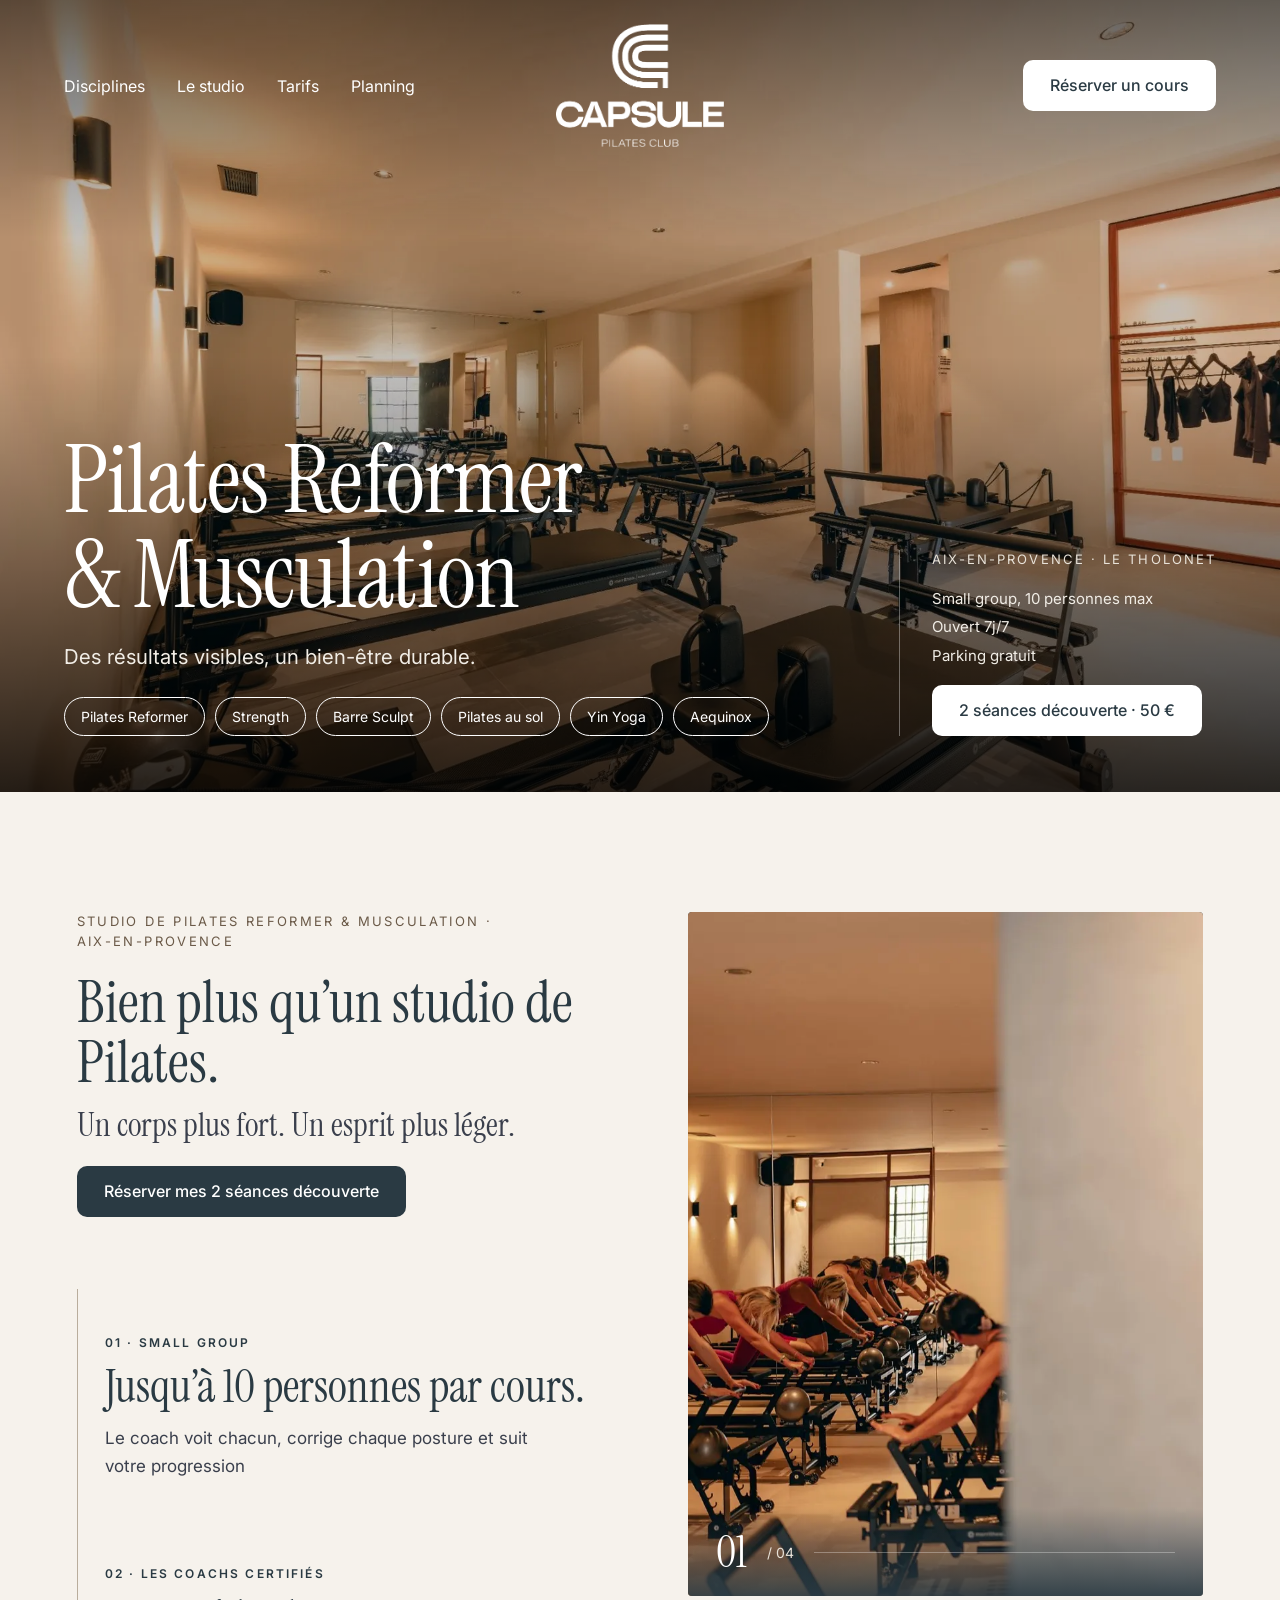
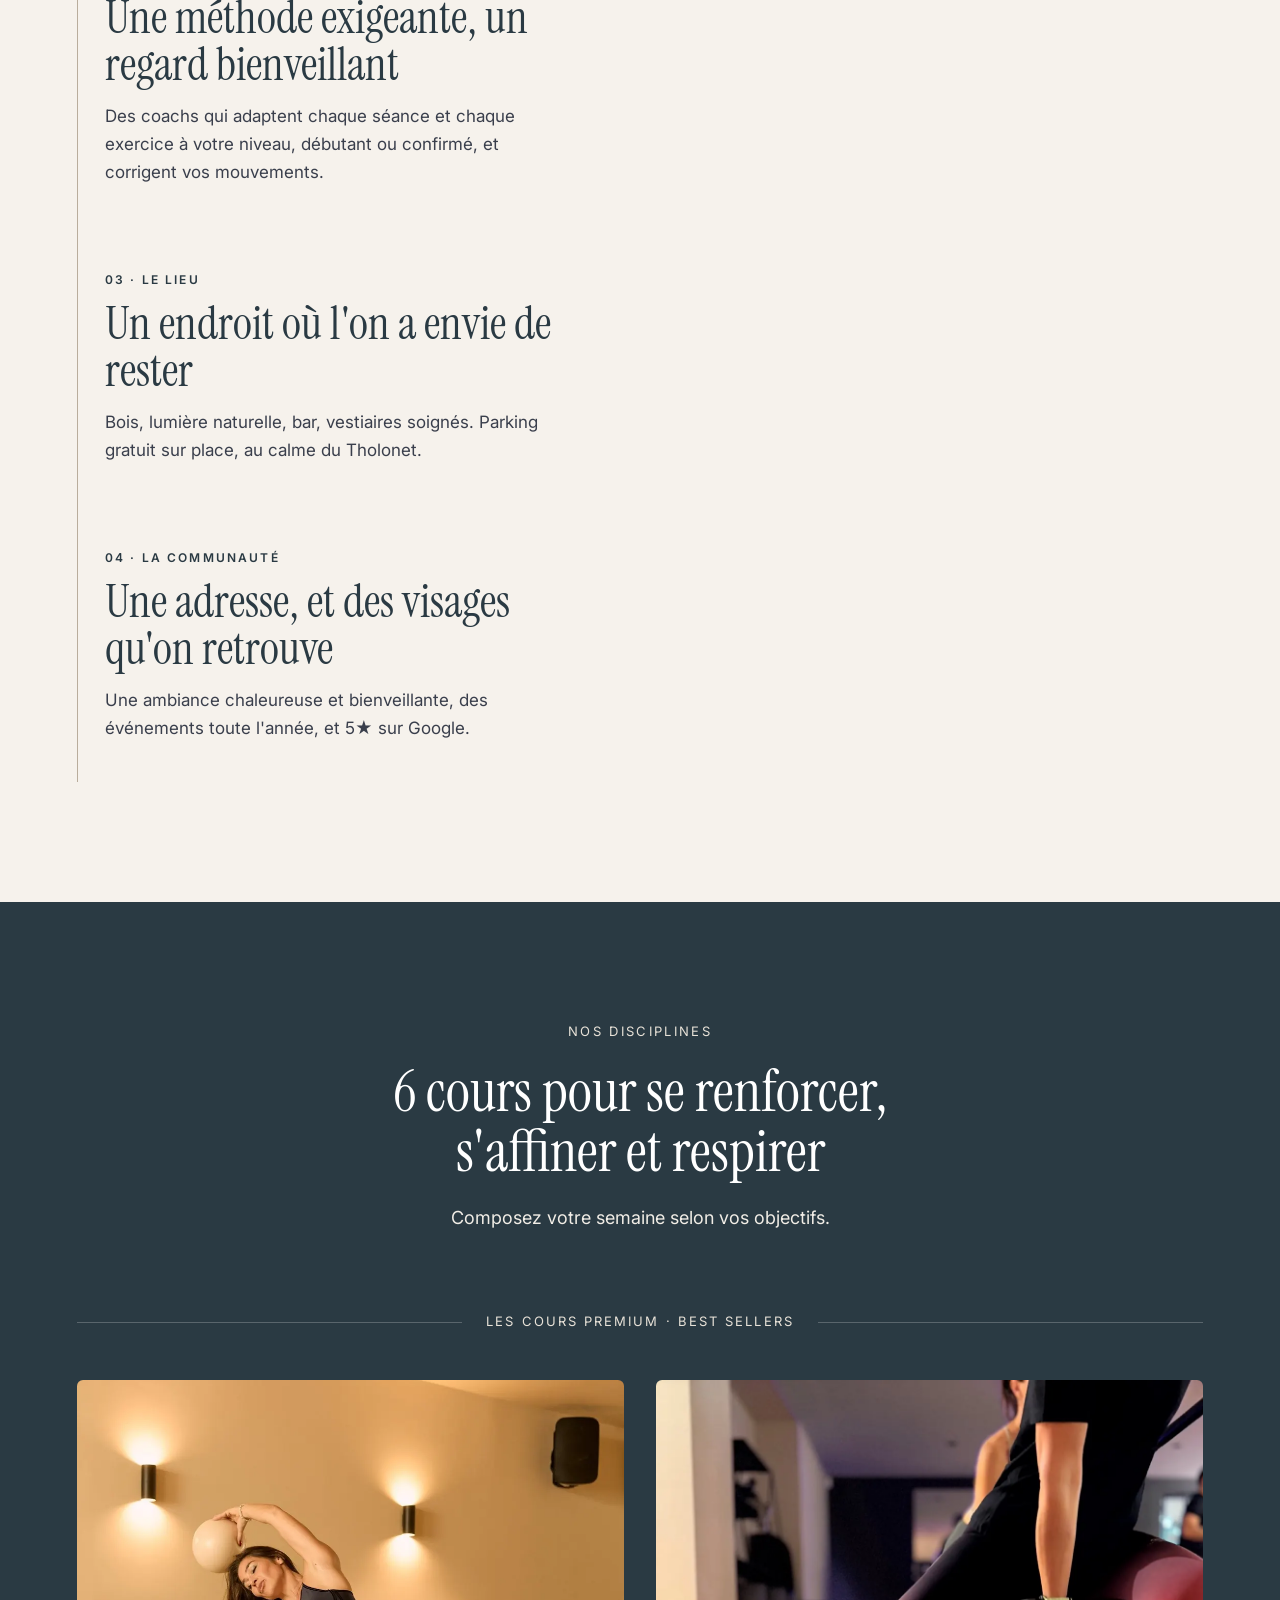
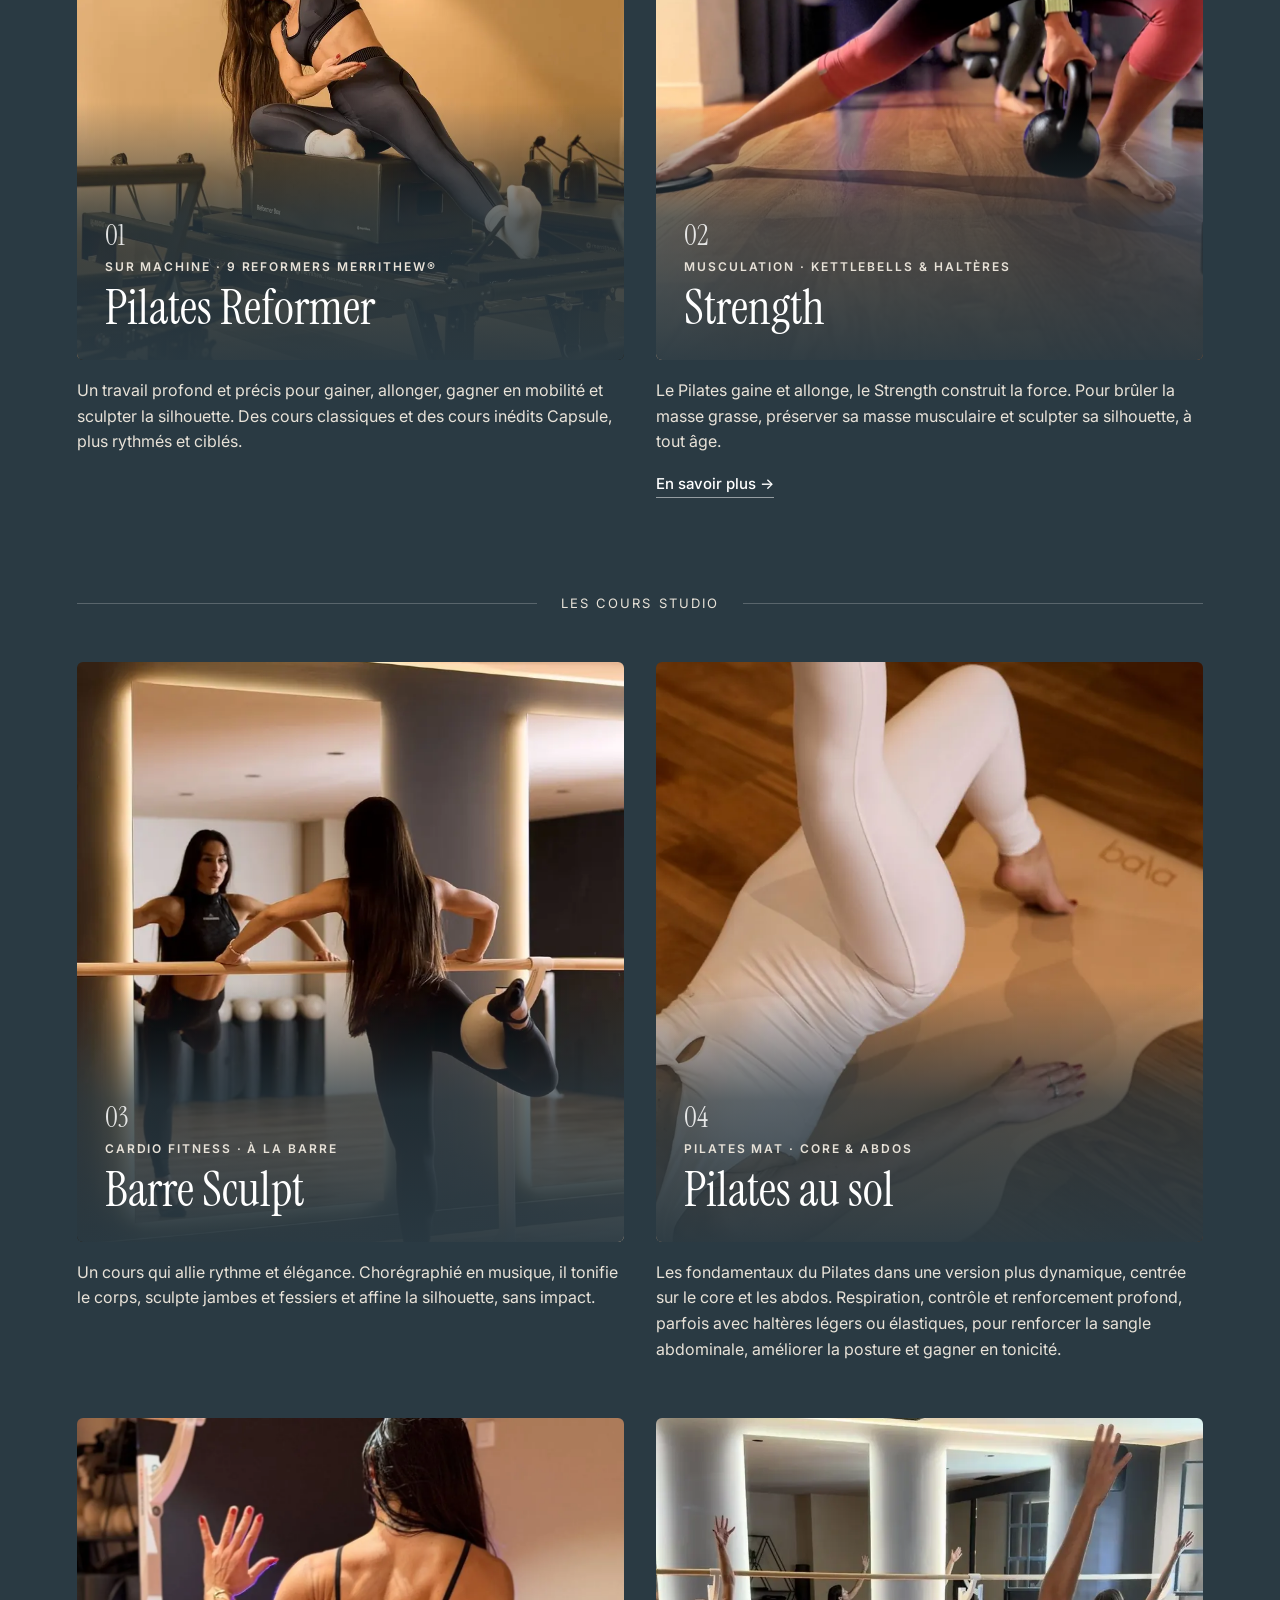
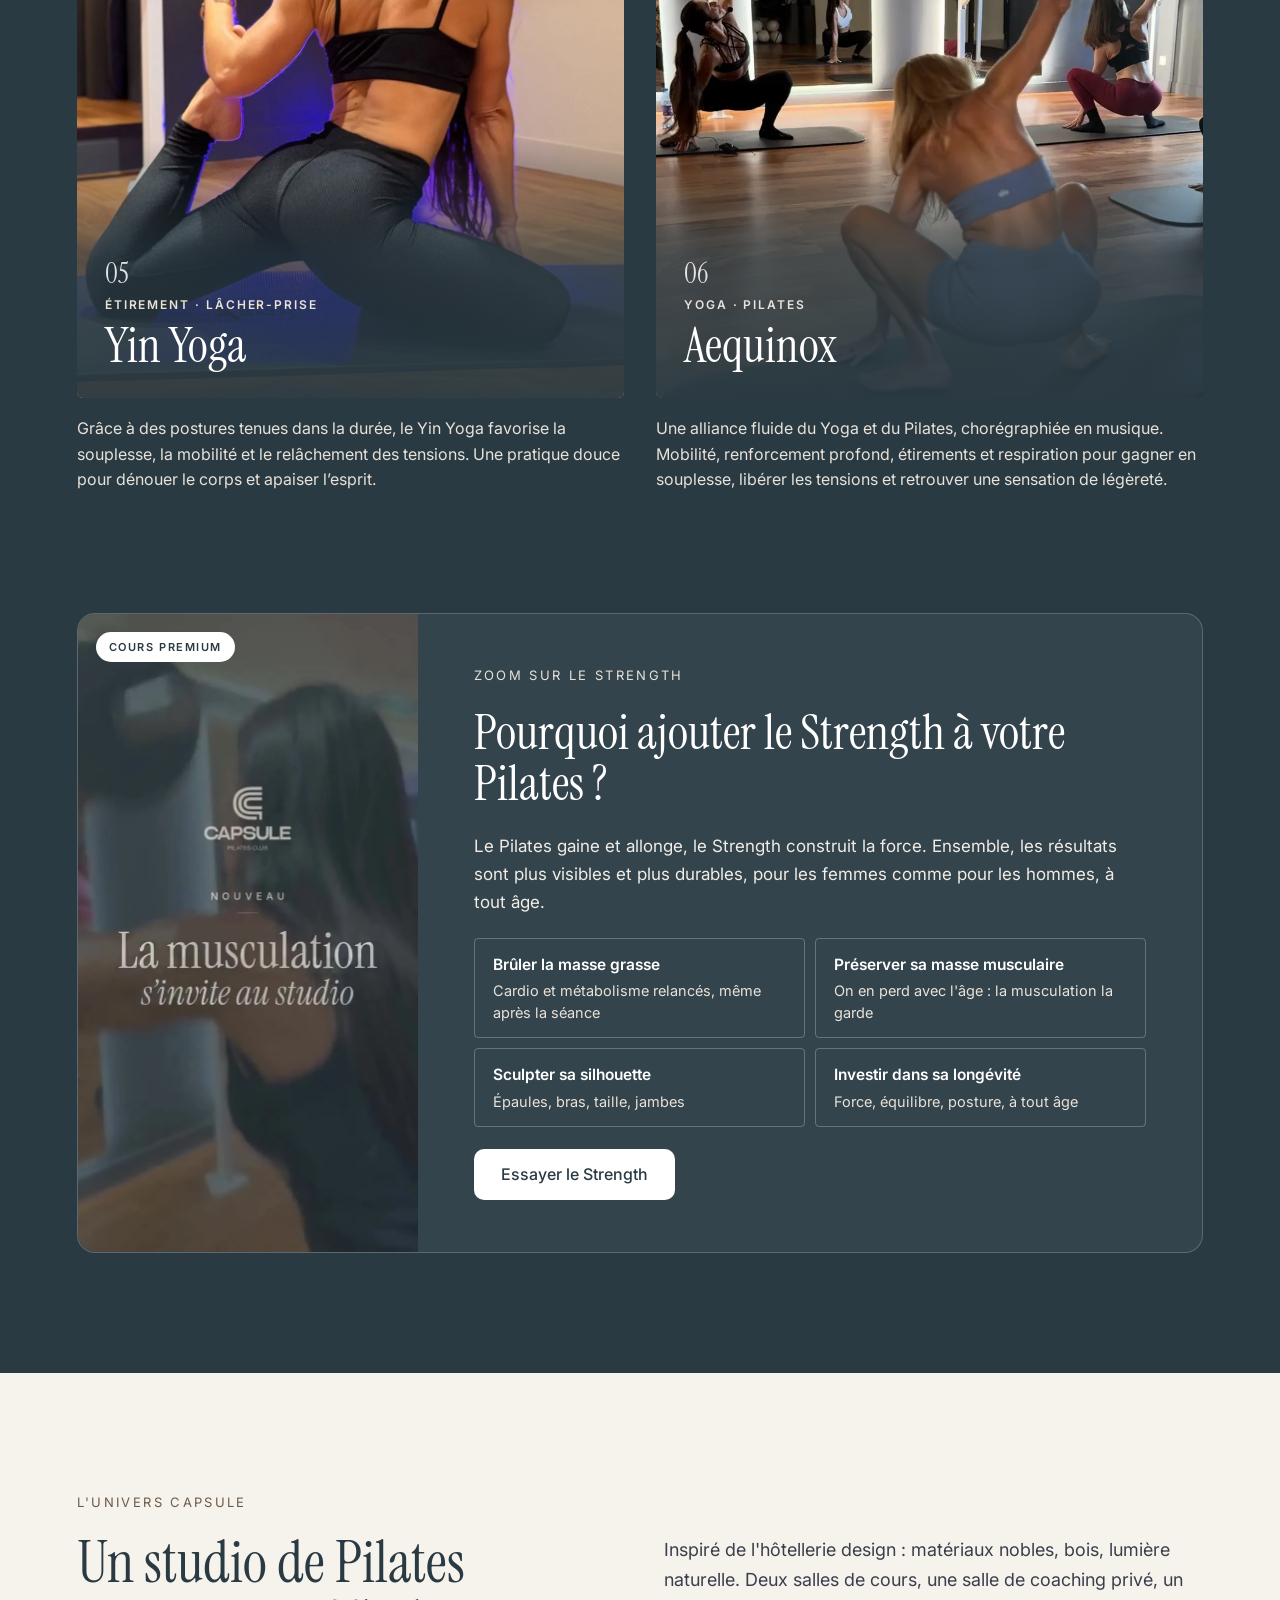
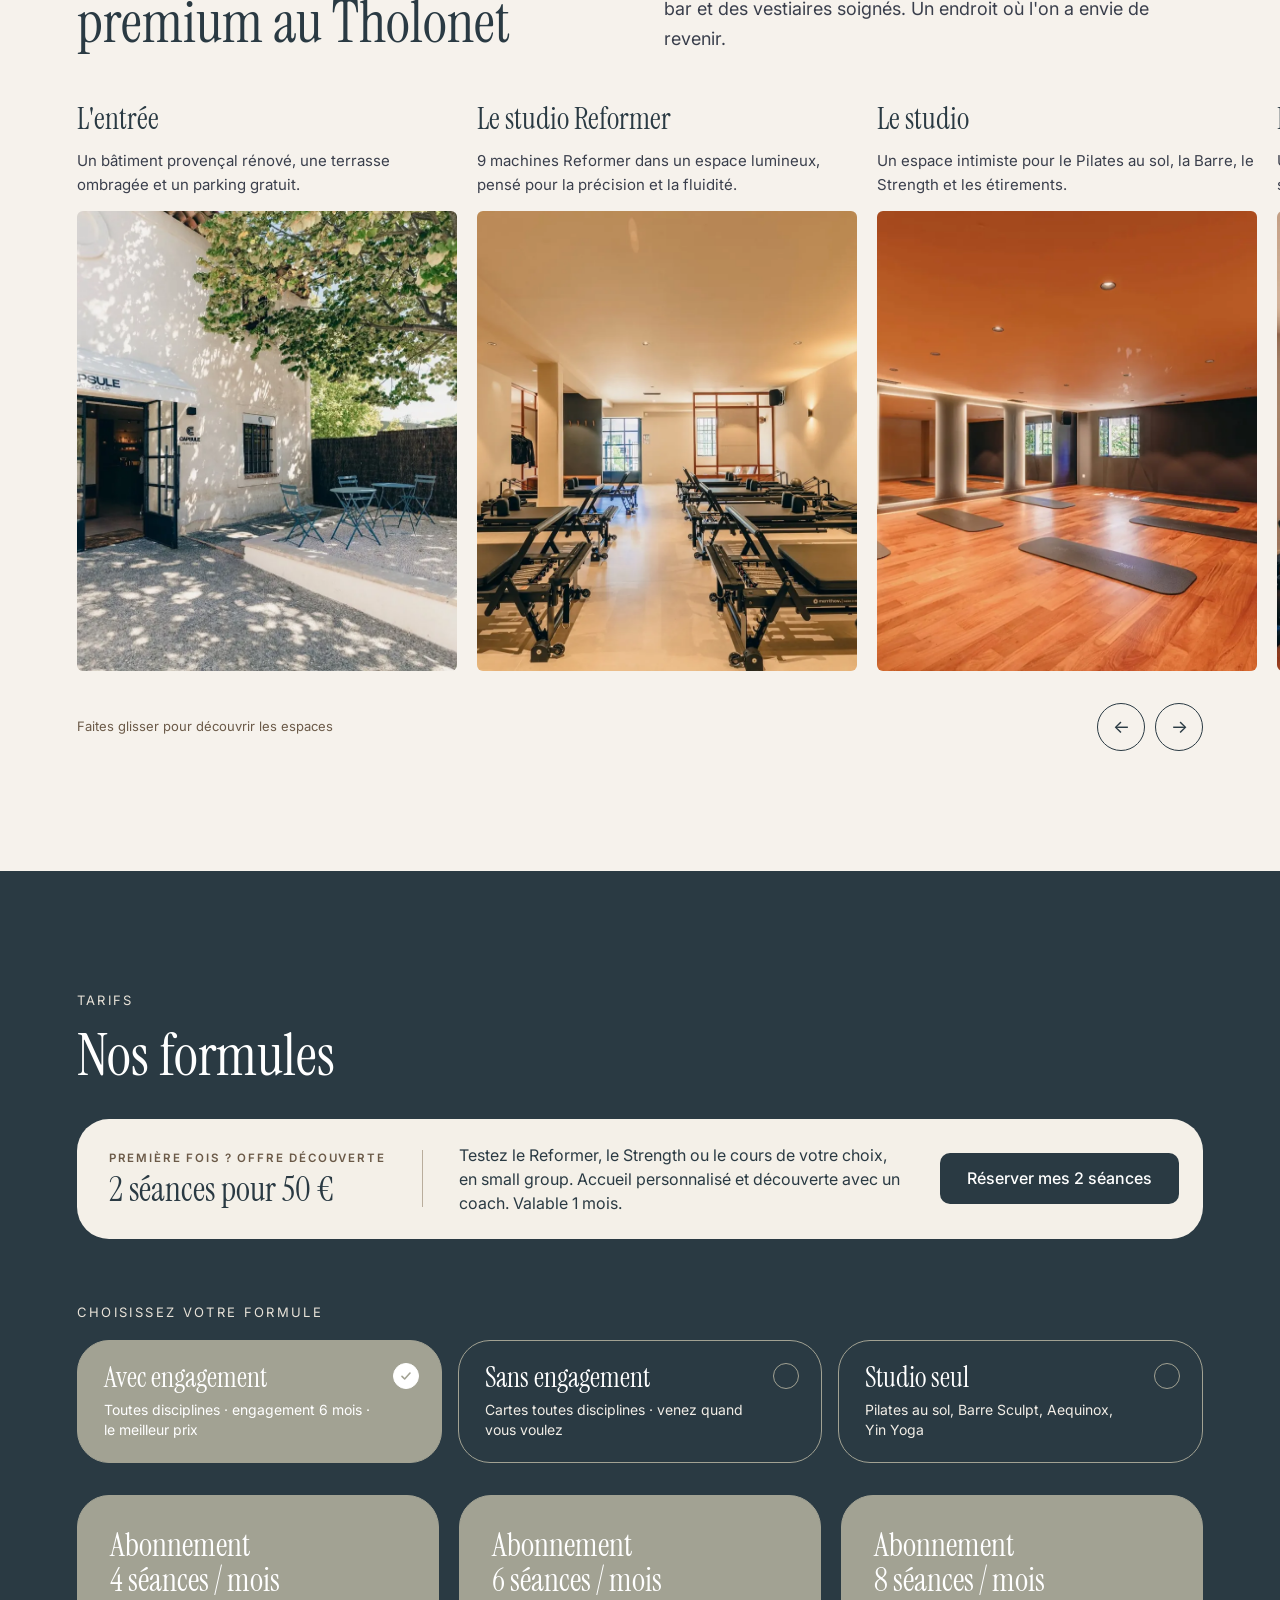
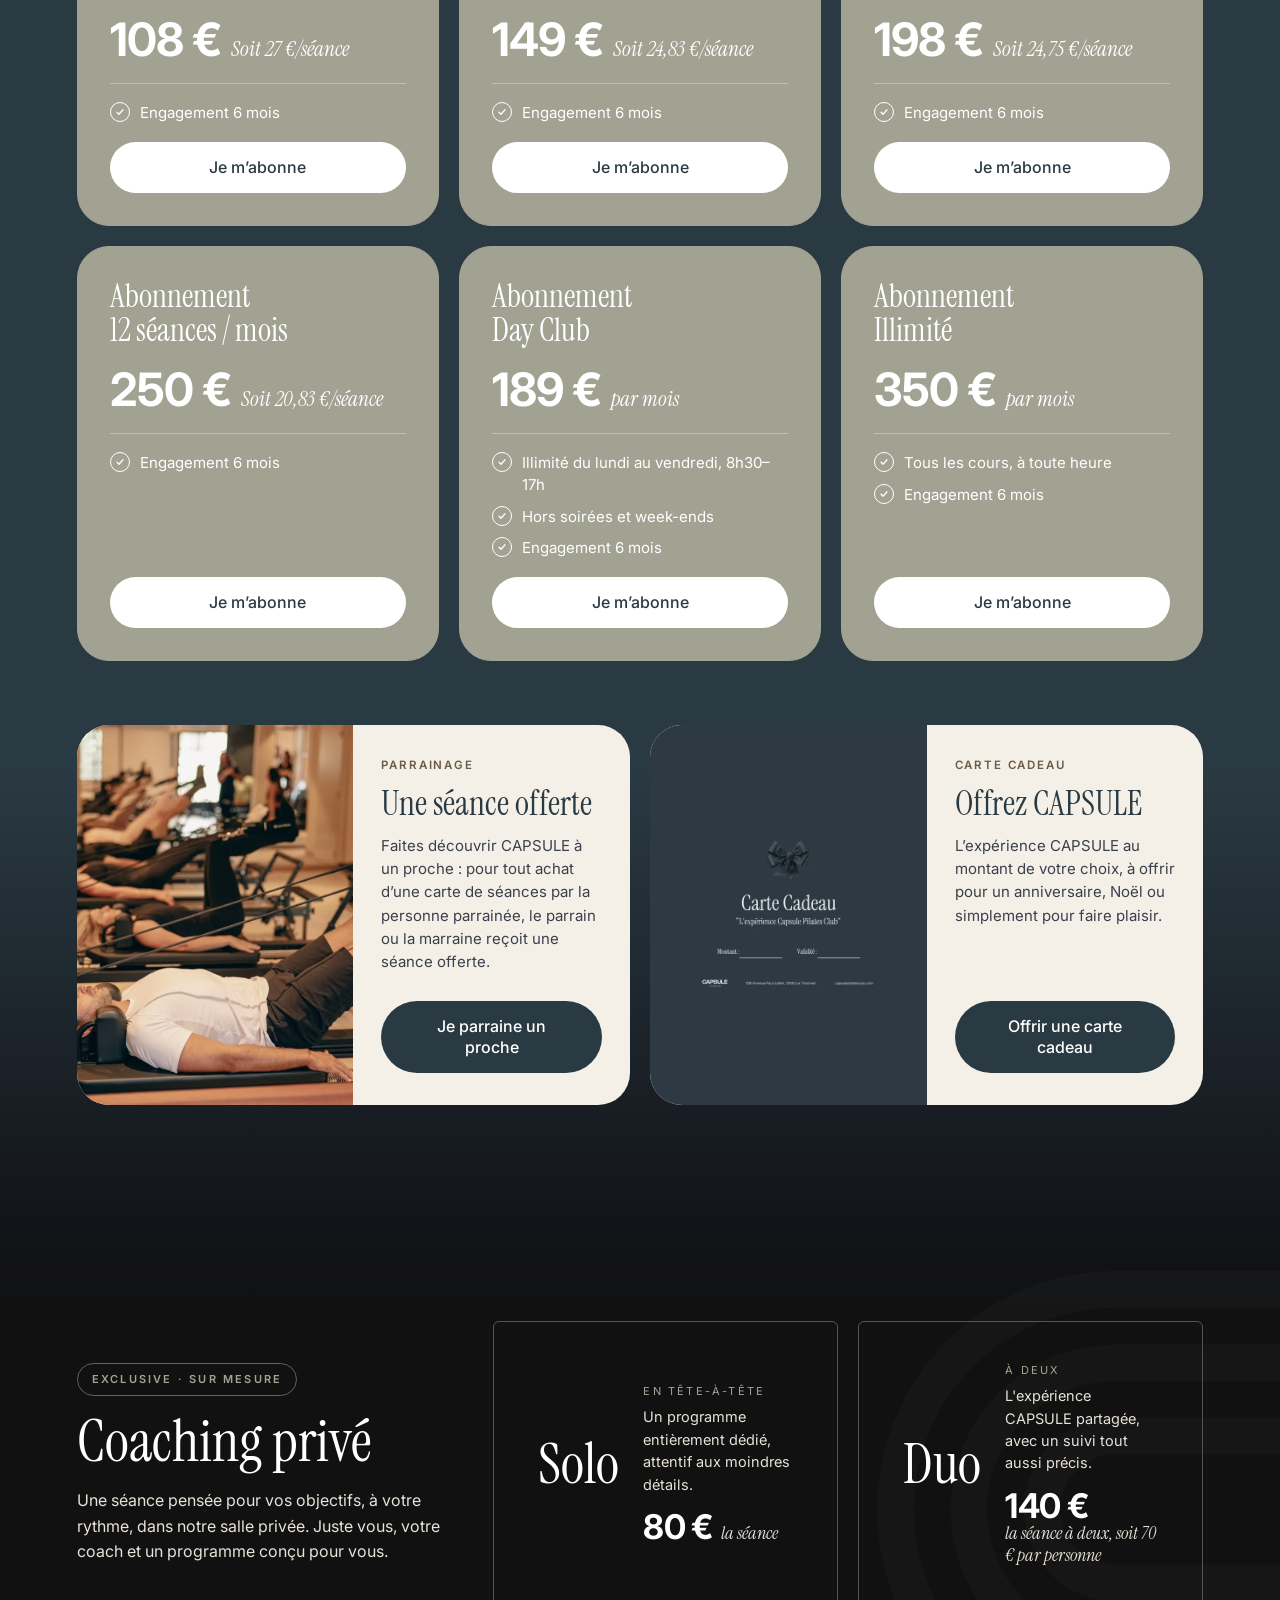
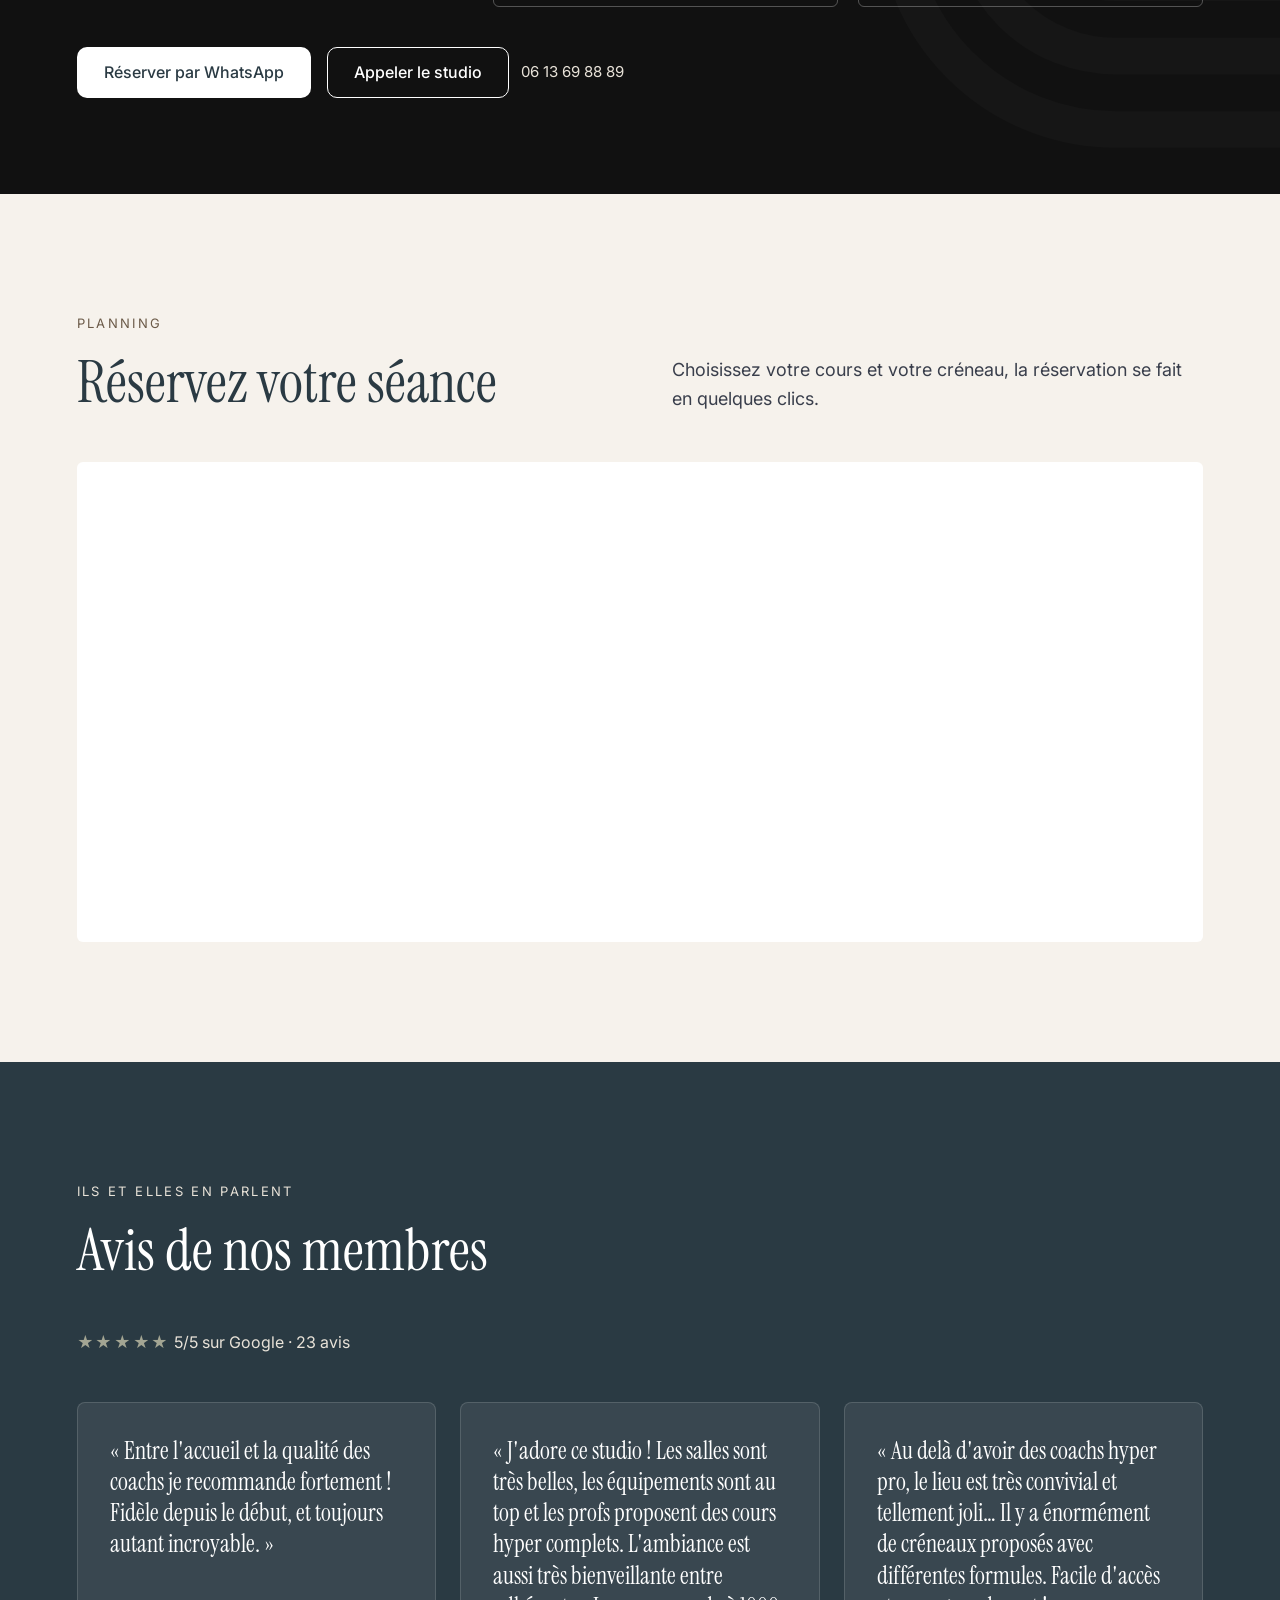
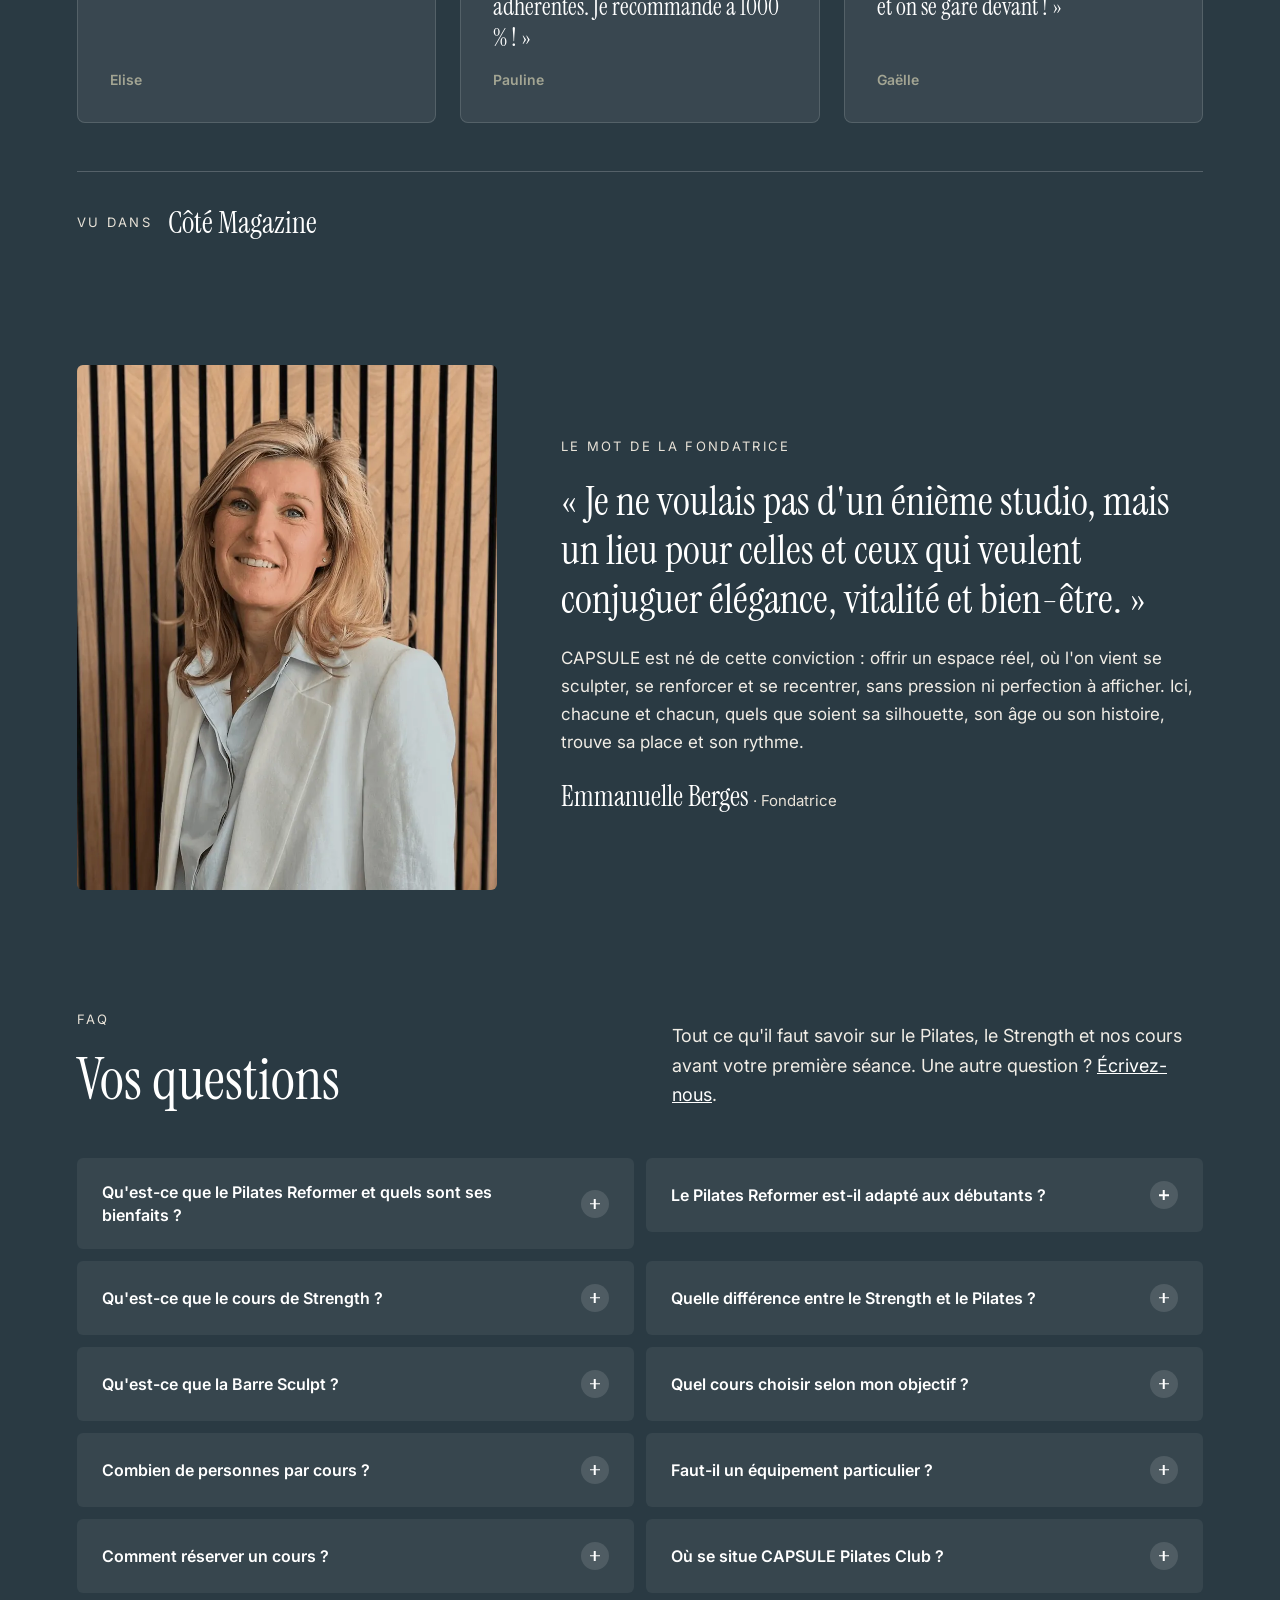
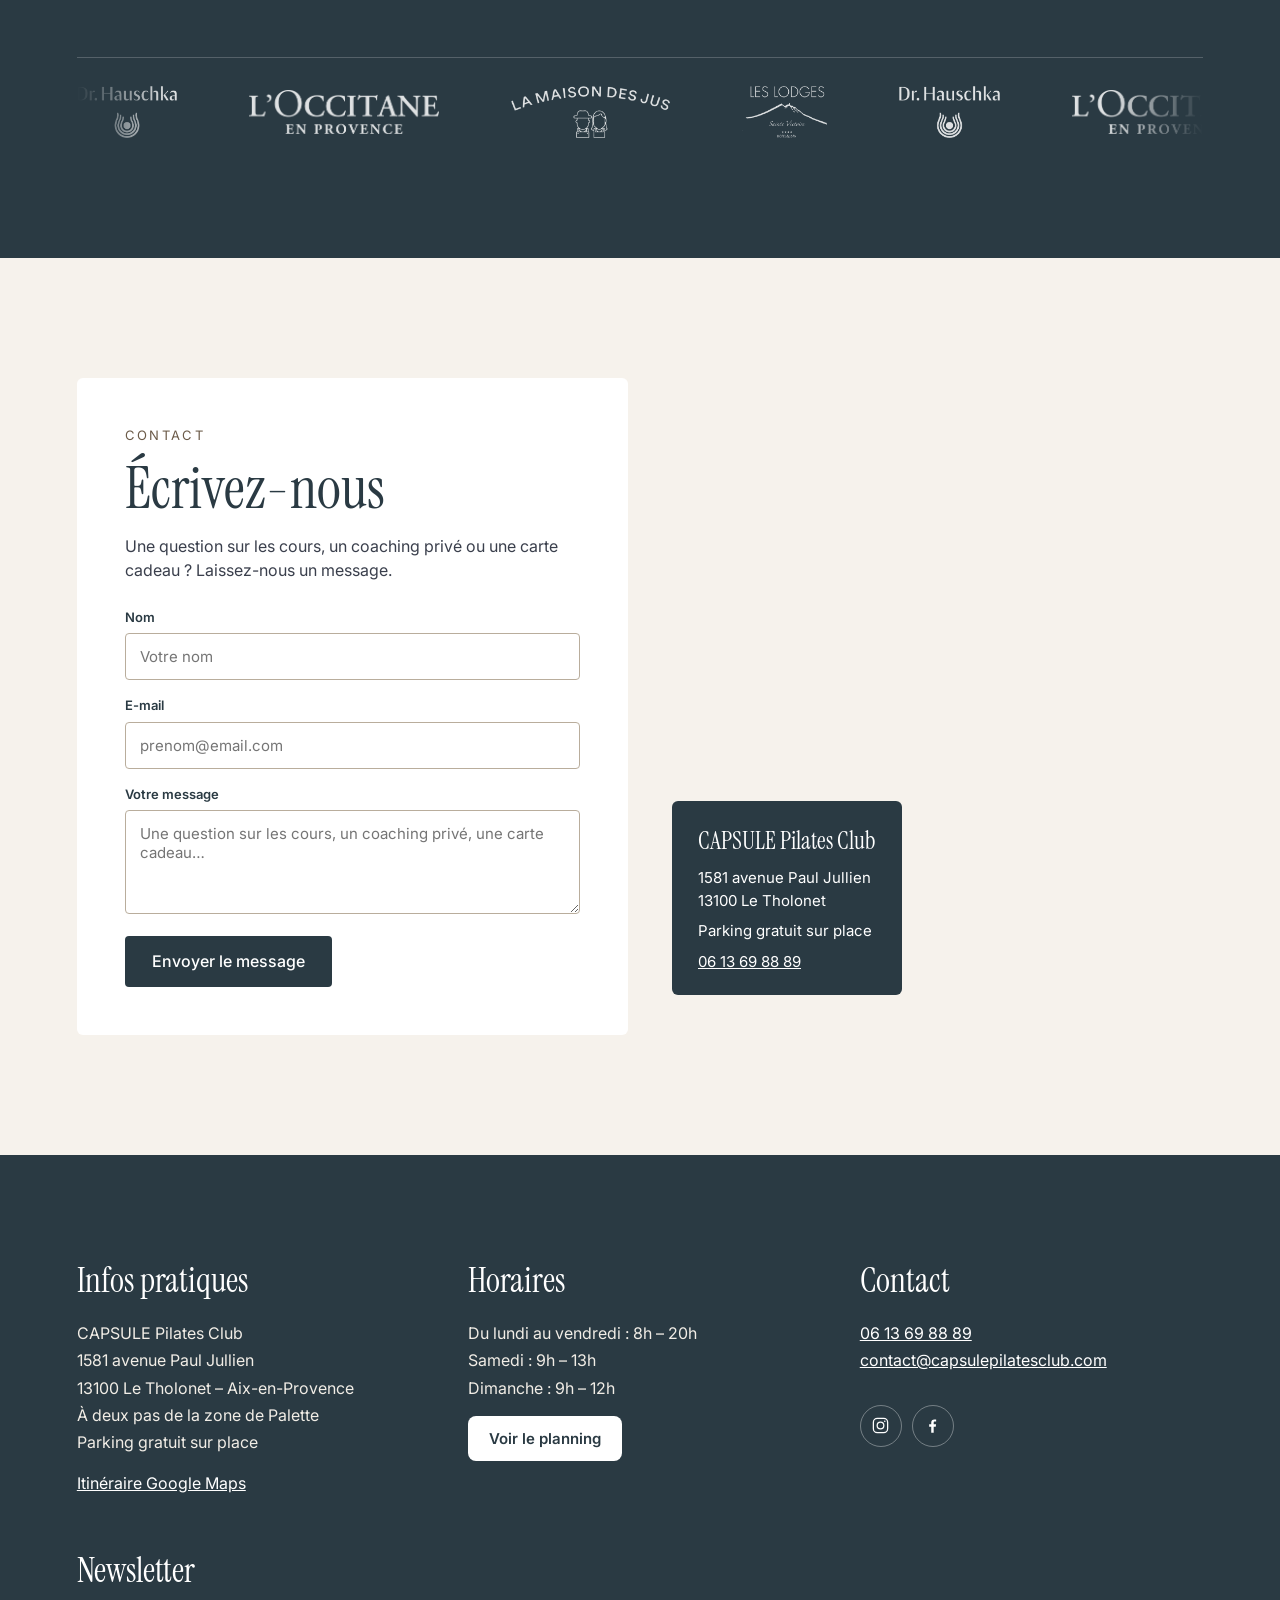
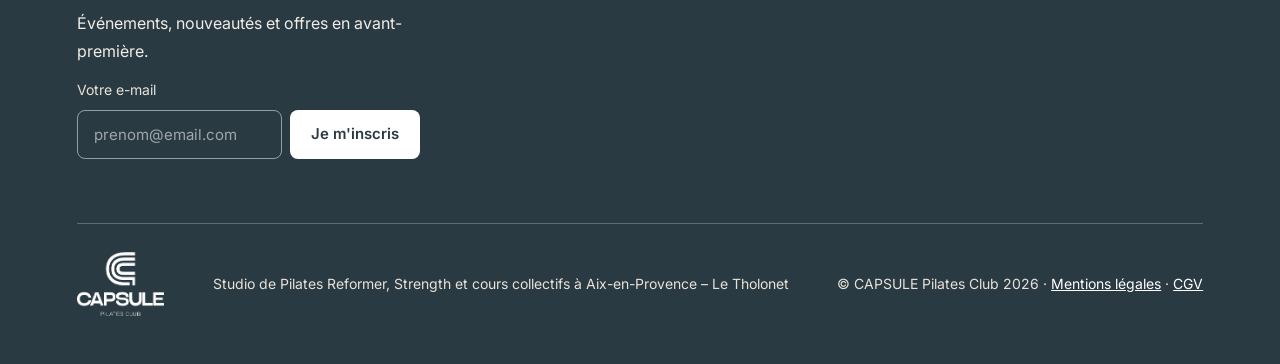
==== index.html @ d3199ffd "Photos en WebP (-65 %), image de partage, bandeau cookies CNIL et suivi des conversions (pixels prêt" ====
<!doctype html>
<html lang="fr">
<head>
<meta charset="utf-8">
<meta name="viewport" content="width=device-width, initial-scale=1">
<link rel="icon" href="/favicon.ico" sizes="32x32">
<link rel="icon" href="/favicon.svg" type="image/svg+xml">
<link rel="apple-touch-icon" href="/apple-touch-icon.png">
<title>Pilates Reformer &amp; Musculation à Aix-en-Provence – CAPSULE Pilates Club</title>
<meta name="description" content="CAPSULE Pilates Club, studio premium de Pilates Reformer, Strength, Barre Sculpt, Pilates au sol, Yin Yoga et Aequinox au Tholonet, aux portes d'Aix-en-Provence. Small group, coachs certifiés, parking gratuit.">
<link rel="canonical" href="https://www.capsulepilatesclub.com/">
<meta property="og:type" content="website">
<meta property="og:locale" content="fr_FR">
<meta property="og:title" content="CAPSULE Pilates Club – Pilates Reformer &amp; Strength à Aix-en-Provence">
<meta property="og:description" content="Une méthode exigeante et des résultats visibles, en small group avec des coachs certifiés. Ouvert 7j/7, parking gratuit.">
<meta property="og:image" content="https://www.capsulepilatesclub.com/assets/img/og-capsule.jpg">
<meta property="og:image:width" content="1200">
<meta property="og:image:height" content="630">
<meta name="twitter:card" content="summary_large_image">
<meta property="og:url" content="https://www.capsulepilatesclub.com/">
<meta name="theme-color" content="#2A3A43">
<link rel="preconnect" href="https://fonts.googleapis.com">
<link rel="preconnect" href="https://fonts.gstatic.com" crossorigin>
<link href="https://fonts.googleapis.com/css2?family=Instrument+Serif:ital@0;1&family=Inter:wght@400;500;600&display=swap" rel="stylesheet">
<link rel="preload" as="image" href="assets/img/hero-studio.webp">
<link rel="stylesheet" href="css/style.css?v=20261118a">
<script type="application/ld+json">
{
  "@context": "https://schema.org",
  "@type": "SportsActivityLocation",
  "name": "CAPSULE Pilates Club",
  "url": "https://www.capsulepilatesclub.com/",
  "image": "https://www.capsulepilatesclub.com/assets/img/studio-reformer.jpg",
  "telephone": "+33613698889",
  "email": "contact@capsulepilatesclub.com",
  "address": {
    "@type": "PostalAddress",
    "streetAddress": "1581 avenue Paul Jullien",
    "postalCode": "13100",
    "addressLocality": "Le Tholonet",
    "addressCountry": "FR"
  },
  "openingHoursSpecification": [
    { "@type": "OpeningHoursSpecification", "dayOfWeek": ["Monday","Tuesday","Wednesday","Thursday","Friday"], "opens": "08:00", "closes": "20:00" },
    { "@type": "OpeningHoursSpecification", "dayOfWeek": "Saturday", "opens": "09:00", "closes": "13:00" },
    { "@type": "OpeningHoursSpecification", "dayOfWeek": "Sunday", "opens": "09:00", "closes": "12:00" }
  ],
  "sameAs": [
    "https://www.instagram.com/capsulepilatesclub",
    "https://www.facebook.com/profile.php?id=61576207025462"
  ]
}
</script>
</head>
<body>

<header class="hero">
  <img class="hero__bg" src="assets/img/hero-studio.webp" alt="Salle de Pilates Reformer du studio CAPSULE à Aix-en-Provence" fetchpriority="high">
  <div class="hero__veil"></div>

  <div class="topbar">
    <button class="topbar__burger" type="button" aria-expanded="false" aria-controls="mobile-nav">
      <span class="sr-only">Menu</span><span></span><span></span>
    </button>
    <nav id="main-nav" class="topbar__nav" aria-label="Navigation principale">
      <a href="#disciplines">Disciplines</a>
      <a href="#univers">Le studio</a>
      <a href="#tarifs">Tarifs</a>
      <a href="#planning">Planning</a>
    </nav>
    <a class="topbar__logo" href="./" aria-label="CAPSULE Pilates Club, accueil">
      <img src="assets/img/logo-capsule-blanc.png" alt="CAPSULE Pilates Club" width="398" height="291">
    </a>
    <div class="topbar__cta">
      <a class="btn btn--light" href="#planning">Réserver<span class="topbar__cta-more"> un cours</span></a>
    </div>
  </div>

  <div class="hero__content">
    <div class="hero__main">
      <!-- Black Friday : masqué automatiquement après la date de data-hide-after (js/main.js) -->
      <a class="hero__promo" href="#black-friday" data-hide-after="2026-12-01"><b>BLACK FRIDAY</b>−50 % les 2 premiers mois</a>
      <h1 class="hero__title">Pilates Reformer<br> &amp; Musculation</h1>
      <p class="hero__subtitle">Des résultats visibles, un bien-être durable.</p>
      <ul class="hero__pills" aria-label="Nos disciplines">
        <li><a href="#disciplines">Pilates Reformer</a></li>
        <li><a href="#disciplines">Strength</a></li>
        <li><a href="#disciplines">Barre Sculpt</a></li>
        <li><a href="#disciplines">Pilates au sol</a></li>
        <li><a href="#disciplines">Yin Yoga</a></li>
        <li><a href="#disciplines">Aequinox</a></li>
      </ul>
    </div>
    <div class="hero__side">
      <p class="hero__place">Aix-en-Provence · Le Tholonet</p>
      <ul class="hero__facts">
        <li>Small group, 10 personnes max</li>
        <li>Ouvert 7j/7</li>
        <li>Parking gratuit</li>
      </ul>
      <a class="btn btn--light" href="https://backoffice.bsport.io/customer/payment/pass/681958/?membership=4121&amp;force=true" target="_blank" rel="noopener">2 séances découverte · 50 €</a>
    </div>
  </div>
</header>

<!-- Menu mobile : panneau beige qui glisse depuis la gauche -->
<div class="mnav" id="mobile-nav" role="dialog" aria-modal="true" aria-label="Menu" hidden>
  <div class="mnav__backdrop" data-mnav-close></div>
  <div class="mnav__panel">
    <button class="mnav__close" type="button" data-mnav-close aria-label="Fermer le menu"><span></span><span></span></button>
    <p class="mnav__label">Menu</p>
    <nav class="mnav__list" aria-label="Navigation mobile">
      <a href="#disciplines">Disciplines</a>
      <a href="#univers">Le studio</a>
      <a href="#tarifs">Tarifs</a>
      <a href="#planning">Planning</a>
      <a href="#faq">FAQ</a>
      <a href="#contact">Contact</a>
    </nav>
    <div class="mnav__offer">
      <p class="mnav__label">Offre découverte</p>
      <p class="mnav__offer-title">2 séances pour 50 €</p>
      <a class="btn btn--navy" href="https://backoffice.bsport.io/customer/payment/pass/681958/?membership=4121&amp;force=true" target="_blank" rel="noopener">Réserver</a>
    </div>
  </div>
</div>

<main>

<section id="black-friday" class="section section--black" data-hide-after="2026-12-01">
  <div class="container stack-40">
    <div class="stack-16">
      <p class="eyebrow eyebrow--sage">Du lundi 23 au lundi 30 novembre · places limitées</p>
      <h2 class="h2">Black Friday CAPSULE</h2>
      <p class="lead lead--light">Une semaine pour vous lancer, ou pour offrir le plus beau des cadeaux.</p>
    </div>
    <div class="bf__grid">
      <article class="offer">
        <div class="offer__media">
          <img src="assets/img/cours-reformer.webp" alt="Cours de Pilates Reformer en small group au studio CAPSULE" loading="lazy" width="1400" height="946">
          <span class="offer__badge">−50 %</span>
        </div>
        <div class="offer__body">
          <p class="offer__tag">Nouveaux membres</p>
          <h3 class="offer__title">Votre abonnement à moitié prix</h3>
          <p class="offer__price">−50 % les 2 premiers mois</p>
          <p class="offer__box">Abonnement 4 cours : 54 € par mois les 2 premiers mois, puis 108 €</p>
          <p class="offer__small">Sur tous les abonnements dès 4 cours par mois (hors Day Club illimité). Engagement 12 mois.</p>
          <div class="offer__cta">
            <a class="btn btn--light" href="https://wa.me/33623074274?text=Bonjour%2C%20je%20souhaite%20profiter%20de%20l%27offre%20Black%20Friday%20-50%20%25%20sur%20un%20abonnement%20CAPSULE." target="_blank" rel="noopener">Je profite de l’offre</a>
            <p class="offer__small">Un message sur WhatsApp, et on s’occupe de tout.</p>
          </div>
        </div>
      </article>
      <article class="offer">
        <div class="offer__media">
          <img src="assets/img/pack-de-noel.webp" alt="Le Pack de Noël CAPSULE : le studio Reformer orné d’un nœud cadeau" loading="lazy" width="600" height="400">
          <span class="offer__badge">Idée cadeau</span>
        </div>
        <div class="offer__body">
          <p class="offer__tag">À offrir</p>
          <h3 class="offer__title">Le Pack de Noël</h3>
          <p class="offer__price">143 € <s>204 €</s></p>
          <ul class="offer__list">
            <li>6 cours : 4 cours Reformer ou Strength, au choix, et 2 cours Studio</li>
            <li>Les chaussettes CAPSULE</li>
            <li>Une boisson au bar</li>
          </ul>
          <p class="offer__small">En vente jusqu’au 24 décembre.</p>
          <div class="offer__cta">
            <a class="btn btn--light" href="https://backoffice.bsport.io/customer/payment/pass/815685/?membership=4121&amp;force=true" target="_blank" rel="noopener">J’offre le Pack de Noël</a>
          </div>
        </div>
      </article>
    </div>
  </div>
</section>

<section class="section section--cream why">
  <div class="why__wrap">
    <div>
      <div class="why__head">
        <p class="eyebrow">Studio de Pilates Reformer &amp; Musculation · <span class="nowrap">Aix-en-Provence</span></p>
        <h2 class="h2">Bien plus qu’un studio de Pilates.</h2>
        <p class="why__subtitle">Un corps plus fort. Un esprit plus léger.</p>
        <div><a class="btn btn--navy" href="https://backoffice.bsport.io/customer/payment/pass/681958/?membership=4121&amp;force=true" target="_blank" rel="noopener">Réserver mes 2 séances découverte</a></div>
      </div>
      <div class="why__list">
        <div class="why__line" aria-hidden="true"><i></i></div>
      <div class="why__item" data-why="0">
        <small>01 · Small group</small>
        <h3>Jusqu’à 10 personnes par cours.</h3>
        <p>Le coach voit chacun, corrige chaque posture et suit votre progression</p>
        <img class="why__item-img" src="assets/img/reformer-small-group.webp" alt="Cours collectif de Pilates Reformer en small group à Aix-en-Provence" loading="lazy" style="object-position:15% 50%">
      </div>
      <div class="why__item" data-why="1">
        <small>02 · Les coachs certifiés</small>
        <h3>Une méthode exigeante, un regard bienveillant</h3>
        <p>Des coachs qui adaptent chaque séance et chaque exercice à votre niveau, débutant ou confirmé, et corrigent vos mouvements.</p>
        <img class="why__item-img" src="assets/img/pilates-reformer.webp" alt="Exercice de Pilates sur Reformer" loading="lazy">
      </div>
      <div class="why__item" data-why="2">
        <small>03 · Le lieu</small>
        <h3>Un endroit où l'on a envie de rester</h3>
        <p>Bois, lumière naturelle, bar, vestiaires soignés. Parking gratuit sur place, au calme du Tholonet.</p>
        <img class="why__item-img" src="assets/img/coin-salon.webp" alt="Le coin salon du studio CAPSULE, avec son applique soleil et son olivier" loading="lazy" style="object-position:50% 30%">
      </div>
      <div class="why__item" data-why="3">
        <small>04 · La communauté</small>
        <h3>Une adresse, et des visages qu'on retrouve</h3>
        <p>Une ambiance chaleureuse et bienveillante, des événements toute l'année, et 5★ sur Google.</p>
        <img class="why__item-img" src="assets/img/facade-terrasse.webp" alt="Façade du studio CAPSULE Pilates Club et sa terrasse ombragée au Tholonet" loading="lazy" style="object-position:45% 60%">
      </div>
      </div>
    </div>
    <div class="why__media" aria-hidden="true">
      <img class="is-active" src="assets/img/reformer-small-group.webp" alt="" loading="lazy" style="object-position:15% 50%">
      <img src="assets/img/pilates-reformer.webp" alt="" loading="lazy">
      <img src="assets/img/coin-salon.webp" alt="" loading="lazy">
      <img src="assets/img/facade-terrasse.webp" alt="" loading="lazy" style="object-position:37% 50%">
      <div class="why__counter"><b data-why-num>01</b><span>/ 04</span><div class="why__bar"><i></i></div></div>
    </div>
  </div>
</section>

<section id="disciplines" class="section section--navy disc">
  <div class="container">
    <div class="disc__head">
      <p class="eyebrow eyebrow--light">Nos disciplines</p>
      <h2 class="h2">6 cours pour se renforcer, s'affiner et respirer</h2>
      <p class="lead lead--light">Composez votre semaine selon vos objectifs.</p>
    </div>
    <p class="disc__sep disc__sep--first">Les cours premium · Best sellers</p>
    <div class="disc__grid">
      <article class="disc__card">
        <div class="disc__photo">
          <img src="assets/img/reformer-box.webp" alt="Exercice de Pilates sur Reformer Box au studio CAPSULE à Aix-en-Provence" loading="lazy" style="object-position:50% 35%">
          <div class="disc__overlay"><b>01</b><small>Sur machine · 9 Reformers Merrithew®</small><h3>Pilates Reformer</h3></div>
        </div>
        <p>Un travail profond et précis pour gainer, allonger, gagner en mobilité et sculpter la silhouette. Des cours classiques et des cours inédits Capsule, plus rythmés et ciblés.</p>
      </article>
      <article class="disc__card">
        <div class="disc__photo">
          <img src="assets/img/strength-kettlebell.webp" alt="Cours de Strength avec kettlebell au studio CAPSULE à Aix-en-Provence" loading="lazy" style="object-position:50% 60%">
          <div class="disc__overlay"><b>02</b><small>Musculation · Kettlebells &amp; haltères</small><h3>Strength</h3></div>
        </div>
        <p>Le Pilates gaine et allonge, le Strength construit la force. Pour brûler la masse grasse, préserver sa masse musculaire et sculpter sa silhouette, à tout âge.</p>
        <a class="disc__more" href="#strength">En savoir plus →</a>
      </article>
    </div>
    <p class="disc__sep">Les cours studio</p>
    <div class="disc__grid">
      <article class="disc__card">
        <div class="disc__photo">
          <img src="assets/img/barre-sculpt.webp" alt="Cours de Barre Sculpt à la barre au Tholonet" loading="lazy">
          <div class="disc__overlay"><b>03</b><small>Cardio fitness · À la barre</small><h3>Barre Sculpt</h3></div>
        </div>
        <p>Un cours qui allie rythme et élégance. Chorégraphié en musique, il tonifie le corps, sculpte jambes et fessiers et affine la silhouette, sans impact.</p>
      </article>
      <article class="disc__card">
        <div class="disc__photo">
          <img src="assets/img/pilates-sol.webp" alt="Cours de Pilates au sol sur tapis à Aix-en-Provence" loading="lazy">
          <div class="disc__overlay"><b>04</b><small>Pilates Mat · Core &amp; abdos</small><h3>Pilates au sol</h3></div>
        </div>
        <p>Les fondamentaux du Pilates dans une version plus dynamique, centrée sur le core et les abdos. Respiration, contrôle et renforcement profond, parfois avec haltères légers ou élastiques, pour renforcer la sangle abdominale, améliorer la posture et gagner en tonicité.</p>
      </article>
      <article class="disc__card">
        <div class="disc__photo">
          <img src="assets/img/yin-yoga.webp" alt="Posture d’étirement au sol en cours de Yin Yoga au studio CAPSULE" loading="lazy" style="object-position:45% 40%">
          <div class="disc__overlay"><b>05</b><small>Étirement · Lâcher-prise</small><h3>Yin Yoga</h3></div>
        </div>
        <p>Grâce à des postures tenues dans la durée, le Yin Yoga favorise la souplesse, la mobilité et le relâchement des tensions. Une pratique douce pour dénouer le corps et apaiser l’esprit.</p>
      </article>
      <article class="disc__card">
        <div class="disc__photo">
          <img src="assets/img/aequinox-cours.webp" alt="Cours Aequinox, entre yoga et Pilates, au studio CAPSULE" loading="lazy" style="object-position:50% 36%">
          <div class="disc__overlay"><b>06</b><small>Yoga · Pilates</small><h3>Aequinox</h3></div>
        </div>
        <p>Une alliance fluide du Yoga et du Pilates, chorégraphiée en musique. Mobilité, renforcement profond, étirements et respiration pour gagner en souplesse, libérer les tensions et retrouver une sensation de légèreté.</p>
      </article>
    </div>
  </div>
</section>

<section id="strength" class="section section--navy strength">
  <div class="container strength__card">
    <div class="strength__media">
      <span class="strength__tag">Cours premium</span>
      <video class="strength__video" src="assets/video/strength.mp4" poster="assets/img/strength-video-poster.webp" autoplay muted loop playsinline preload="metadata" aria-label="Vidéo d'un cours de Strength au studio CAPSULE"></video>
    </div>
    <div class="strength__body">
      <p class="eyebrow eyebrow--light">Zoom sur le Strength</p>
      <h2 class="h2">Pourquoi ajouter le Strength à votre Pilates ?</h2>
      <p class="lead lead--light">Le Pilates gaine et allonge, le Strength construit la force. Ensemble, les résultats sont plus visibles et plus durables, pour les femmes comme pour les hommes, à tout âge.</p>
      <ul class="strength__benefits">
        <li><b>Brûler la masse grasse</b><span>Cardio et métabolisme relancés, même après la séance</span></li>
        <li><b>Préserver sa masse musculaire</b><span>On en perd avec l'âge : la musculation la garde</span></li>
        <li><b>Sculpter sa silhouette</b><span>Épaules, bras, taille, jambes</span></li>
        <li><b>Investir dans sa longévité</b><span>Force, équilibre, posture, à tout âge</span></li>
      </ul>
      <div><a class="btn btn--light" href="https://backoffice.bsport.io/customer/payment/pass/681958/?membership=4121&amp;force=true" target="_blank" rel="noopener">Essayer le Strength</a></div>
    </div>
  </div>
</section>

<section id="univers" class="section section--cream section--flush-x">
  <div class="container split split--end">
    <div class="stack-20">
      <p class="eyebrow">L'univers CAPSULE</p>
      <h2 class="h2">Un studio de Pilates premium au Tholonet</h2>
    </div>
    <p class="lead">Inspiré de l'hôtellerie design : matériaux nobles, bois, lumière naturelle. Deux salles de cours, une salle de coaching privé, un bar et des vestiaires soignés. Un endroit où l'on a envie de revenir.</p>
  </div>
  <div class="carousel" role="region" aria-label="Bandeau défilant : les espaces du studio" tabindex="0">
    <div class="carousel__track">
      <article class="space">
        <h3 class="space__title">L'entrée</h3>
        <p class="space__text">Un bâtiment provençal rénové, une terrasse ombragée et un parking gratuit.</p>
        <img src="assets/img/entree.webp" alt="Entrée du studio CAPSULE Pilates Club au Tholonet, près d'Aix-en-Provence" loading="lazy">
      </article>
      <article class="space">
        <h3 class="space__title">Le studio Reformer</h3>
        <p class="space__text">9 machines Reformer dans un espace lumineux, pensé pour la précision et la fluidité.</p>
        <img src="assets/img/studio-reformer.webp" alt="Studio de Pilates Reformer avec 9 machines à Aix-en-Provence" loading="lazy">
      </article>
      <article class="space">
        <h3 class="space__title">Le studio</h3>
        <p class="space__text">Un espace intimiste pour le Pilates au sol, la Barre, le Strength et les étirements.</p>
        <img src="assets/img/salle-studio.webp" alt="Salle de cours collectifs : Pilates au sol, Barre et Strength au Tholonet" loading="lazy">
      </article>
      <article class="space">
        <h3 class="space__title">La salle de coaching privé</h3>
        <p class="space__text">Une salle confidentielle pour un accompagnement sur mesure.</p>
        <img src="assets/img/salle-coaching-prive.webp" alt="Salle de coaching privé de Pilates au studio CAPSULE" loading="lazy" style="object-position:58% 50%">
      </article>
      <article class="space">
        <h3 class="space__title">Les vestiaires</h3>
        <p class="space__text">Femmes et hommes, avec casiers individuels, espace beauté et douche privée.</p>
        <img src="assets/img/vestiaires.webp" alt="Vestiaires femmes et hommes du studio de Pilates à Aix-en-Provence" loading="lazy">
      </article>
      <article class="space">
        <h3 class="space__title">L'espace détente</h3>
        <p class="space__text">Un coin calme pour souffler avant ou après le cours.</p>
        <img src="assets/img/coin-salon.webp" alt="Espace détente du studio de Pilates CAPSULE, avec son applique soleil et son olivier" loading="lazy" style="object-position:50% 40%">
      </article>
      <article class="space">
        <h3 class="space__title">Le bar</h3>
        <p class="space__text">Café, cappuccino, matcha, thé et jus citron-gingembre après la séance.</p>
        <img src="assets/img/bar.webp" alt="Le bar CAPSULE : café, matcha et jus après le cours" loading="lazy">
      </article>
    </div>
  </div>
  <div class="container carousel-nav">
    <p class="small muted">Faites glisser pour découvrir les espaces</p>
    <div class="carousel-nav__buttons">
      <button type="button" class="round-btn" data-carousel="prev" aria-label="Espaces précédents">←</button>
      <button type="button" class="round-btn" data-carousel="next" aria-label="Espaces suivants">→</button>
    </div>
  </div>
</section>

<section id="tarifs" class="section section--navy tarifs" data-tabs>
  <div class="container">
    <div class="tarifs__head">
      <p class="eyebrow eyebrow--light">Tarifs</p>
      <h2 class="h2">Nos formules</h2>
    </div>

    <div class="trial">
      <div class="trial__main">
        <p class="trial__label">Première fois ? Offre découverte</p>
        <p class="trial__title">2 séances pour 50 €</p>
      </div>
      <p class="trial__text">Testez le Reformer, le Strength ou le cours de votre choix, en small group. Accueil personnalisé et découverte avec un coach. Valable 1 mois.</p>
      <a class="btn btn--navy trial__btn" href="https://backoffice.bsport.io/customer/payment/pass/681958/?membership=4121&amp;force=true" target="_blank" rel="noopener">Réserver mes 2 séances</a>
    </div>

    <!-- Liens bsport : catalogue public bsport (API buyable, company 4121), relevé le 13/11/2026. Boutique complète : /m/CAPSULE%20PILATES%20CLUB/4121/subscription/ et /pass/ -->
    <p class="eyebrow eyebrow--light tarifs__choose">Choisissez votre formule</p>
    <div class="tarifs__tabs" role="tablist" aria-label="Choisissez votre formule">
      <button type="button" role="tab" id="tarifs-tab-0" class="tarifs__tab" aria-selected="true" aria-controls="tarifs-panel-0" data-tab="0">
        <span class="tarifs__check" aria-hidden="true"></span>
        <span class="tarifs__tab-title">Avec engagement</span>
        <span class="tarifs__tab-desc">Toutes disciplines · engagement 6 mois · le meilleur prix</span>
      </button>
      <button type="button" role="tab" id="tarifs-tab-1" class="tarifs__tab" aria-selected="false" aria-controls="tarifs-panel-1" data-tab="1">
        <span class="tarifs__check" aria-hidden="true"></span>
        <span class="tarifs__tab-title">Sans engagement</span>
        <span class="tarifs__tab-desc">Cartes toutes disciplines · venez quand vous voulez</span>
      </button>
      <button type="button" role="tab" id="tarifs-tab-2" class="tarifs__tab" aria-selected="false" aria-controls="tarifs-panel-2" data-tab="2">
        <span class="tarifs__check" aria-hidden="true"></span>
        <span class="tarifs__tab-title">Studio seul</span>
        <span class="tarifs__tab-desc">Pilates au sol, Barre Sculpt, Aequinox, Yin Yoga</span>
      </button>
    </div>

    <div class="tarifs__panel tarifs__panel--sage" id="tarifs-panel-0" role="tabpanel" aria-labelledby="tarifs-tab-0">
      <div class="tarifs__grid">
        <article class="price-card">
          <h3 class="price-card__name">Abonnement<br>4 séances / mois</h3>
          <p class="price-card__price"><b>108 €</b> <span>Soit 27 €/séance</span></p>
          <ul class="price-card__list">
            <li>Engagement 6 mois</li>
          </ul>
          <a class="btn price-card__btn" href="https://backoffice.bsport.io/checkout/4121/subscription/32001?force=true" target="_blank" rel="noopener">Je m’abonne</a>
        </article>
        <article class="price-card">
          <h3 class="price-card__name">Abonnement<br>6 séances / mois</h3>
          <p class="price-card__price"><b>149 €</b> <span>Soit 24,83 €/séance</span></p>
          <ul class="price-card__list">
            <li>Engagement 6 mois</li>
          </ul>
          <a class="btn price-card__btn" href="https://backoffice.bsport.io/checkout/4121/subscription/59979?force=true" target="_blank" rel="noopener">Je m’abonne</a>
        </article>
        <article class="price-card">
          <h3 class="price-card__name">Abonnement<br>8 séances / mois</h3>
          <p class="price-card__price"><b>198 €</b> <span>Soit 24,75 €/séance</span></p>
          <ul class="price-card__list">
            <li>Engagement 6 mois</li>
          </ul>
          <a class="btn price-card__btn" href="https://backoffice.bsport.io/checkout/4121/subscription/32011?force=true" target="_blank" rel="noopener">Je m’abonne</a>
        </article>
        <article class="price-card">
          <h3 class="price-card__name">Abonnement<br>12 séances / mois</h3>
          <p class="price-card__price"><b>250 €</b> <span>Soit 20,83 €/séance</span></p>
          <ul class="price-card__list">
            <li>Engagement 6 mois</li>
          </ul>
          <a class="btn price-card__btn" href="https://backoffice.bsport.io/checkout/4121/subscription/43785?force=true" target="_blank" rel="noopener">Je m’abonne</a>
        </article>
        <article class="price-card">
          <h3 class="price-card__name">Abonnement<br>Day Club</h3>
          <p class="price-card__price"><b>189 €</b> <span>par mois</span></p>
          <ul class="price-card__list">
            <li>Illimité du lundi au vendredi, 8h30–17h</li>
            <li>Hors soirées et week-ends</li>
            <li>Engagement 6 mois</li>
          </ul>
          <a class="btn price-card__btn" href="https://backoffice.bsport.io/customer/payment/pass/815166/?membership=4121&amp;force=true" target="_blank" rel="noopener">Je m’abonne</a>
        </article>
        <article class="price-card">
          <h3 class="price-card__name">Abonnement<br>Illimité</h3>
          <p class="price-card__price"><b>350 €</b> <span>par mois</span></p>
          <ul class="price-card__list">
            <li>Tous les cours, à toute heure</li>
            <li>Engagement 6 mois</li>
          </ul>
          <a class="btn price-card__btn" href="https://backoffice.bsport.io/customer/payment/pass/682920/?membership=4121&amp;force=true" target="_blank" rel="noopener">Je m’abonne</a>
        </article>
      </div>
    </div>
    <div class="tarifs__panel tarifs__panel--cream" id="tarifs-panel-1" role="tabpanel" aria-labelledby="tarifs-tab-1" hidden>
      <div class="tarifs__grid">
        <article class="price-card">
          <h3 class="price-card__name">Séance<br>à l’unité</h3>
          <p class="price-card__price"><b>35 €</b> <span>la séance</span></p>
          <ul class="price-card__list">
            <li>Sans engagement</li>
          </ul>
          <a class="btn price-card__btn" href="https://backoffice.bsport.io/customer/payment/pass/681951/?membership=4121&amp;force=true" target="_blank" rel="noopener">Je réserve</a>
        </article>
        <article class="price-card">
          <h3 class="price-card__name">Carte<br>5 séances</h3>
          <p class="price-card__price"><b>155 €</b> <span>Soit 31 €/séance</span></p>
          <ul class="price-card__list">
            <li>Sans engagement</li>
            <li>Valable 2 mois</li>
          </ul>
          <a class="btn price-card__btn" href="https://backoffice.bsport.io/customer/payment/pass/681961/?membership=4121&amp;force=true" target="_blank" rel="noopener">Je réserve</a>
        </article>
        <article class="price-card">
          <h3 class="price-card__name">Carte<br>10 séances</h3>
          <p class="price-card__price"><b>290 €</b> <span>Soit 29 €/séance</span></p>
          <ul class="price-card__list">
            <li>Sans engagement</li>
            <li>Valable 4 mois</li>
          </ul>
          <a class="btn price-card__btn" href="https://backoffice.bsport.io/customer/payment/pass/681962/?membership=4121&amp;force=true" target="_blank" rel="noopener">Je réserve</a>
        </article>
        <article class="price-card">
          <h3 class="price-card__name">Carte<br>20 séances</h3>
          <p class="price-card__price"><b>560 €</b> <span>Soit 28 €/séance</span></p>
          <ul class="price-card__list">
            <li>Sans engagement</li>
            <li>Valable 6 mois</li>
          </ul>
          <a class="btn price-card__btn" href="https://backoffice.bsport.io/customer/payment/pass/681963/?membership=4121&amp;force=true" target="_blank" rel="noopener">Je réserve</a>
        </article>
      </div>
    </div>
    <div class="tarifs__panel tarifs__panel--outline" id="tarifs-panel-2" role="tabpanel" aria-labelledby="tarifs-tab-2" hidden>
      <div class="tarifs__grid">
        <article class="price-card">
          <h3 class="price-card__name">Abonnement Studio<br>4 séances / mois</h3>
          <p class="price-card__price"><b>78 €</b> <span>Soit 19,50 €/séance</span></p>
          <ul class="price-card__list">
            <li>Pilates au sol, Barre Sculpt, Aequinox, Yin Yoga</li>
            <li>Engagement 6 mois</li>
          </ul>
          <a class="btn price-card__btn" href="https://backoffice.bsport.io/checkout/4121/subscription/32013?force=true" target="_blank" rel="noopener">Je m’abonne</a>
        </article>
        <article class="price-card">
          <h3 class="price-card__name">Séance Studio<br>à l’unité</h3>
          <p class="price-card__price"><b>25 €</b> <span>la séance</span></p>
          <ul class="price-card__list">
            <li>Pilates au sol, Barre Sculpt, Aequinox, Yin Yoga</li>
            <li>Sans engagement</li>
          </ul>
          <a class="btn price-card__btn" href="https://backoffice.bsport.io/customer/payment/pass/681955/?membership=4121&amp;force=true" target="_blank" rel="noopener">Je réserve</a>
        </article>
      </div>
    </div>

    <div class="perks">
      <article class="perk">
        <img class="perk__img" src="assets/img/cours-reformer.webp" alt="Cours de Pilates Reformer au studio CAPSULE" loading="lazy">
        <div class="perk__body">
          <p class="perk__label">Parrainage</p>
          <h3 class="perk__title">Une séance offerte</h3>
          <p class="perk__text">Faites découvrir CAPSULE à un proche : pour tout achat d’une carte de séances par la personne parrainée, le parrain ou la marraine reçoit une séance offerte.</p>
          <a class="btn btn--navy perk__btn" href="https://wa.me/33623074274?text=Bonjour%2C%20je%20souhaite%20parrainer%20un%20proche%20%3A%20" target="_blank" rel="noopener">Je parraine un proche</a>
        </div>
      </article>
      <article class="perk">
        <img class="perk__img perk__img--card" src="assets/img/carte-cadeau-capsule.webp" alt="La carte cadeau CAPSULE Pilates Club" loading="lazy">
        <div class="perk__body">
          <p class="perk__label">Carte cadeau</p>
          <h3 class="perk__title">Offrez CAPSULE</h3>
          <p class="perk__text">L’expérience CAPSULE au montant de votre choix, à offrir pour un anniversaire, Noël ou simplement pour faire plaisir.</p>
          <a class="btn btn--navy perk__btn" href="https://backoffice.bsport.io/m/CAPSULE%20PILATES%20CLUB/4121/giftcard/?tabSelected=5&amp;index=5" target="_blank" rel="noopener">Offrir une carte cadeau</a>
        </div>
      </article>
    </div>
  </div>
</section>

<section class="section section--ink private">
  <!-- Le « C » du logo, en filigrane -->
  <svg class="private__mark" viewBox="0 0 120 120" aria-hidden="true">
    <g fill="none" stroke="currentColor" stroke-width="9">
      <path d="M116 6H60a54 54 0 0 0 0 108h56"/>
      <path d="M116 24H60a36 36 0 0 0 0 72h56"/>
      <path d="M116 42H60a18 18 0 0 0 0 36h56"/>
    </g>
  </svg>
  <div class="container private__row">
    <div class="private__head">
      <span class="private__tag">Exclusive · Sur mesure</span>
      <h2 class="h2">Coaching privé</h2>
      <p>Une séance pensée pour vos objectifs, à votre rythme, dans notre salle privée. Juste vous, votre coach et un programme conçu pour vous.</p>
    </div>
    <div class="private__cap">
      <h3>Solo</h3>
      <div class="private__info">
        <p><small>En tête-à-tête</small>Un programme entièrement dédié, attentif aux moindres détails.</p>
        <p class="private__price"><b>80 €</b> <span>la séance</span></p>
      </div>
    </div>
    <div class="private__cap">
      <h3>Duo</h3>
      <div class="private__info">
        <p><small>À deux</small>L'expérience CAPSULE partagée, avec un suivi tout aussi précis.</p>
        <p class="private__price"><b>140 €</b> <span>la séance à deux, soit 70 € par personne</span></p>
      </div>
    </div>
    <!-- Réservation hors ligne : WhatsApp ou téléphone -->
    <div class="private__ctas">
      <a class="btn btn--light" href="https://wa.me/33623074274?text=Bonjour%2C%20je%20souhaiterais%20r%C3%A9server%20une%20s%C3%A9ance%20de%20coaching%20priv%C3%A9." target="_blank" rel="noopener">Réserver par WhatsApp</a>
      <span class="private__call">
        <a class="btn btn--outline-light" href="tel:+33613698889">Appeler le studio</a>
        <a class="private__phone" href="tel:+33613698889">06&nbsp;13&nbsp;69&nbsp;88&nbsp;89</a>
      </span>
    </div>
  </div>
</section>

<section id="planning" class="section section--cream planning">
  <div class="container">
    <div class="planning__head">
      <div class="stack-20">
        <p class="eyebrow">Planning</p>
        <h2 class="h2">Réservez votre séance</h2>
      </div>
      <p class="lead">Choisissez votre cours et votre créneau, la réservation se fait en quelques clics.</p>
    </div>
    <div class="planning__widget">
      <div id="bsport-widget-151525"></div>
      <noscript><p><a href="https://backoffice.bsport.io/m/CAPSULE%20PILATES%20CLUB/4121/calendar/" target="_blank" rel="noopener">Voir le planning et réserver sur bsport</a></p></noscript>
    </div>
  </div>
</section>

<section class="section section--navy avis">
  <div class="container stack-48">
    <div class="stack-20">
      <p class="eyebrow eyebrow--light">Ils et elles en parlent</p>
      <h2 class="h2">Avis de nos membres</h2>
    </div>
    <p class="rating"><span class="rating__stars" aria-hidden="true">★★★★★</span> 5/5 sur Google · 23 avis</p>
    <div class="grid grid--300 gap-24">
      <figure class="quote">
        <blockquote>« Entre l'accueil et la qualité des coachs je recommande fortement ! Fidèle depuis le début, et toujours autant incroyable. »</blockquote>
        <figcaption>Elise</figcaption>
      </figure>
      <figure class="quote">
        <blockquote>« J'adore ce studio ! Les salles sont très belles, les équipements sont au top et les profs proposent des cours hyper complets. L'ambiance est aussi très bienveillante entre adhérentes. Je recommande à 1000 % ! »</blockquote>
        <figcaption>Pauline</figcaption>
      </figure>
      <figure class="quote">
        <blockquote>« Au delà d'avoir des coachs hyper pro, le lieu est très convivial et tellement joli… Il y a énormément de créneaux proposés avec différentes formules. Facile d'accès et on se gare devant ! »</blockquote>
        <figcaption>Gaëlle</figcaption>
      </figure>
    </div>
    <div class="press">
      <p class="eyebrow">Vu dans</p>
      <span class="press__name">Côté Magazine</span>
    </div>
  </div>
</section>

<section class="section section--navy">
  <div class="container founder">
    <img class="founder__photo" src="assets/img/fondatrice-emmanuelle-berges.webp" alt="Emmanuelle Berges, fondatrice de CAPSULE Pilates Club" width="843" height="1024" loading="lazy">
    <div class="stack-20">
      <p class="eyebrow eyebrow--light">Le mot de la fondatrice</p>
      <p class="founder__quote">« Je ne voulais pas d'un énième studio, mais un lieu pour celles et ceux qui veulent conjuguer élégance, vitalité et bien-être. »</p>
      <p class="body-lg light">CAPSULE est né de cette conviction : offrir un espace réel, où l'on vient se sculpter, se renforcer et se recentrer, sans pression ni perfection à afficher. Ici, chacune et chacun, quels que soient sa silhouette, son âge ou son histoire, trouve sa place et son rythme.</p>
      <p class="founder__name">Emmanuelle Berges<span> · Fondatrice</span></p>
    </div>
  </div>
</section>

<section id="faq" class="section section--navy faq">
  <div class="container">
    <div class="faq__head">
      <div class="stack-20">
        <p class="eyebrow eyebrow--light">FAQ</p>
        <h2 class="h2">Vos questions</h2>
      </div>
      <p class="lead lead--light">Tout ce qu'il faut savoir sur le Pilates, le Strength et nos cours avant votre première séance. Une autre question&nbsp;? <a href="#contact">Écrivez-nous</a>.</p>
    </div>
    <div class="faq__grid">
      <details class="faq__item" name="faq">
        <summary><span>Qu'est-ce que le Pilates Reformer et quels sont ses bienfaits&nbsp;?</span><i aria-hidden="true"></i></summary>
        <p>Le Pilates Reformer est une méthode complète pratiquée sur une machine à ressorts. Elle renforce les muscles profonds, améliore la posture, tonifie le corps et assouplit. Chez CAPSULE Pilates Club à Aix-en-Provence, nous mettons l'accent sur une pratique fluide, élégante et efficace, adaptée à tous les niveaux.</p>
      </details>
      <details class="faq__item" name="faq">
        <summary><span>Le Pilates Reformer est-il adapté aux débutants&nbsp;?</span><i aria-hidden="true"></i></summary>
        <p>Oui. Les cours se font en petit groupe et les coachs adaptent chaque exercice à votre niveau. Les 2 séances découverte à 50 € sont idéales pour commencer.</p>
      </details>
      <details class="faq__item" name="faq">
        <summary><span>Qu'est-ce que le cours de Strength&nbsp;?</span><i aria-hidden="true"></i></summary>
        <p>C'est un cours de musculation en petit groupe, pour femmes et hommes, avec kettlebells et haltères. En 50 minutes et à 10 personnes maximum, on gagne en force, on se tonifie et on booste son métabolisme, toujours avec un coach qui corrige la technique.</p>
      </details>
      <details class="faq__item" name="faq">
        <summary><span>Quelle différence entre le Strength et le Pilates&nbsp;?</span><i aria-hidden="true"></i></summary>
        <p>Le Strength développe la force et la tonicité avec des charges. Le Pilates travaille le gainage profond, la posture et l'allongement. Les deux se complètent très bien, et nos abonnements donnent accès à toutes les disciplines.</p>
      </details>
      <details class="faq__item" name="faq">
        <summary><span>Qu'est-ce que la Barre Sculpt&nbsp;?</span><i aria-hidden="true"></i></summary>
        <p>Un cours cardio à la barre, rythmé et en musique, qui affine la silhouette et dynamise tout le corps. Aucune expérience de danse n'est nécessaire.</p>
      </details>
      <details class="faq__item" name="faq">
        <summary><span>Quel cours choisir selon mon objectif&nbsp;?</span><i aria-hidden="true"></i></summary>
        <p>Pour vous renforcer et vous tonifier : le Strength. Pour gainer, améliorer votre posture et sculpter en profondeur : le Pilates Reformer ou le Pilates au sol. Pour affiner avec du cardio : la Barre Sculpt. Pour vous étirer et relâcher le stress : le Yin Yoga et l'Aequinox.</p>
      </details>
      <details class="faq__item" name="faq">
        <summary><span>Combien de personnes par cours&nbsp;?</span><i aria-hidden="true"></i></summary>
        <p>9 personnes maximum sur Reformer et 10 maximum en Strength et dans les cours studio, pour un vrai suivi.</p>
      </details>
      <details class="faq__item" name="faq">
        <summary><span>Faut-il un équipement particulier&nbsp;?</span><i aria-hidden="true"></i></summary>
        <p>Une tenue de sport et une bouteille d'eau. Les chaussettes antidérapantes sont obligatoires sur le Reformer, et vous en trouverez au studio. Les cours au sol et le Strength se pratiquent pieds nus ou en chaussettes antidérapantes, sans baskets.</p>
      </details>
      <details class="faq__item" name="faq">
        <summary><span>Comment réserver un cours&nbsp;?</span><i aria-hidden="true"></i></summary>
        <p>En ligne, sur le site ou l'application bsport. Le planning est mis à jour chaque semaine.</p>
      </details>
      <details class="faq__item" name="faq">
        <summary><span>Où se situe CAPSULE Pilates Club&nbsp;?</span><i aria-hidden="true"></i></summary>
        <p>Au 1581 avenue Paul Jullien au Tholonet, aux portes d'Aix-en-Provence, avec un parking gratuit sur place.</p>
      </details>
    </div>
    <div class="partners">
      <div class="marquee" role="img" aria-label="Dr. Hauschka, L'Occitane en Provence, La Maison des Jus, Les Lodges Sainte-Victoire">
        <div class="marquee__track" aria-hidden="true"><img src="assets/img/partenaires/dr-hauschka.png" alt="" width="347" height="180" loading="lazy"><img src="assets/img/partenaires/loccitane-en-provence.png" alt="" width="782" height="180" loading="lazy"><img src="assets/img/partenaires/la-maison-des-jus.png" alt="" width="549" height="180" loading="lazy"><img src="assets/img/partenaires/les-lodges-sainte-victoire.png" alt="" width="297" height="180" loading="lazy"><img src="assets/img/partenaires/dr-hauschka.png" alt="" width="347" height="180" loading="lazy"><img src="assets/img/partenaires/loccitane-en-provence.png" alt="" width="782" height="180" loading="lazy"><img src="assets/img/partenaires/la-maison-des-jus.png" alt="" width="549" height="180" loading="lazy"><img src="assets/img/partenaires/les-lodges-sainte-victoire.png" alt="" width="297" height="180" loading="lazy"></div>
      </div>
    </div>
  </div>
</section>

<section id="contact" class="section section--cream contact">
  <div class="container contact__grid">
    <div class="contact__card">
      <p class="eyebrow">Contact</p>
      <h2 class="h2">Écrivez-nous</h2>
      <p class="contact__intro">Une question sur les cours, un coaching privé ou une carte cadeau&nbsp;? Laissez-nous un message.</p>
      <form class="contact-form" name="contact" method="POST" action="/merci.html" data-netlify="true" netlify-honeypot="bot-field">
        <input type="hidden" name="form-name" value="contact">
        <p class="hidden"><label>Ne pas remplir : <input name="bot-field"></label></p>
        <div class="contact-form__field">
          <label for="cf-nom">Nom</label>
          <input id="cf-nom" name="nom" type="text" placeholder="Votre nom" autocomplete="name" required>
        </div>
        <div class="contact-form__field">
          <label for="cf-mail">E-mail</label>
          <input id="cf-mail" name="email" type="email" placeholder="prenom@email.com" autocomplete="email" required>
        </div>
        <div class="contact-form__field">
          <label for="cf-msg">Votre message</label>
          <textarea id="cf-msg" name="message" rows="4" placeholder="Une question sur les cours, un coaching privé, une carte cadeau…" required></textarea>
        </div>
        <button class="btn btn--navy contact-form__btn" type="submit">Envoyer le message</button>
      </form>
    </div>
    <div class="contact__map">
      <iframe title="Plan d'accès à CAPSULE Pilates Club, 1581 avenue Paul Jullien, Le Tholonet" src="https://www.google.com/maps?q=CAPSULE+Pilates+Club,+1581+avenue+Paul+Jullien,+13100+Le+Tholonet&amp;output=embed" loading="lazy" referrerpolicy="no-referrer-when-downgrade"></iframe>
      <div class="contact__info">
        <p class="contact__info-name">CAPSULE Pilates Club</p>
        <p>1581 avenue Paul Jullien<br>13100 Le Tholonet</p>
        <p>Parking gratuit sur place</p>
        <p><a href="tel:+33613698889">06 13 69 88 89</a></p>
      </div>
    </div>
  </div>
</section>

</main>

<footer class="footer">
  <div class="container stack-64">
    <div class="grid grid--260 gap-48">
      <div class="stack-14">
        <h2 class="footer__title">Infos pratiques</h2>
        <p>CAPSULE Pilates Club<br>1581 avenue Paul Jullien<br>13100 Le Tholonet – Aix-en-Provence<br>À deux pas de la zone de Palette<br>Parking gratuit sur place</p>
        <p><a href="https://www.google.com/maps/dir/?api=1&amp;destination=CAPSULE+Pilates+Club%2C+1581+avenue+Paul+Jullien%2C+13100+Le+Tholonet" target="_blank" rel="noopener">Itinéraire Google Maps</a></p>
      </div>
      <div class="stack-14">
        <h2 class="footer__title">Horaires</h2>
        <p>Du lundi au vendredi : 8h – 20h<br>Samedi : 9h – 13h<br>Dimanche : 9h – 12h</p>
        <p><a class="btn btn--light btn--sm" href="#planning">Voir le planning</a></p>
      </div>
      <div class="stack-14">
        <h2 class="footer__title">Contact</h2>
        <p><a href="tel:+33613698889">06 13 69 88 89</a><br><a href="mailto:contact@capsulepilatesclub.com">contact@capsulepilatesclub.com</a></p>
        <div class="footer__social">
          <a href="https://www.instagram.com/capsulepilatesclub" target="_blank" rel="noopener" aria-label="Instagram @capsulepilatesclub">
            <svg viewBox="0 0 24 24" fill="none" stroke="currentColor" stroke-width="1.6" aria-hidden="true"><rect x="3" y="3" width="18" height="18" rx="5"/><circle cx="12" cy="12" r="4.2"/><circle cx="17.4" cy="6.6" r="1" fill="currentColor" stroke="none"/></svg>
          </a>
          <a href="https://www.facebook.com/profile.php?id=61576207025462" target="_blank" rel="noopener" aria-label="Facebook">
            <svg viewBox="0 0 24 24" fill="currentColor" aria-hidden="true"><path d="M13.5 21v-7.5h2.6l.4-3h-3V8.6c0-.9.3-1.5 1.5-1.5h1.6V4.4c-.3 0-1.2-.1-2.3-.1-2.3 0-3.9 1.4-3.9 4v2.2H7.8v3h2.6V21z"/></svg>
          </a>
        </div>
      </div>
      <div class="stack-14">
        <h2 class="footer__title">Newsletter</h2>
        <p>Événements, nouveautés et offres en avant-première.</p>
        <!-- TODO : brancher l'outil newsletter (Brevo, Mailchimp…) ; en attendant, Netlify Forms -->
        <form class="newsletter" name="newsletter" method="POST" action="/merci.html" data-netlify="true" netlify-honeypot="bot-field">
          <input type="hidden" name="form-name" value="newsletter">
          <p class="hidden"><label>Ne pas remplir : <input name="bot-field"></label></p>
          <label for="nl">Votre e-mail</label>
          <div class="newsletter__row">
            <input id="nl" name="email" type="email" placeholder="prenom@email.com" autocomplete="email" required>
            <button class="btn btn--light btn--sm" type="submit">Je m'inscris</button>
          </div>
        </form>
      </div>
    </div>
    <div class="footer__bottom">
      <img src="assets/img/logo-capsule-blanc.png" alt="CAPSULE Pilates Club" width="398" height="291" loading="lazy">
      <p>Studio de Pilates Reformer, Strength et cours collectifs à Aix-en-Provence – Le Tholonet</p>
      <p class="small">© CAPSULE Pilates Club <span data-year>2026</span> · <a href="mentions-legales.html">Mentions légales</a> · <a href="cgv.html">CGV</a><span data-consent-open hidden> · <a href="#">Gestion des cookies</a></span></p>
    </div>
  </div>
</footer>

<script src="js/main.js?v=20261118a" defer></script>
<script src="js/consent.js?v=20261118a" defer></script>
</body>
</html>
---- css/style.css ----
/* CAPSULE Pilates Club — feuille de style unique */

:root {
  --cream: #f6f2ec;
  --sage: #a3a593;
  --navy: #2A3A43;
  --ink: #111111;
  --black: #000000;
  --white: #ffffff;

  --text: #2A3A43;
  --text-muted: #3a3f4c;
  --text-brown: #6b5a48;
  --light: #e8e2d8;
  --light-2: #f1ede6;
  --line: #b9ad9c;

  --serif: "Instrument Serif", Georgia, serif;
  --sans: Inter, system-ui, -apple-system, "Segoe UI", sans-serif;

  --pad-x: 6%;
  --maxw: 1240px;
}

*, *::before, *::after { box-sizing: border-box; }
html { scroll-behavior: smooth; -webkit-text-size-adjust: 100%; }
body {
  margin: 0;
  font-family: var(--sans);
  color: var(--text);
  background: var(--cream);
  line-height: 1.5;
  -webkit-font-smoothing: antialiased;
}
img, video, iframe { display: block; max-width: 100%; }
h1, h2, h3, h4, p, figure, blockquote { margin: 0; }
a { color: inherit; }
button { font: inherit; cursor: pointer; }
.sr-only, .hidden {
  position: absolute; width: 1px; height: 1px; padding: 0; margin: -1px;
  overflow: hidden; clip: rect(0 0 0 0); white-space: nowrap; border: 0;
}
[data-hidden] { display: none !important; }

/* ---------- Mise en page ---------- */
.container { max-width: var(--maxw); margin: 0 auto; }
.section { padding: 120px var(--pad-x); }
.section--cream { background: var(--cream); }
.section--sage { background: var(--sage); color: var(--navy); }
.section--navy { background: var(--navy); color: var(--white); }
.section--ink { background: var(--ink); color: var(--white); }
.section--black { background: var(--black); color: var(--white); padding-top: 100px; padding-bottom: 100px; }
.section--flush-x { padding-left: 0; padding-right: 0; }
.section--flush-x > .container { padding: 0 var(--pad-x); max-width: calc(var(--maxw) + 2 * var(--pad-x)); }

[class*="stack-"] { display: flex; flex-direction: column; }
.stack-14 { gap: 14px; } .stack-16 { gap: 16px; } .stack-18 { gap: 18px; } .stack-20 { gap: 20px; }
.stack-22 { gap: 22px; } .stack-24 { gap: 24px; } .stack-32 { gap: 32px; } .stack-40 { gap: 40px; }
.stack-48 { gap: 48px; } .stack-56 { gap: 56px; } .stack-64 { gap: 64px; }

.grid { display: grid; gap: 32px; }
.grid--200 { grid-template-columns: repeat(auto-fit, minmax(min(200px, 100%), 1fr)); gap: 24px; }
.grid--240 { grid-template-columns: repeat(auto-fit, minmax(min(240px, 100%), 1fr)); gap: 28px; }
.grid--260 { grid-template-columns: repeat(auto-fit, minmax(min(260px, 100%), 1fr)); gap: 24px; }
.grid--300 { grid-template-columns: repeat(auto-fit, minmax(min(300px, 100%), 1fr)); }
.grid--380 { grid-template-columns: repeat(auto-fit, minmax(min(380px, 100%), 1fr)); }
.gap-16 { gap: 16px; } .gap-20 { gap: 20px; } .gap-24 { gap: 24px; } .gap-48 { gap: 48px; }
.grid-2 { display: grid; grid-template-columns: 1fr 1fr; gap: 16px; }

.split { display: grid; grid-template-columns: repeat(auto-fit, minmax(min(340px, 100%), 1fr)); gap: 56px; }
.split--end { align-items: end; gap: 48px; }
.row-wrap { display: flex; flex-wrap: wrap; align-items: center; gap: 16px; }

/* ---------- Typo ---------- */
.eyebrow {
  font-size: 13px; letter-spacing: .18em; text-transform: uppercase; color: var(--text-brown);
}
.eyebrow--light { color: var(--light); }
.eyebrow--sage { color: var(--sage); }
.h2 {
  font-family: var(--serif); font-weight: 400;
  font-size: clamp(38px, 4.5vw, 60px); line-height: 1.05;
}
.h3 { font-family: var(--serif); font-weight: 400; font-size: 40px; line-height: 1.1; }
.lead { font-size: 18px; line-height: 1.65; color: var(--text-muted); }
.lead--light { color: var(--light-2); }
.body-lg { font-size: 17px; line-height: 1.65; }
.light { color: var(--light-2); }
.small { font-size: 13px; }
.muted { color: var(--text-brown); }
.muted-light { font-size: 15px; color: var(--light); }
.muted-light a { color: var(--white); }

/* ---------- Boutons ---------- */
.btn {
  display: inline-block; text-decoration: none; text-align: center;
  padding: 14px 26px; border-radius: 10px; border: 1px solid transparent;
  font-size: 16px; font-weight: 500; line-height: 1.3;
  transition: background-color .2s, color .2s, border-color .2s, transform .2s;
}
.btn:hover { transform: translateY(-1px); }
.btn--lg { padding: 18px 34px; font-size: 17px; }
.btn--sm { padding: 12px 20px; font-size: 15px; font-weight: 600; border-radius: 8px; }
.btn--block { display: block; width: 100%; padding: 16px; }
.btn--light { background: var(--white); color: var(--navy); }
.btn--light:hover { background: var(--light); }
.btn--white { background: var(--white); color: var(--navy); }
.btn--outline-light { border-color: var(--white); color: var(--white); }
.btn--outline-light:hover { background: rgba(255,255,255,.12); }
.btn--navy { background: var(--navy); color: var(--white); }
.btn--navy:hover { background: #222a40; }

/* ---------- Hero ---------- */
.hero {
  position: relative; overflow: hidden; color: var(--white); background: var(--navy);
  /* Un peu moins que l'écran : on aperçoit le haut de la section suivante */
  min-height: min(820px, max(600px, 88svh));
  display: flex; flex-direction: column;
}
.hero__bg { position: absolute; inset: 0; width: 100%; height: 100%; object-fit: cover; object-position: center 60%; }
/* Léger voile noir sur toute la photo, plus marqué en haut (menu) et en bas (texte) */
.hero__veil {
  position: absolute; inset: 0;
  background:
    linear-gradient(180deg, rgba(0, 0, 0, .5) 0%, rgba(0, 0, 0, 0) 30%, rgba(0, 0, 0, 0) 45%, rgba(0, 0, 0, .8) 100%),
    rgba(0, 0, 0, .2);
}

/* En-tête fixe : transparent sur la photo du hero, puis fond bleu nuit translucide et flou dès qu'on défile */
.topbar {
  position: fixed; top: 0; left: 0; right: 0; z-index: 50;
  display: grid; grid-template-columns: 1fr auto 1fr; align-items: center; gap: 24px;
  padding: 24px 5%;
  border-bottom: 1px solid transparent;
  transition: padding .35s, background-color .35s, border-color .35s, backdrop-filter .35s;
}
.topbar.is-scrolled {
  padding-top: 10px; padding-bottom: 10px;
  background-color: rgba(42, 58, 67, .72); border-bottom-color: rgba(255, 255, 255, .08);
  -webkit-backdrop-filter: blur(14px) saturate(140%); backdrop-filter: blur(14px) saturate(140%);
}
.topbar__logo img { transition: height .35s; }
.topbar.is-scrolled .topbar__logo img { height: 52px; }
/* Les ancres ne passent pas sous l'en-tête fixe */
html { scroll-padding-top: 76px; }
.topbar__nav { display: flex; gap: 32px; flex-wrap: wrap; font-size: 16px; }
.topbar__nav a { color: var(--white); text-decoration: none; }
.topbar__nav a:hover { color: var(--light); }
.topbar__logo img { height: 123px; width: auto; }
.topbar__cta { display: flex; justify-content: flex-end; }
.topbar__cta .btn { white-space: nowrap; }
.topbar__burger { display: none; }
/* Menu mobile : panneau beige depuis la gauche, fond assombri derrière */
.mnav { display: none; position: fixed; inset: 0; z-index: 100; }
.mnav[hidden] { display: none !important; }
.mnav__backdrop { position: absolute; inset: 0; background: rgba(10, 13, 22, .55); opacity: 0; transition: opacity .35s; }
.mnav__panel {
  position: absolute; top: 0; bottom: 0; left: 0; width: min(86%, 380px); overflow-y: auto;
  display: flex; flex-direction: column; padding: 96px 28px 28px; background: var(--cream); color: var(--ink);
  transform: translateX(-100%); transition: transform .4s cubic-bezier(.2, .8, .2, 1);
}
.mnav.is-open .mnav__backdrop { opacity: 1; }
.mnav.is-open .mnav__panel { transform: none; }
.mnav__close { position: absolute; top: 18px; left: 14px; width: 44px; height: 44px; padding: 0; border: 0; background: none; cursor: pointer; }
.mnav__close span { position: absolute; left: 11px; top: 21px; width: 22px; height: 2px; background: var(--navy); transform: rotate(45deg); }
.mnav__close span + span { transform: rotate(-45deg); }
.mnav__label { font-size: 12px; letter-spacing: .14em; text-transform: uppercase; color: var(--text-brown); }
.mnav__list { display: flex; flex-direction: column; margin: 14px 0 32px; }
.mnav__list a { padding: 12px 0; color: var(--navy); font-family: var(--serif); font-size: 34px; line-height: 1.1; text-decoration: none; }
.mnav__offer { margin-top: auto; padding: 20px; border-radius: 6px; background: var(--white); }
.mnav__offer-title { font-family: var(--serif); font-size: 26px; line-height: 1.1; color: var(--navy); margin: 6px 0 14px; }
.mnav__offer .btn { width: 100%; justify-content: center; }
html.mnav-open { overflow: hidden; }
@media (prefers-reduced-motion: reduce) { .mnav__panel, .mnav__backdrop { transition: none; } }

.hero { padding-top: 171px; }
.hero__content {
  position: relative; margin-top: auto;
  display: grid; grid-template-columns: 1fr auto; gap: 48px; align-items: end;
  padding: 0 5% 56px;
}
.hero__main { display: flex; flex-direction: column; align-items: flex-start; gap: 20px; }
.hero__promo {
  display: inline-flex; align-items: center; gap: 10px; padding: 8px 14px 8px 8px; border-radius: 99px;
  background: rgba(0, 0, 0, .45); backdrop-filter: blur(8px); -webkit-backdrop-filter: blur(8px);
  color: var(--white); text-decoration: none; font-size: 13px; white-space: nowrap;
}
.hero__promo b { background: var(--white); color: var(--black); border-radius: 99px; padding: 4px 10px; font-size: 11px; letter-spacing: .14em; }
.hero__title {
  font-family: var(--serif); font-weight: 400;
  font-size: clamp(48px, 7.4vw, 112px); line-height: 1; letter-spacing: -.01em;
}
.hero__subtitle { font-size: clamp(17px, 1.6vw, 21px); color: var(--light-2); }
/* Pastilles des disciplines : contour blanc, mènent à la section Disciplines */
.hero__pills { list-style: none; margin: 4px 0 0; padding: 0; display: flex; flex-wrap: wrap; gap: 10px; }
.hero__pills a {
  display: inline-block; padding: 8px 16px; border: 1px solid var(--white); border-radius: 99px;
  color: var(--white); text-decoration: none; font-size: 14px; white-space: nowrap;
  transition: background-color .2s, color .2s;
}
.hero__pills a:hover { background: var(--white); color: var(--navy); }
.hero__side {
  display: flex; flex-direction: column; align-items: flex-start; gap: 18px;
  min-width: 300px; padding-left: 32px; border-left: 1px solid rgba(255, 255, 255, .35);
}
.hero__place { font-size: 13px; letter-spacing: .16em; text-transform: uppercase; color: var(--light); }
.hero__facts { list-style: none; margin: 0; padding: 0; display: flex; flex-direction: column; gap: 6px; font-size: 15px; color: var(--light-2); }

/* ---------- Black Friday ---------- */
.bf__grid { display: grid; grid-template-columns: repeat(2, 1fr); gap: 24px; align-items: stretch; }
.offer {
  border: 1px solid rgba(255,255,255,.35); border-radius: 12px; overflow: hidden;
  display: flex; flex-direction: column;
}
.offer__media { position: relative; }
.offer__media img { width: 100%; height: auto; aspect-ratio: 3 / 2; object-fit: cover; }
.offer__badge {
  position: absolute; top: 16px; left: 16px; padding: 6px 14px; border-radius: 99px;
  background: var(--white); color: var(--black); font-size: 13px; font-weight: 600; letter-spacing: .08em; text-transform: uppercase;
}
.offer__body { flex: 1; display: flex; flex-direction: column; gap: 12px; padding: 28px; }
.offer__tag { font-size: 12px; letter-spacing: .16em; text-transform: uppercase; color: var(--sage); }
.offer__title { font-family: var(--serif); font-weight: 400; font-size: 36px; line-height: 1.1; }
.offer__price { font-size: 30px; font-weight: 600; line-height: 1.2; }
.offer__price s { font-size: 20px; font-weight: 400; color: var(--sage); margin-left: 6px; }
.offer__box { padding: 14px 16px; border: 1px solid rgba(255,255,255,.35); border-radius: 8px; font-size: 15px; color: var(--light-2); }
.offer__list { margin: 0; padding-left: 18px; display: flex; flex-direction: column; gap: 4px; font-size: 15px; color: var(--light-2); }
.offer__small { font-size: 13px; line-height: 1.5; color: var(--light); }
.offer__cta { margin-top: auto; padding-top: 8px; display: flex; flex-direction: column; align-items: flex-start; gap: 10px; }

/* ---------- Photos ---------- */
.photo { width: 100%; object-fit: cover; border-radius: 6px; }

/* ---------- Pourquoi CAPSULE ---------- */
/* Pourquoi CAPSULE : l'argument au centre de l'écran s'allume, la photo fixe change */
.why__wrap { max-width: var(--maxw); margin: 0 auto; display: grid; grid-template-columns: 1fr 1fr; gap: 96px; }
.why__head { display: flex; flex-direction: column; gap: 22px; margin-bottom: 72px; }
/* Ligne continue le long des arguments, remplie au fil du défilement */
.nowrap { white-space: nowrap; }
.why__subtitle { font-family: var(--serif); font-size: clamp(26px, 2.6vw, 36px); line-height: 1.15; color: var(--text-muted); margin-top: -10px; }
.why__list { position: relative; }
.why__line { position: absolute; left: 0; top: 0; bottom: 0; width: 1px; background: var(--line); }
.why__line i { position: absolute; left: -.5px; top: 0; width: 2px; height: 0; background: var(--navy); }
.why__item { padding: 40px 0 40px 28px; opacity: .32; transition: opacity .5s; }
.why__item.is-active { opacity: 1; }
.why__item small { font-size: 12px; letter-spacing: .18em; text-transform: uppercase; color: var(--navy); font-weight: 600; }
.why__item h3 { font-family: var(--serif); font-weight: 400; font-size: clamp(34px, 3.6vw, 52px); line-height: 1.02; margin: 10px 0 14px; }
.why__item p { font-size: 17px; line-height: 1.65; color: var(--text-muted); max-width: 440px; }
.why__item-img { display: none; }
.why__media { position: sticky; top: 12vh; height: 76vh; max-height: 720px; align-self: start; border-radius: 4px; overflow: hidden; background: var(--navy); }
.why__media img { position: absolute; inset: 0; width: 100%; height: 100%; object-fit: cover; opacity: 0; transform: scale(1.06); transition: opacity .8s, transform 1.4s; }
.why__media img.is-active { opacity: 1; transform: scale(1); }
.why__counter {
  position: absolute; left: 0; right: 0; bottom: 0; padding: 22px 28px; color: var(--white);
  display: flex; align-items: center; gap: 20px;
  background: linear-gradient(transparent, rgba(42, 58, 67, .9));
}
.why__counter b { font-family: var(--serif); font-weight: 400; font-size: 44px; line-height: 1; }
.why__counter span { font-size: 14px; color: var(--light); }
.why__bar { flex: 1; height: 1px; background: rgba(255, 255, 255, .3); position: relative; }
.why__bar i { position: absolute; left: 0; top: 0; height: 100%; width: 0; background: var(--white); }

/* ---------- Disciplines ---------- */
/* Nos disciplines : grandes photos rectangulaires, dégradé bleu en bas avec numéro, étiquette et titre */
.disc__head { text-align: center; max-width: 760px; margin: 0 auto 80px; display: flex; flex-direction: column; gap: 20px; align-items: center; }
.disc__grid { display: grid; grid-template-columns: repeat(2, 1fr); gap: 56px 32px; }
.disc__sep { display: flex; align-items: center; gap: 24px; margin: 96px 0 48px; font-size: 13px; letter-spacing: .16em; text-transform: uppercase; color: var(--text-brown); white-space: nowrap; }
.disc__sep::before, .disc__sep::after { content: ""; flex: 1; height: 1px; background: var(--line); }
.disc__head + .disc__sep--first { margin-top: 0; }
.disc__head .h2 { text-wrap: balance; }
.disc__card { display: flex; flex-direction: column; gap: 18px; }
.disc__photo { position: relative; height: 580px; border-radius: 6px; overflow: hidden; background: var(--navy); }
.disc__photo img { width: 100%; height: 100%; object-fit: cover; transition: transform 1s; }
.disc__card:hover .disc__photo img { transform: scale(1.04); }
.disc__overlay {
  position: absolute; left: 0; right: 0; bottom: 0; padding: 120px 28px 28px;
  display: flex; flex-direction: column; gap: 8px;
  background: linear-gradient(180deg, rgba(42, 58, 67, 0) 0%, rgba(42, 58, 67, .75) 45%, rgba(42, 58, 67, .96) 100%);
  color: var(--white);
}
.disc__overlay b { font-family: var(--serif); font-weight: 400; font-size: 28px; line-height: 1; opacity: .85; }
.disc__card small { font-size: 12px; letter-spacing: .16em; text-transform: uppercase; color: var(--light); font-weight: 600; }
.disc__card h3 { font-family: var(--serif); font-weight: 400; font-size: 48px; line-height: 1; }
.disc__card p { font-size: 16px; line-height: 1.6; color: var(--text-muted); }
.disc__more { align-self: flex-start; color: var(--white); font-size: 15px; font-weight: 500; text-decoration: none; border-bottom: 1px solid rgba(255, 255, 255, .5); padding-bottom: 2px; }
.disc__more:hover { border-bottom-color: var(--white); }
.section--navy .disc__card p { color: var(--light); }
.section--navy .disc__sep { color: var(--light); }
.section--navy .disc__sep::before, .section--navy .disc__sep::after { background: rgba(255, 255, 255, .22); }

/* Planning bsport : états désactivés */
.planning__head { display: grid; grid-template-columns: 1fr 1fr; gap: 64px; align-items: end; margin-bottom: 48px; }
.planning__widget { min-height: 480px; background: var(--white); border-radius: 6px; padding: 40px 48px; }
/* Habillage du widget bsport (classes bs-* stables) ; !important nécessaire face à ses styles injectés.
   Un jour à la fois (mode liste forcé dans main.js), sans recherche, filtres ni « Powered by » */
.planning__widget, .planning__widget * { font-family: var(--sans) !important; }
.planning__widget #bsport-widget-151525 .bs-marketplace-filters__list,
.planning__widget #bsport-widget-151525 .bs-week__header__date__dots,
.planning__widget #bsport-widget-151525 .bs-offer-list-item__content__offer__left__establishment,
.planning__widget #bsport-widget-151525 a[href*="pro.bsport.io"],
.planning__widget #bsport-widget-151525 div:has(> a[href*="pro.bsport.io"]) { display: none !important; }
.planning__widget #bsport-widget-151525 #bs-setup-derived-variable .bs-calendar { padding: 0 !important; margin: 0 !important; min-height: 0 !important; gap: 0 !important; }
/* Semaine : « Semaine du 9 au 15 novembre » (libellé rempli en JS : data-week) + Précédente / Suivante en texte ;
   jours en onglets soulignés « Vendredi 13 » */
.planning__widget #bsport-widget-151525 #bs-setup-derived-variable .bs-calendar__datePicker { margin: 0 !important; padding: 0 !important; }
.planning__widget #bsport-widget-151525 #bs-setup-derived-variable .bs-marketplace-date-picker { border: 0 !important; border-radius: 0 !important; padding: 0 !important; height: auto !important; background: none !important; }
.planning__widget #bsport-widget-151525 #bs-setup-derived-variable .bs-marketplace-date-picker__placeholder { font-size: 0 !important; padding: 0 !important; color: var(--text) !important; background: none !important; }
.planning__widget #bsport-widget-151525 #bs-setup-derived-variable .bs-marketplace-date-picker__placeholder::before { content: attr(data-week) !important; position: static !important; display: inline !important; opacity: 1 !important; width: auto !important; height: auto !important; background: none !important; transform: none !important; }
.planning__widget #bsport-widget-151525 #bs-setup-derived-variable .bs-marketplace-date-picker__placeholder, .planning__widget #bsport-widget-151525 #bs-setup-derived-variable .bs-marketplace-date-picker__left-button, .planning__widget #bsport-widget-151525 #bs-setup-derived-variable .bs-marketplace-date-picker__right-button { margin: 0 !important; border: 0 !important; box-shadow: none !important; outline: 0 !important; cursor: pointer; }
.planning__widget #bsport-widget-151525 #bs-setup-derived-variable .bs-marketplace-date-picker__left-button:focus-visible, .planning__widget #bsport-widget-151525 #bs-setup-derived-variable .bs-marketplace-date-picker__right-button:focus-visible, .planning__widget #bsport-widget-151525 #bs-setup-derived-variable .bs-week-list > button:focus-visible { outline: 2px solid var(--navy) !important; outline-offset: 2px !important; }
.planning__widget #bsport-widget-151525 #bs-setup-derived-variable .bs-week-list { display: grid !important; grid-template-columns: repeat(7, 1fr) !important; margin: 0 !important; padding: 0 !important; }
.planning__widget #bsport-widget-151525 .bs-week-list > button { display: flex !important; flex-direction: column !important; align-items: center !important; height: auto !important; min-width: 0 !important; padding: 0 !important; margin: 0 !important; border: 0 !important; background: transparent !important; cursor: pointer; }
.planning__widget #bsport-widget-151525 .bs-week__header__date__monthDay { width: auto !important; height: auto !important; background: none !important; border: 0 !important; color: var(--text) !important; }
.planning__widget #bsport-widget-151525 .bs-week__header__date__weekDay { color: var(--text-muted) !important; }

.planning__widget #bsport-widget-151525 #bs-setup-derived-variable .bs-calendar__datePicker { display: block !important; margin-bottom: 8px !important; height: auto !important; min-height: 0 !important; }
.planning__widget #bsport-widget-151525 #bs-setup-derived-variable .bs-marketplace-date-picker { display: flex !important; align-items: center !important; gap: 20px !important; width: 100% !important; }
.planning__widget #bsport-widget-151525 #bs-setup-derived-variable .bs-marketplace-date-picker__placeholder { order: -1; width: auto !important; white-space: nowrap !important; margin-right: auto !important; text-align: left !important; }
.planning__widget #bsport-widget-151525 #bs-setup-derived-variable .bs-marketplace-date-picker__placeholder::before { content: "Semaine du " attr(data-week-long) !important; font-size: 13px !important; font-weight: 600 !important; letter-spacing: .14em !important; text-transform: uppercase !important; color: var(--text-brown) !important; position: static !important; display: inline !important; opacity: 1 !important; width: auto !important; height: auto !important; background: none !important; transform: none !important; }
.planning__widget #bsport-widget-151525 #bs-setup-derived-variable .bs-marketplace-date-picker__left-button, .planning__widget #bsport-widget-151525 #bs-setup-derived-variable .bs-marketplace-date-picker__right-button { display: flex !important; align-items: center !important; gap: 4px !important; width: auto !important; height: 36px !important; background: none !important; font-size: 14px !important; font-weight: 600 !important; color: var(--navy) !important; }
.planning__widget #bsport-widget-151525 #bs-setup-derived-variable .bs-marketplace-date-picker__left-button::after { content: "Précédente" !important; font-size: 14px !important; position: static !important; display: inline !important; opacity: 1 !important; width: auto !important; height: auto !important; background: none !important; transform: none !important; }
.planning__widget #bsport-widget-151525 #bs-setup-derived-variable .bs-marketplace-date-picker__right-button::before { content: "Suivante" !important; font-size: 14px !important; position: static !important; display: inline !important; opacity: 1 !important; width: auto !important; height: auto !important; background: none !important; transform: none !important; }
.planning__widget #bsport-widget-151525 #bs-setup-derived-variable .bs-marketplace-date-picker__left-button:hover, .planning__widget #bsport-widget-151525 #bs-setup-derived-variable .bs-marketplace-date-picker__right-button:hover { text-decoration: underline; }
.planning__widget #bsport-widget-151525 #bs-setup-derived-variable .bs-week-list { gap: 0 !important; }
.planning__widget #bsport-widget-151525 .bs-week-list > button { flex-direction: row !important; justify-content: center !important; align-items: baseline !important; gap: 8px !important; padding: 18px 4px !important; border-bottom: 1px solid var(--line) !important; transition: border-color .2s; }
.planning__widget #bsport-widget-151525 .bs-week-list > button:hover { border-bottom-color: var(--text-muted) !important; }
.planning__widget #bsport-widget-151525 .bs-week-list > button:has(.bs-week__header__date__monthDay--is-selected) { border-bottom: 2px solid var(--navy) !important; padding-bottom: 17px !important; }
.planning__widget #bsport-widget-151525 .bs-week__header__date__weekDay { font-size: 15px !important; text-transform: capitalize !important; }
.planning__widget #bsport-widget-151525 .bs-week__header__date__monthDay { font-size: 16px !important; font-weight: 600 !important; line-height: 1 !important; }
.planning__widget #bsport-widget-151525 .bs-week__header__date__weekDay--is-selected { color: var(--navy) !important; font-weight: 600 !important; }
.planning__widget #bsport-widget-151525 .bs-week__header__date__monthDay--is-selected { color: var(--navy) !important; }
.planning__widget #bsport-widget-151525 .bs-week__header__date__monthDay--is-today::after { content: "aujourd'hui" !important; margin-left: 6px !important; font-family: var(--sans) !important; font-size: 10px !important; letter-spacing: .1em !important; text-transform: uppercase !important; color: var(--sage) !important; }
/* La liste du jour est imbriquée dans la rangée des jours : elle prend toute la largeur dessous */
.planning__widget #bsport-widget-151525 .bs-week__listMode__content { grid-column: 1 / -1 !important; margin-top: 24px !important; padding: 12px 0 0 !important; }
.planning__widget #bsport-widget-151525 .bs-offer-list-item__content__offer__right__top__group { display: flex !important; align-items: center !important; gap: 6px !important; }
/* Jour affiché */
.planning__widget #bsport-widget-151525 .bs-week__listMode__content__day__date { font-family: var(--serif) !important; font-size: 30px !important; color: var(--text) !important; margin: 0 0 12px !important; padding: 0 !important; text-transform: none !important; }
.planning__widget #bsport-widget-151525 .bs-week__listMode__content__day__date::first-letter { text-transform: uppercase; }
.planning__widget #bsport-widget-151525 .bs-week__listMode__content__day__offers { border: 0 !important; border-radius: 0 !important; }
/* Un cours = une ligne : heure | cours et coach | places | bouton */
.planning__widget #bsport-widget-151525 .bs-offer-list-item { display: block !important; box-shadow: none !important; width: 100% !important; height: auto !important; margin: 0 !important; padding: 18px 0 !important; border: 0 !important; border-bottom: 1px solid var(--line) !important; border-radius: 0 !important; background: transparent !important; text-align: left !important; }
.planning__widget #bsport-widget-151525 .bs-offer-list-item__content, .planning__widget #bsport-widget-151525 .bs-offer-list-item__content__offer { padding: 0 !important; margin: 0 !important; }
.planning__widget #bsport-widget-151525 .bs-offer-list-item__content { display: block !important; }
.planning__widget #bsport-widget-151525 #bs-setup-derived-variable .bs-offer-list-item { border-radius: 0 !important; }
/* Filet uniquement entre deux cours : pas sous le dernier */
.planning__widget #bsport-widget-151525 #bs-setup-derived-variable .bs-offer-list-item { border-top: 0 !important; border-bottom: 1px solid var(--line) !important; }
.planning__widget #bsport-widget-151525 #bs-setup-derived-variable .bs-offer-list-item:last-child { border-bottom: 0 !important; }
.planning__widget #bsport-widget-151525 .bs-offer-list-item__content__offer { display: flex !important; flex-direction: row !important; justify-content: space-between !important; align-items: center !important; gap: 24px !important; }
.planning__widget #bsport-widget-151525 .bs-offer-list-item__content__offer__left {
  flex: 1 !important; min-width: 0 !important; justify-items: start !important; text-align: left !important; display: grid !important; grid-template-columns: 150px 1fr auto !important; align-items: center !important; column-gap: 24px !important; row-gap: 2px !important;
  grid-template-areas: "time title places" "time coach places" !important; padding: 0 !important;
}
.planning__widget #bsport-widget-151525 .bs-offer-list-item__content__offer__left > * { margin: 0 !important; padding: 0 !important; }
.planning__widget #bsport-widget-151525 .bs-offer-list-item__content__offer__left__time--without-date { grid-area: time !important; }
.planning__widget #bsport-widget-151525 .bs-offer-list-item__content__time__offer-hours { display: flex !important; align-items: baseline !important; gap: 6px !important; }
/* Horaires : début et fin dans la même police et la même taille */
.planning__widget #bsport-widget-151525 .bs-offer-list-item__content__time__offer-hours__start-time,
.planning__widget #bsport-widget-151525 .bs-offer-list-item__content__time__offer-hours__time-separator,
.planning__widget #bsport-widget-151525 .bs-offer-list-item__content__time__offer-hours__end-time-duration { font-size: 17px !important; font-weight: 600 !important; line-height: 1.2 !important; color: var(--text) !important; }
.planning__widget #bsport-widget-151525 .bs-offer-list-item__content__offer__left__title { grid-area: title !important; font-size: 17px !important; font-weight: 600 !important; color: var(--text) !important; }
/* Pastille de la couleur du cours (couleur bsport, copiée en JS dans --c) */
.planning__widget #bsport-widget-151525 #bs-setup-derived-variable .bs-offer-list-item__content__offer__left__title { display: flex !important; align-items: center !important; gap: 10px !important; }
.planning__widget #bsport-widget-151525 #bs-setup-derived-variable .bs-offer-list-item__content__offer__left__title::before { content: "" !important; flex: none !important; width: 10px !important; height: 10px !important; border-radius: 50% !important; background: var(--c, transparent) !important; position: static !important; opacity: 1 !important; }
.planning__widget #bsport-widget-151525 .bs-offer-list-item__content__offer__left > .bs-offer-list-item__content__offer__left__coach { grid-area: coach !important; font-size: 14px !important; color: var(--text-muted) !important; text-transform: capitalize; }
.planning__widget #bsport-widget-151525 .bs-offer-list-item__content__offer__left__coach { display: flex !important; align-items: center !important; gap: 8px !important; }
.planning__widget #bsport-widget-151525 .bs-card-offer__content__coach__avatar { flex: none !important; width: 22px !important; height: 22px !important; border-radius: 50% !important; object-fit: cover !important; margin: 0 !important; }
.planning__widget #bsport-widget-151525 .bs-offer-list-item__content__offer__left__extra { grid-area: places !important; font-size: 13px !important; color: var(--text-muted) !important; }
.planning__widget #bsport-widget-151525 .bs-offer-list-item__content__offer__right { flex: none !important; padding: 0 !important; margin: 0 !important; }
.planning__widget #bsport-widget-151525 .bs-offer-list-item__content__offer__right__top { display: none !important; }
.planning__widget #bsport-widget-151525 .bs-book-button-card { margin: 0 !important; padding: 0 !important; border: 0 !important; }
.planning__widget #bsport-widget-151525 .bs-book-button-card__inner { display: flex !important; align-items: center !important; justify-content: center !important; min-width: 128px !important; height: 44px !important; padding: 0 20px !important; border-radius: 4px !important; background: var(--navy) !important; transition: opacity .2s; }
.planning__widget #bsport-widget-151525 .bs-book-button-card__inner__text { font-size: 14px !important; font-weight: 600 !important; letter-spacing: 0 !important; text-transform: none !important; color: var(--white) !important; }
.planning__widget #bsport-widget-151525 .bs-offer-list-item:hover .bs-book-button-card__inner { opacity: .85; }
.planning__widget #bsport-widget-151525 .bs-book-button-card--disabled .bs-book-button-card__inner { background: transparent !important; border: 1px solid var(--line) !important; }
.planning__widget #bsport-widget-151525 .bs-book-button-card--disabled .bs-book-button-card__inner__text { color: var(--text-muted) !important; }
.planning__widget #bsport-widget-151525 .bs-offer-list-item--disabled { opacity: .55 !important; }

/* ---------- Zoom sur le Strength ---------- */
.strength__card { display: grid; grid-template-columns: 340px 1fr; background: rgba(255, 255, 255, .05); border: 1px solid rgba(255, 255, 255, .2); border-radius: 18px; overflow: hidden; }
.strength__media { position: relative; min-height: 520px; background: var(--navy); }
.strength__video { position: absolute; inset: 0; width: 100%; height: 100%; object-fit: cover; }
.strength__tag {
  position: absolute; z-index: 1; left: 18px; top: 18px; padding: 7px 13px; border-radius: 99px;
  background: var(--white); color: var(--navy); font-size: 11px; font-weight: 600; letter-spacing: .14em; text-transform: uppercase;
}
.strength__body { padding: 52px 56px; display: flex; flex-direction: column; gap: 22px; }
.strength__body .h2 { font-size: clamp(34px, 3.8vw, 52px); }
.strength__body .lead { font-size: 17px; }
.disc + .strength { padding-top: 0; }
/* Bénéfices : quatre rectangles à contour fin */
.strength__benefits { list-style: none; margin: 0; padding: 0; display: grid; grid-template-columns: 1fr 1fr; gap: 10px; }
.strength__benefits li { padding: 14px 18px; border: 1px solid rgba(255, 255, 255, .25); border-radius: 4px; }
.strength__benefits b { display: block; font-size: 15.5px; font-weight: 600; color: var(--white); margin-bottom: 4px; }
.strength__benefits span { display: block; font-size: 14.5px; line-height: 1.5; color: var(--light); }

/* ---------- Carrousel univers ---------- */
.carousel {
  margin-top: 48px; overflow-x: auto; padding: 0 var(--pad-x) 16px;
  scroll-snap-type: x mandatory; scroll-padding: 0 var(--pad-x);
  scrollbar-width: thin; scrollbar-color: var(--line) transparent;
}
.carousel:focus-visible { outline: 2px solid var(--navy); outline-offset: 4px; }
.carousel__track { display: flex; gap: 20px; width: max-content; }
.space { width: 380px; flex-shrink: 0; scroll-snap-align: start; display: flex; flex-direction: column; gap: 14px; }
.space__title { font-family: var(--serif); font-weight: 400; font-size: 30px; line-height: 1.1; }
.space__text { font-size: 15px; line-height: 1.6; color: var(--text-muted); min-height: 3.2em; }
.space img { width: 100%; height: 460px; object-fit: cover; border-radius: 6px; }
.carousel-nav { display: flex; justify-content: space-between; align-items: center; gap: 16px; margin-top: 16px; }
.carousel-nav__buttons { display: flex; gap: 10px; }
.round-btn {
  width: 48px; height: 48px; border-radius: 50%; border: 1px solid var(--navy);
  background: transparent; color: var(--navy); font-size: 18px;
  transition: background-color .2s, color .2s;
}
.round-btn:hover { background: var(--navy); color: var(--white); }

/* ---------- Coaching privé : une seule bande horizontale ---------- */
.private { position: relative; overflow: hidden; padding-top: 96px; padding-bottom: 96px; }
/* Fondu du bleu des tarifs vers le noir du coaching privé */
.tarifs { background: linear-gradient(180deg, var(--navy) 0%, var(--navy) calc(100% - 460px), #121419 100%); }
.tarifs + .private { background: linear-gradient(180deg, #121419 0%, var(--ink) 15%); }
/* Le « C » tient dans la hauteur de la section (marge de 40px en haut et en bas), seul le bord droit déborde */
.private__mark { position: absolute; top: 40px; bottom: 40px; right: -80px; height: calc(100% - 80px); width: auto; aspect-ratio: 1; color: rgba(255, 255, 255, .018); pointer-events: none; }
.private__row { position: relative; display: grid; grid-template-columns: 1.15fr 1fr 1fr; gap: 20px; align-items: center; }
.private__head { display: flex; flex-direction: column; align-items: flex-start; gap: 16px; padding-right: 28px; }
.private__head p { font-size: 16px; line-height: 1.6; color: var(--light); }
.private__tag {
  font-size: 11px; font-weight: 600; letter-spacing: .2em; text-transform: uppercase; color: var(--sage);
  padding: 7px 14px; border: 1px solid rgba(163, 165, 147, .55); border-radius: 99px;
}
/* Les deux boutons de réservation, côte à côte sur toute la largeur, sous le texte et les cartes */
.private__ctas { grid-column: 1 / -1; display: flex; flex-wrap: wrap; align-items: center; gap: 12px 16px; margin-top: 20px; }
.private__call { display: inline-flex; align-items: center; gap: 12px; }
.private__phone { font-size: 15px; color: var(--light); text-decoration: none; white-space: nowrap; }
.private__phone:hover { color: var(--white); }
.private__cap {
  display: flex; align-items: center; gap: 24px; padding: 40px 44px; min-height: 200px;
  border: 1px solid rgba(255, 255, 255, .28); border-radius: 6px; transition: border-color .4s, background .4s;
}
.private__cap:hover { border-color: var(--sage); background: rgba(255, 255, 255, .03); }
.private__cap h3 { font-family: var(--serif); font-weight: 400; font-size: 56px; line-height: 1; }
.private__cap p { font-size: 14.5px; line-height: 1.55; color: var(--light); }
/* Prix des formules, comme sur les cartes de tarifs : gros prix en gras, précision en serif à côté */
.private__info { display: flex; flex-direction: column; gap: 14px; }
/* Solo et Duo à la même hauteur malgré des précisions de longueur différente */
.private__cap { align-self: stretch; }
.private__price { display: flex; flex-wrap: wrap; align-items: baseline; column-gap: 8px; color: var(--white); }
.private__cap .private__price { color: var(--white); }
.private__price b { font-family: var(--sans); font-weight: 700; font-size: 34px; line-height: 1; letter-spacing: -.02em; }
.private__price span { font-family: var(--serif); font-style: italic; font-size: 18px; line-height: 1.2; color: var(--light); }
.private__cap small { display: block; margin-bottom: 6px; font-size: 11px; letter-spacing: .2em; text-transform: uppercase; color: var(--sage); }

/* ---------- Tarifs ---------- */
.tarifs__head { display: flex; flex-direction: column; gap: 16px; margin-bottom: 32px; }

/* Offre découverte : bandeau crème, large et bas */
.trial {
  display: grid; grid-template-columns: auto 1fr auto; align-items: center; gap: 36px;
  padding: 24px 24px 24px 32px; margin-bottom: 64px; border-radius: 32px; background: #F4F0E8; color: #2A3A43;
}
.trial__main { padding-right: 36px; border-right: 1px solid var(--line); }
.trial__label { font-size: 11.5px; font-weight: 600; letter-spacing: .16em; text-transform: uppercase; color: var(--text-brown); margin-bottom: 6px; }
.trial__title { font-family: var(--serif); font-size: 34px; line-height: 1; white-space: nowrap; }
.trial__text { font-size: 16px; line-height: 1.5; max-width: 520px; }
.trial__btn { white-space: nowrap; }

/* Choix de la formule : 3 grands boutons à contour sauge, l'actif rempli avec une pastille cochée */
.tarifs__choose { margin-bottom: 18px; }
.tarifs__tabs { display: grid; grid-template-columns: repeat(3, 1fr); gap: 16px; margin-bottom: 32px; }
.tarifs__tab {
  position: relative; display: flex; flex-direction: column; align-items: flex-start; gap: 6px; text-align: left;
  padding: 22px 64px 22px 26px; border: 1.5px solid #A2A293; border-radius: 32px; background: transparent; color: var(--white);
  font: inherit; cursor: pointer; transition: background-color .25s, border-color .25s;
}
.tarifs__tab:hover { background: rgba(162, 162, 147, .15); }
.tarifs__tab-title { font-family: var(--serif); font-size: 28px; line-height: 1.1; }
.tarifs__tab-desc { font-size: 14px; line-height: 1.45; color: var(--light-2); }
.tarifs__check { position: absolute; top: 22px; right: 22px; width: 26px; height: 26px; border-radius: 50%; border: 1.5px solid #A2A293; }
.tarifs__tab[aria-selected="true"] { background: #A2A293; }
.tarifs__tab[aria-selected="true"] .tarifs__tab-desc { color: var(--white); }
.tarifs__tab[aria-selected="true"] .tarifs__check { background: var(--white); border-color: var(--white); }
.tarifs__tab[aria-selected="true"] .tarifs__check::after {
  content: ""; position: absolute; inset: 4px; background: #A2A293;
  -webkit-mask: url("data:image/svg+xml,%3Csvg xmlns='http://www.w3.org/2000/svg' viewBox='0 0 24 24'%3E%3Cpath d='M6 12.5l4 4 8-9' fill='none' stroke='%23000' stroke-width='2.4' stroke-linecap='round' stroke-linejoin='round'/%3E%3C/svg%3E") center / contain no-repeat; mask: url("data:image/svg+xml,%3Csvg xmlns='http://www.w3.org/2000/svg' viewBox='0 0 24 24'%3E%3Cpath d='M6 12.5l4 4 8-9' fill='none' stroke='%23000' stroke-width='2.4' stroke-linecap='round' stroke-linejoin='round'/%3E%3C/svg%3E") center / contain no-repeat;
}

.tarifs__panel[hidden] { display: none; }
/* Grille de 3 colonnes ; une rangée incomplète est centrée */
.tarifs__grid { display: flex; flex-wrap: wrap; justify-content: center; gap: 20px; }
.tarifs__grid > * { flex: 0 1 calc((100% - 40px) / 3); }

/* Cartes de prix (inspirées de l'ancien site) : coins très arrondis, titre serif sur deux lignes, gros prix */
.price-card {
  --pc-bg: #A2A293; --pc-text: var(--white); --pc-border: #A2A293; --pc-btn-bg: var(--white); --pc-btn-text: #2A3A43;
  display: flex; flex-direction: column; gap: 18px; padding: 32px; border-radius: 32px;
  background: var(--pc-bg); color: var(--pc-text); border: 1.5px solid var(--pc-border);
}
.tarifs__panel--cream .price-card { --pc-bg: #F4F0E8; --pc-text: #2A3A43; --pc-border: #F4F0E8; --pc-btn-bg: #2A3A43; --pc-btn-text: var(--white); }
.tarifs__panel--outline .price-card { --pc-bg: transparent; --pc-border: #A2A293; }
.price-card__name { font-family: var(--serif); font-weight: 400; font-size: 32px; line-height: 1.08; }
.price-card__price { display: flex; flex-wrap: wrap; align-items: baseline; column-gap: 10px; }
.price-card__price b { font-family: var(--sans); font-weight: 700; font-size: 46px; line-height: 1; letter-spacing: -.02em; }
.price-card__price span { font-family: var(--serif); font-size: 21px; font-style: italic; }
.price-card__list { list-style: none; margin: 0; padding: 18px 0 0; border-top: 1px solid color-mix(in srgb, currentColor 30%, transparent); display: flex; flex-direction: column; gap: 10px; font-size: 15px; line-height: 1.45; }
.price-card__list li { position: relative; padding-left: 30px; }
.price-card__list li::before { content: ""; position: absolute; left: 0; top: 0; width: 20px; height: 20px; border-radius: 50%; border: 1.5px solid currentColor; }
.price-card__list li::after {
  content: ""; position: absolute; left: 4px; top: 4px; width: 12px; height: 12px; background: currentColor;
  -webkit-mask: url("data:image/svg+xml,%3Csvg xmlns='http://www.w3.org/2000/svg' viewBox='0 0 24 24'%3E%3Cpath d='M6 12.5l4 4 8-9' fill='none' stroke='%23000' stroke-width='2.4' stroke-linecap='round' stroke-linejoin='round'/%3E%3C/svg%3E") center / contain no-repeat; mask: url("data:image/svg+xml,%3Csvg xmlns='http://www.w3.org/2000/svg' viewBox='0 0 24 24'%3E%3Cpath d='M6 12.5l4 4 8-9' fill='none' stroke='%23000' stroke-width='2.4' stroke-linecap='round' stroke-linejoin='round'/%3E%3C/svg%3E") center / contain no-repeat;
}
.price-card__btn { margin-top: auto; justify-content: center; border-radius: 99px; background: var(--pc-btn-bg); color: var(--pc-btn-text); }
.price-card__btn:hover { opacity: .9; }

/* Parrainage et carte cadeau : deux grandes cartes crème, photo à gauche, texte à droite */
.perks { display: grid; grid-template-columns: 1fr 1fr; gap: 20px; margin-top: 64px; }
.perk { display: grid; grid-template-columns: 1fr 1fr; min-height: 380px; border-radius: 32px; overflow: hidden; background: #F4F0E8; color: #2A3A43; }
.perk__img { width: 100%; height: 100%; object-fit: cover; }
/* La carte cadeau est une image entière (texte compris) : affichée en entier sur son propre fond */
.perk__img--card { object-fit: contain; padding: 16px; background: #2D3A43; }
.perk__body { display: flex; flex-direction: column; align-items: flex-start; gap: 12px; padding: 32px 28px; }
.perk__label { font-size: 11.5px; font-weight: 600; letter-spacing: .16em; text-transform: uppercase; color: var(--text-brown); }
.perk__title { font-family: var(--serif); font-weight: 400; font-size: 34px; line-height: 1.05; }
.perk__text { font-size: 15px; line-height: 1.55; color: var(--text-muted); }
.perk__btn { margin-top: auto; border-radius: 99px; }


/* ---------- Avis ---------- */
.rating { font-size: 16px; color: var(--text-muted); }
.rating__stars { color: var(--text-brown); letter-spacing: .1em; }
.quote { background: var(--white); border-radius: 8px; padding: 32px; display: flex; flex-direction: column; gap: 16px; }
.quote blockquote { font-family: var(--serif); font-size: 24px; line-height: 1.3; }
.quote figcaption { font-size: 14px; font-weight: 600; margin-top: auto; }
.press { display: flex; align-items: center; flex-wrap: wrap; gap: 16px; border-top: 1px solid #c9bfb1; padding-top: 28px; }
.press__name { font-family: var(--serif); font-size: 30px; color: var(--navy); }
/* Avis sur fond bleu nuit (comme le mot de la fondatrice qui suit) : cartes translucides */
.avis .rating { color: var(--light); }
.avis .rating__stars { color: var(--sage); }
.avis .quote { background: rgba(255, 255, 255, .07); border: 1px solid rgba(255, 255, 255, .14); }
.avis .quote figcaption { color: var(--sage); }
.avis .press { border-top-color: rgba(255, 255, 255, .2); }
.avis .press .eyebrow { color: var(--light); }
.avis .press__name { color: var(--white); }
.avis + .section--navy { padding-top: 0; }

/* ---------- Fondatrice ---------- */
.founder { display: grid; grid-template-columns: minmax(280px, 420px) 1fr; gap: 64px; align-items: center; }
.founder__photo { width: 100%; height: auto; aspect-ratio: 4 / 5; object-fit: cover; object-position: 50% 20%; border-radius: 6px; }
.founder__quote { font-family: var(--serif); font-size: clamp(30px, 3.2vw, 42px); line-height: 1.2; }
.founder__name { font-family: var(--serif); font-size: 28px; }
.founder__name span { font-family: var(--sans); font-size: 15px; color: var(--light); }

/* ---------- FAQ ---------- */
.faq__head { display: grid; grid-template-columns: 1fr 1fr; gap: 64px; align-items: end; margin-bottom: 48px; }
.faq__head a { color: var(--white); }
/* Le mot de la fondatrice (bleu nuit) enchaîne sur la FAQ : un seul bloc, sans double marge */
.section--navy + .faq { padding-top: 0; }
/* Une carte blanche par question, sur 2 colonnes ; la carte s'ouvre sur place */
.faq__grid { display: grid; grid-template-columns: 1fr 1fr; gap: 12px; align-items: start; }
.faq__item { background: rgba(255, 255, 255, .06); color: var(--white); border-radius: 6px; border: 1px solid transparent; transition: border-color .25s, background .25s; }
.faq__item:hover { background: rgba(255, 255, 255, .09); }
.faq__item[open] { border-color: rgba(255, 255, 255, .3); }
.faq__item summary { list-style: none; cursor: pointer; display: flex; align-items: center; gap: 16px; padding: 22px 24px; }
.faq__item summary::-webkit-details-marker { display: none; }
.faq__item summary span { flex: 1; font-size: 16px; font-weight: 600; line-height: 1.4; }
.faq__item summary i { position: relative; flex: none; width: 28px; height: 28px; border-radius: 50%; background: rgba(255, 255, 255, .12); }
.faq__item summary i::before, .faq__item summary i::after {
  content: ""; position: absolute; left: 50%; top: 50%; width: 10px; height: 1.5px; background: var(--white); transform: translate(-50%, -50%);
}
.faq__item summary i::after { transform: translate(-50%, -50%) rotate(90deg); transition: transform .3s; }
.faq__item[open] summary i::after { transform: translate(-50%, -50%) rotate(0deg); }
.faq__item p { padding: 0 24px 24px; font-size: 15px; line-height: 1.65; color: var(--light); }

/* ---------- Partenaires ---------- */
.partners { display: flex; align-items: center; gap: 24px 56px; margin-top: 64px; padding-top: 28px; border-top: 1px solid rgba(255, 255, 255, .2); }
.marquee {
  flex: 1; min-width: 0; overflow: hidden;
  mask-image: linear-gradient(90deg, transparent, #000 8%, #000 92%, transparent);
}
.marquee__track { display: flex; align-items: center; gap: 72px; width: max-content; animation: marquee 32s linear infinite; }
.marquee__track img { height: 52px; width: auto; max-width: 190px; object-fit: contain; opacity: .85; }
.marquee:hover .marquee__track { animation-play-state: paused; }
@keyframes marquee { to { transform: translateX(calc(-50% - 36px)); } }

/* ---------- Contact ---------- */
/* Écrivez-nous : formulaire en carte blanche, plan avec fiche d'infos */
.contact__grid { display: grid; grid-template-columns: 1fr 1fr; gap: 24px; align-items: stretch; }
.contact__card { background: var(--white); border-radius: 6px; padding: 48px; display: flex; flex-direction: column; gap: 14px; }
.contact__intro { font-size: 16px; color: var(--text-muted); margin-bottom: 12px; }
.contact-form { display: flex; flex-direction: column; gap: 16px; }
.contact-form__field { display: flex; flex-direction: column; gap: 6px; }
.contact-form label { font-size: 13px; font-weight: 600; }
.contact-form input, .contact-form textarea {
  padding: 13px 14px; border-radius: 4px; border: 1px solid var(--line);
  background: var(--white); font: 15px var(--sans); color: var(--text);
}
.contact-form input:focus, .contact-form textarea:focus, .newsletter input:focus {
  outline: 2px solid var(--navy); outline-offset: 1px;
}
.contact-form__btn { align-self: flex-start; margin-top: 6px; border-radius: 4px; }
.contact__map { position: relative; min-height: 560px; border-radius: 6px; overflow: hidden; }
.contact__map iframe { display: block; width: 100%; height: 100%; min-height: 560px; border: 0; }
.contact__info {
  position: absolute; left: 20px; bottom: 40px; display: flex; flex-direction: column; gap: 8px;
  padding: 22px 26px; border-radius: 6px; background: var(--navy); color: var(--white); font-size: 15px; line-height: 1.5;
}
.contact__info-name { font-family: var(--serif); font-size: 24px; }
.contact__info a { color: var(--white); }

/* ---------- Footer ---------- */
.footer { background: var(--navy); color: var(--white); padding: 100px var(--pad-x) 48px; }
.footer p { font-size: 16px; line-height: 1.7; color: var(--light-2); }
.footer a { color: var(--white); }
.footer a:hover { color: var(--light); }
.footer .btn--light { color: var(--navy); }
.footer__title { font-family: var(--serif); font-weight: 400; font-size: 34px; }
.newsletter { display: flex; flex-direction: column; gap: 10px; }
.newsletter label { font-size: 14px; color: var(--light); }
.newsletter__row { display: flex; flex-wrap: wrap; gap: 8px; }
.newsletter input {
  flex: 1; min-width: 160px; padding: 14px 16px; border-radius: 8px;
  border: 1px solid rgba(255,255,255,.5); background: transparent; color: var(--white); font: 15px var(--sans);
}
.newsletter input::placeholder { color: rgba(255,255,255,.55); }
.footer__social { display: flex; gap: 10px; margin-top: 16px; }
.footer__social a {
  display: grid; place-items: center; width: 42px; height: 42px; border-radius: 50%;
  border: 1px solid rgba(255, 255, 255, .35); color: var(--white); transition: background .2s, color .2s, border-color .2s;
}
.footer__social a:hover { background: var(--white); color: var(--navy); border-color: var(--white); }
.footer__social svg { width: 19px; height: 19px; }
.footer__bottom {
  border-top: 1px solid rgba(255,255,255,.25); padding-top: 28px;
  display: flex; justify-content: space-between; align-items: center; flex-wrap: wrap; gap: 16px 24px;
}
.footer__bottom img { height: 64px; width: auto; }
.footer__bottom p { font-size: 14px; color: var(--light); }

/* ---------- Responsive ---------- */
@media (max-width: 900px) {
  .planning__head { grid-template-columns: 1fr; gap: 20px; }
  .planning__widget { padding: 24px 16px; }
  .planning__widget :is(#bw1, #bw2, #bw3, #bw4) .bs-week__header__date__weekDay { font-size: 10px !important; letter-spacing: .04em !important; }
  .planning__widget :is(#bw1, #bw2, #bw3, #bw4) .bs-week__header__date__monthDay { font-size: 22px !important; }
  .planning__widget #bsport-widget-151525 #bs-setup-derived-variable .bs-marketplace-date-picker__placeholder::before { content: attr(data-week) !important; font-size: 12px !important; position: static !important; display: inline !important; opacity: 1 !important; width: auto !important; height: auto !important; background: none !important; transform: none !important; }
  .planning__widget #bsport-widget-151525 #bs-setup-derived-variable .bs-marketplace-date-picker__left-button::after, .planning__widget #bsport-widget-151525 #bs-setup-derived-variable .bs-marketplace-date-picker__right-button::before { content: none !important; }
  .planning__widget #bsport-widget-151525 .bs-week-list > button { flex-direction: column !important; align-items: center !important; gap: 4px !important; padding: 10px 0 !important; }
  .planning__widget #bsport-widget-151525 .bs-week-list > button:has(.bs-week__header__date__monthDay--is-selected) { padding-bottom: 9px !important; }
  .planning__widget #bsport-widget-151525 .bs-week__header__date__weekDay { font-size: 11px !important; }
  .planning__widget #bsport-widget-151525 .bs-week__header__date__monthDay--is-today::after { content: none !important; }
  .planning__widget #bsport-widget-151525 .bs-week__header__date__monthDay--is-today { text-decoration: underline; text-underline-offset: 4px; text-decoration-thickness: 1px; }
  .planning__widget #bsport-widget-151525 .bs-week__header__date__monthDay { font-size: 15px !important; }
  .planning__widget #bsport-widget-151525 .bs-week__listMode__content__day__date { font-size: 24px !important; }
  .planning__widget #bsport-widget-151525 .bs-offer-list-item__content__offer { gap: 12px !important; }
  .planning__widget #bsport-widget-151525 .bs-offer-list-item__content__offer__left {
    grid-template-columns: 1fr !important; grid-template-areas: "time" "title" "coach" "places" !important; row-gap: 4px !important;
  }
  .planning__widget #bsport-widget-151525 .bs-offer-list-item__content__time__offer-hours__start-time, .planning__widget #bsport-widget-151525 .bs-offer-list-item__content__time__offer-hours__time-separator, .planning__widget #bsport-widget-151525 .bs-offer-list-item__content__time__offer-hours__end-time-duration { font-size: 16px !important; }
  .planning__widget #bsport-widget-151525 .bs-book-button-card__inner { min-width: 0 !important; height: 40px !important; padding: 0 16px !important; }
  .contact__grid { grid-template-columns: 1fr; }
  .contact__card { padding: 32px 24px; }
  .contact__map, .contact__map iframe { min-height: 440px; }
  .faq__head { grid-template-columns: 1fr; gap: 20px; }
  .faq__grid { grid-template-columns: 1fr; }
  .perks { grid-template-columns: 1fr; }
  .trial { grid-template-columns: 1fr; gap: 14px; padding: 22px; }
  .trial__main { padding-right: 0; border-right: 0; }
  .trial__btn { justify-self: start; }
  .tarifs__grid > * { flex-basis: calc((100% - 20px) / 2); }
  .tarifs__tab { padding: 18px 52px 18px 20px; }
  .tarifs__tab-title { font-size: 24px; }
  .tarifs__check { top: 18px; right: 16px; }
  .disc__grid { gap: 48px 20px; }
  .private__row { grid-template-columns: 1fr 1fr; }
  .private__head { grid-column: 1 / -1; padding-right: 0; margin-bottom: 12px; }
  .private__cap { padding: 32px; }
  /* Tablette et téléphone : les boutons restent juste sous le texte, avant Solo et Duo */
  .private__cap { order: 2; }
  .private__ctas { margin: -8px 0 16px; }
  .disc__photo { height: 480px; }
  .disc__card h3 { font-size: 40px; }
  .disc__sep { margin: 72px 0 40px; }
  .section { padding-top: 88px; padding-bottom: 88px; }
  .bf__grid { grid-template-columns: 1fr; }
  /* Colonnes latérales égales : le logo est pile au centre, quelle que soit la largeur du bouton */
  .topbar { grid-template-columns: 1fr auto 1fr; padding: 18px 5%; gap: 12px; }
  .hero__content { grid-template-columns: 1fr; gap: 28px; }
  .hero__side { min-width: 0; padding-left: 20px; }
  .topbar__logo { grid-column: 2; justify-self: center; }
  .topbar__logo img { height: 90px; }
  .topbar.is-scrolled .topbar__logo img { height: 42px; }
  .hero { padding-top: 126px; }
  html { scroll-padding-top: 64px; }
  .topbar__cta { grid-column: 3; }
  .topbar__burger {
    grid-column: 1; grid-row: 1;
    display: inline-flex; flex-direction: column; justify-content: center; gap: 6px;
    width: 44px; height: 44px; padding: 10px; background: transparent; border: 0;
  }
  .topbar__burger span:not(.sr-only) { display: block; height: 2px; background: var(--white); transition: transform .2s; }
  .topbar__burger[aria-expanded="true"] span:nth-child(2) { transform: translateY(4px) rotate(45deg); }
  .topbar__burger[aria-expanded="true"] span:nth-child(3) { transform: translateY(-4px) rotate(-45deg); }
  /* Sur tablette et téléphone, la navigation passe dans le panneau .mnav */
  .topbar__nav { display: none; }
  .mnav { display: block; }
  .founder { grid-template-columns: 1fr; gap: 40px; }
  .founder__photo { max-width: 420px; }
  .why__wrap { grid-template-columns: 1fr; gap: 0; }
  .why__media { display: none; }
  .why__head { margin-bottom: 40px; }
  /* Téléphone : la ligne de progression reste, à gauche des arguments ; un argument atteint s'allume et le reste */
  .why__item { padding: 26px 0 26px 22px; }
  .why__item h3 { font-size: 32px; }
  .why__item-img { display: block; width: 100%; height: 260px; object-fit: cover; border-radius: 4px; margin-top: 20px; }
}

@media (max-width: 600px) {
  .contact__info { right: 20px; }
  .partners { margin-top: 48px; }
  .marquee__track { gap: 48px; }
  .marquee__track img { height: 40px; max-width: 150px; }
  .perk { grid-template-columns: 1fr; border-radius: 28px; }
  .perk__img { height: 240px; }
  .perk__body { padding: 26px; }
  .perk__btn { margin-top: 8px; }
  .tarifs__grid > * { flex-basis: 100%; }
  .tarifs__tabs { grid-template-columns: 1fr; gap: 10px; }
  .trial { border-radius: 24px; }
  .price-card { padding: 26px; border-radius: 28px; }
  .strength__benefits { grid-template-columns: 1fr; }
  .disc__grid { grid-template-columns: 1fr; }
  .private__row { grid-template-columns: 1fr; }
  .private__cap { min-height: 0; padding: 26px 30px; }
  .private__cap h3 { font-size: 44px; }
  .private__mark { top: auto; bottom: 24px; height: 360px; right: -140px; }
  .disc__photo { height: 460px; }
  .disc__overlay { padding: 100px 22px 22px; }
  .disc__sep { white-space: normal; text-align: center; gap: 14px; }
  .disc__card h3 { font-size: 40px; }
  /* Marges latérales sur téléphone (16px auparavant, trop serré) */
  :root { --pad-x: 24px; }
  .topbar { padding-left: var(--pad-x); padding-right: var(--pad-x); }
  .section { padding-top: 72px; padding-bottom: 72px; }
  .topbar .btn { padding: 8px 12px; font-size: 13px; }
  .topbar__cta-more { display: none; }
  .topbar__logo img { height: 76px; }
  .topbar.is-scrolled .topbar__logo img { height: 40px; }
  .hero { padding-top: 112px; }
  .hero__content { padding: 0 var(--pad-x) 40px; }
  .hero__side { align-items: stretch; }
  .hero__promo { font-size: 12px; }
  .hero__pills { gap: 8px; }
  .offer__body { padding: 22px; }
  .offer__title { font-size: 30px; }
  .hero__pills a { padding: 6px 12px; font-size: 13px; }
  .hero__veil {
    background:
      linear-gradient(180deg, rgba(0, 0, 0, .5) 0%, rgba(0, 0, 0, 0) 22%, rgba(0, 0, 0, .3) 40%, rgba(0, 0, 0, .85) 100%),
      rgba(0, 0, 0, .2);
  }
  .grid-2 { grid-template-columns: 1fr; }
  .space { width: 78vw; }
  .space img { height: 380px; }
  .strength__card { grid-template-columns: 1fr; }
  .strength__media { min-height: 380px; }
  .strength__body { padding: 32px 24px; }
  .h3 { font-size: 34px; }
  .footer { padding-top: 72px; }
}

@media (prefers-reduced-motion: reduce) {
  html { scroll-behavior: auto; }
  .marquee__track { animation: none; }
  .btn:hover { transform: none; }
}

/* ---------- Pages légales (mentions légales, CGV) ---------- */
.legal { max-width: 760px; }
.legal__back { margin-bottom: 32px; font-size: 15px; }
.legal__back a { color: var(--text-muted); }
.legal .h2 { margin-bottom: 8px; }
.legal__updated { margin-bottom: 40px; font-size: 14px; color: var(--text-muted); }
.legal h2 { margin: 40px 0 12px; font-family: var(--serif); font-weight: 400; font-size: 28px; line-height: 1.2; }
.legal h3 { margin: 22px 0 8px; font-size: 16px; font-weight: 600; }
.legal p, .legal li { font-size: 16px; line-height: 1.7; }
.legal p + p { margin-top: 12px; }
.legal ul { margin: 12px 0 0; padding-left: 20px; }
.legal li + li { margin-top: 6px; }
.legal a { text-decoration: underline; text-underline-offset: 3px; }
.legal__footer { margin-top: 48px; padding-top: 24px; border-top: 1px solid var(--line); font-size: 14px !important; color: var(--text-muted); }
@media (max-width: 600px) {
  .legal h2 { font-size: 24px; margin-top: 32px; }
  .legal p, .legal li { font-size: 15px; }
}

/* ---------- Bandeau de consentement aux cookies (js/consent.js) ---------- */
.consent {
  position: fixed; z-index: 200; left: 16px; right: 16px; bottom: 16px; margin: 0 auto; max-width: 720px;
  display: flex; align-items: center; gap: 20px; padding: 18px 20px;
  background: var(--cream, #f5f2ec); color: var(--text); border: 1px solid var(--line); border-radius: 10px;
  box-shadow: 0 12px 40px rgba(0, 0, 0, .18);
}
.consent__text { flex: 1; font-size: 14px; line-height: 1.55; }
.consent__text a { text-decoration: underline; text-underline-offset: 2px; }
.consent__actions { display: flex; gap: 10px; flex-shrink: 0; }
.consent__btn {
  padding: 10px 16px; border-radius: 6px; font: 500 14px/1 var(--sans); cursor: pointer;
  background: var(--navy); color: #fff; border: 1px solid var(--navy);
}
@media (max-width: 600px) {
  .consent { flex-direction: column; align-items: stretch; gap: 14px; left: 12px; right: 12px; bottom: 12px; }
  .consent__actions .consent__btn { flex: 1; }
}
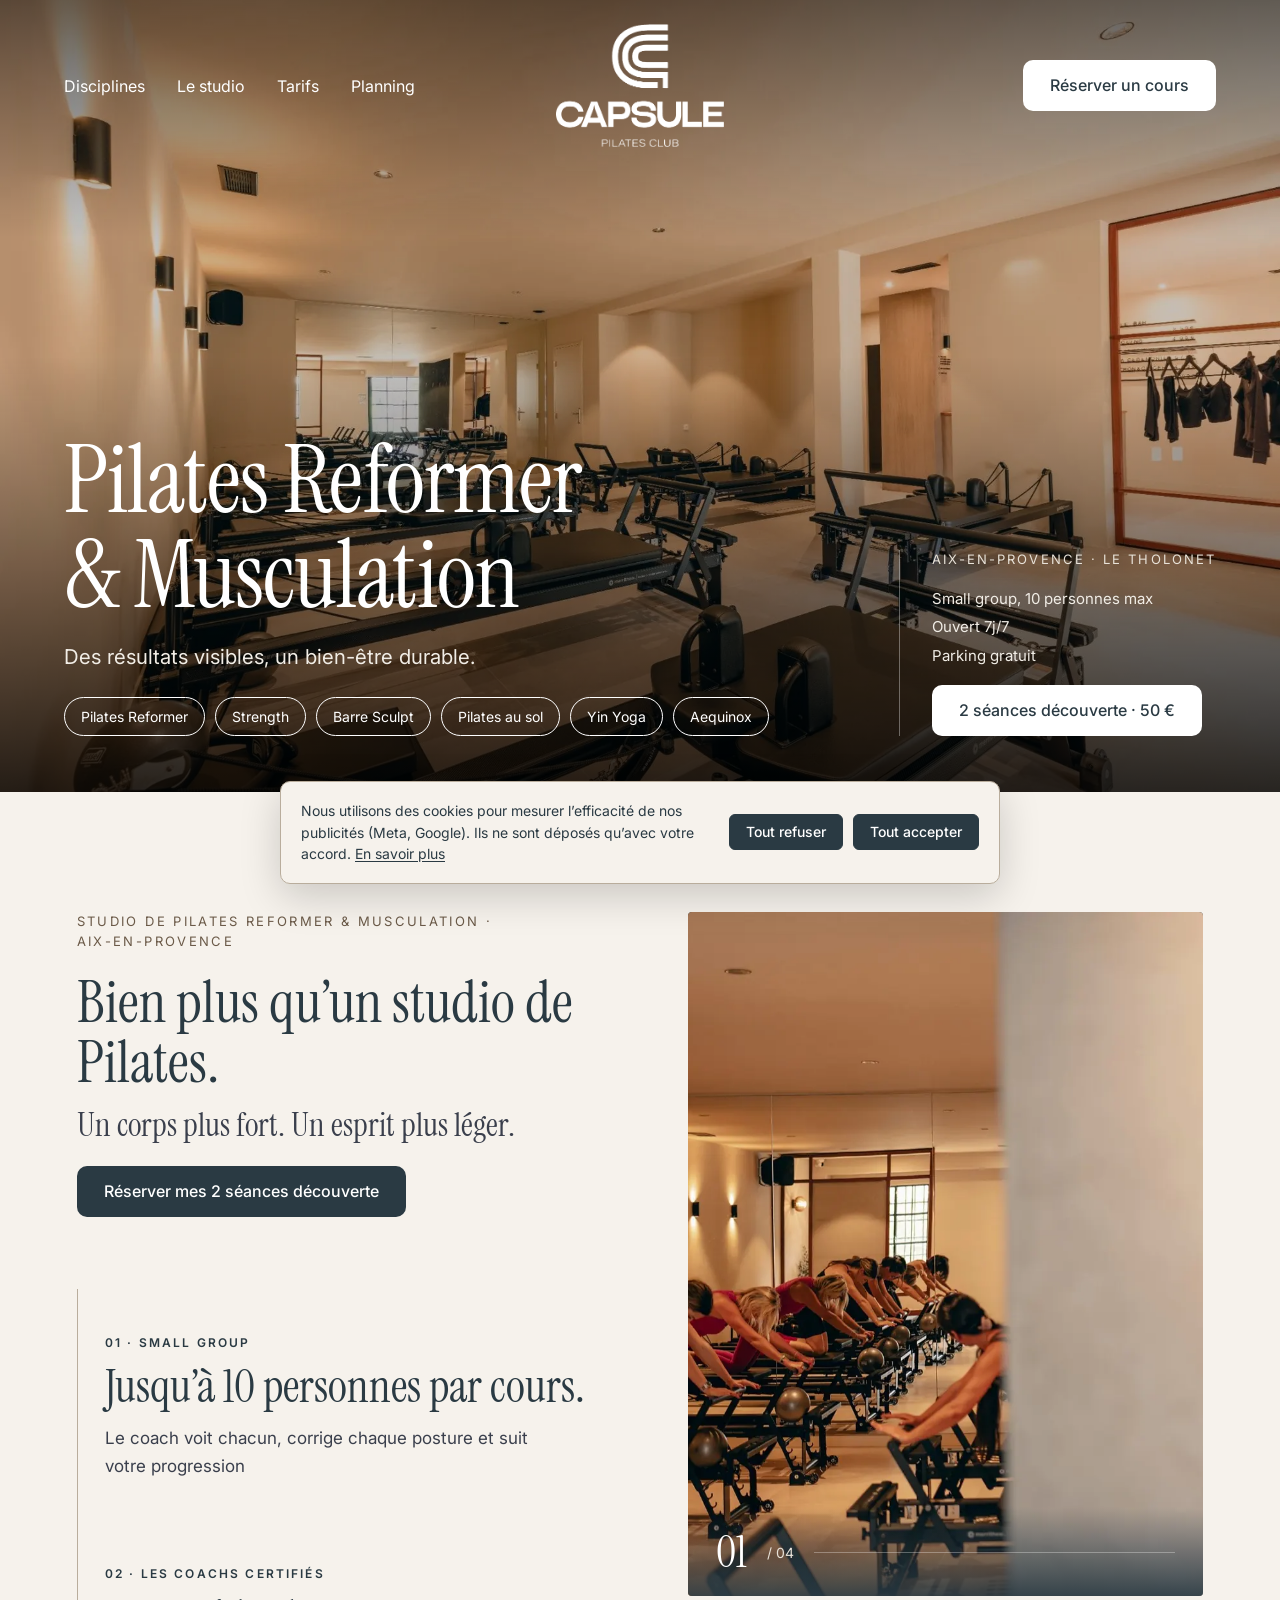
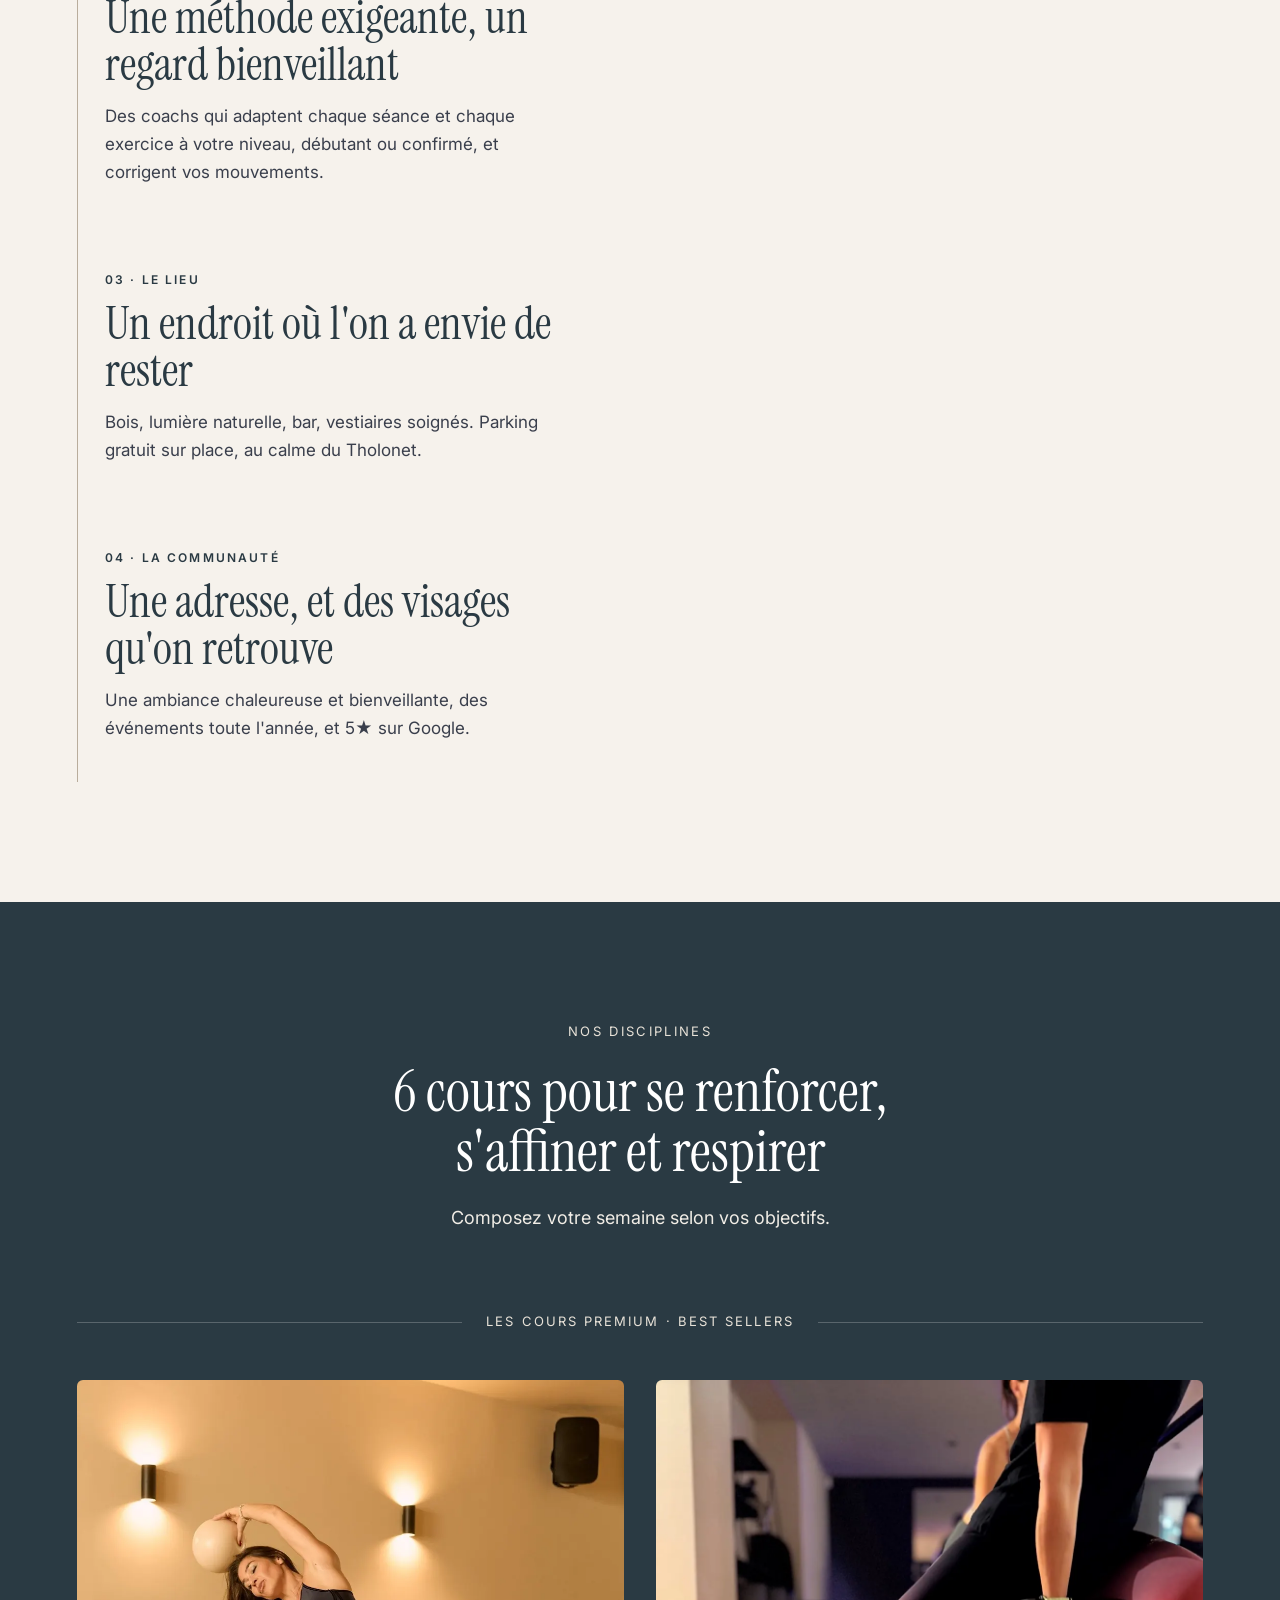
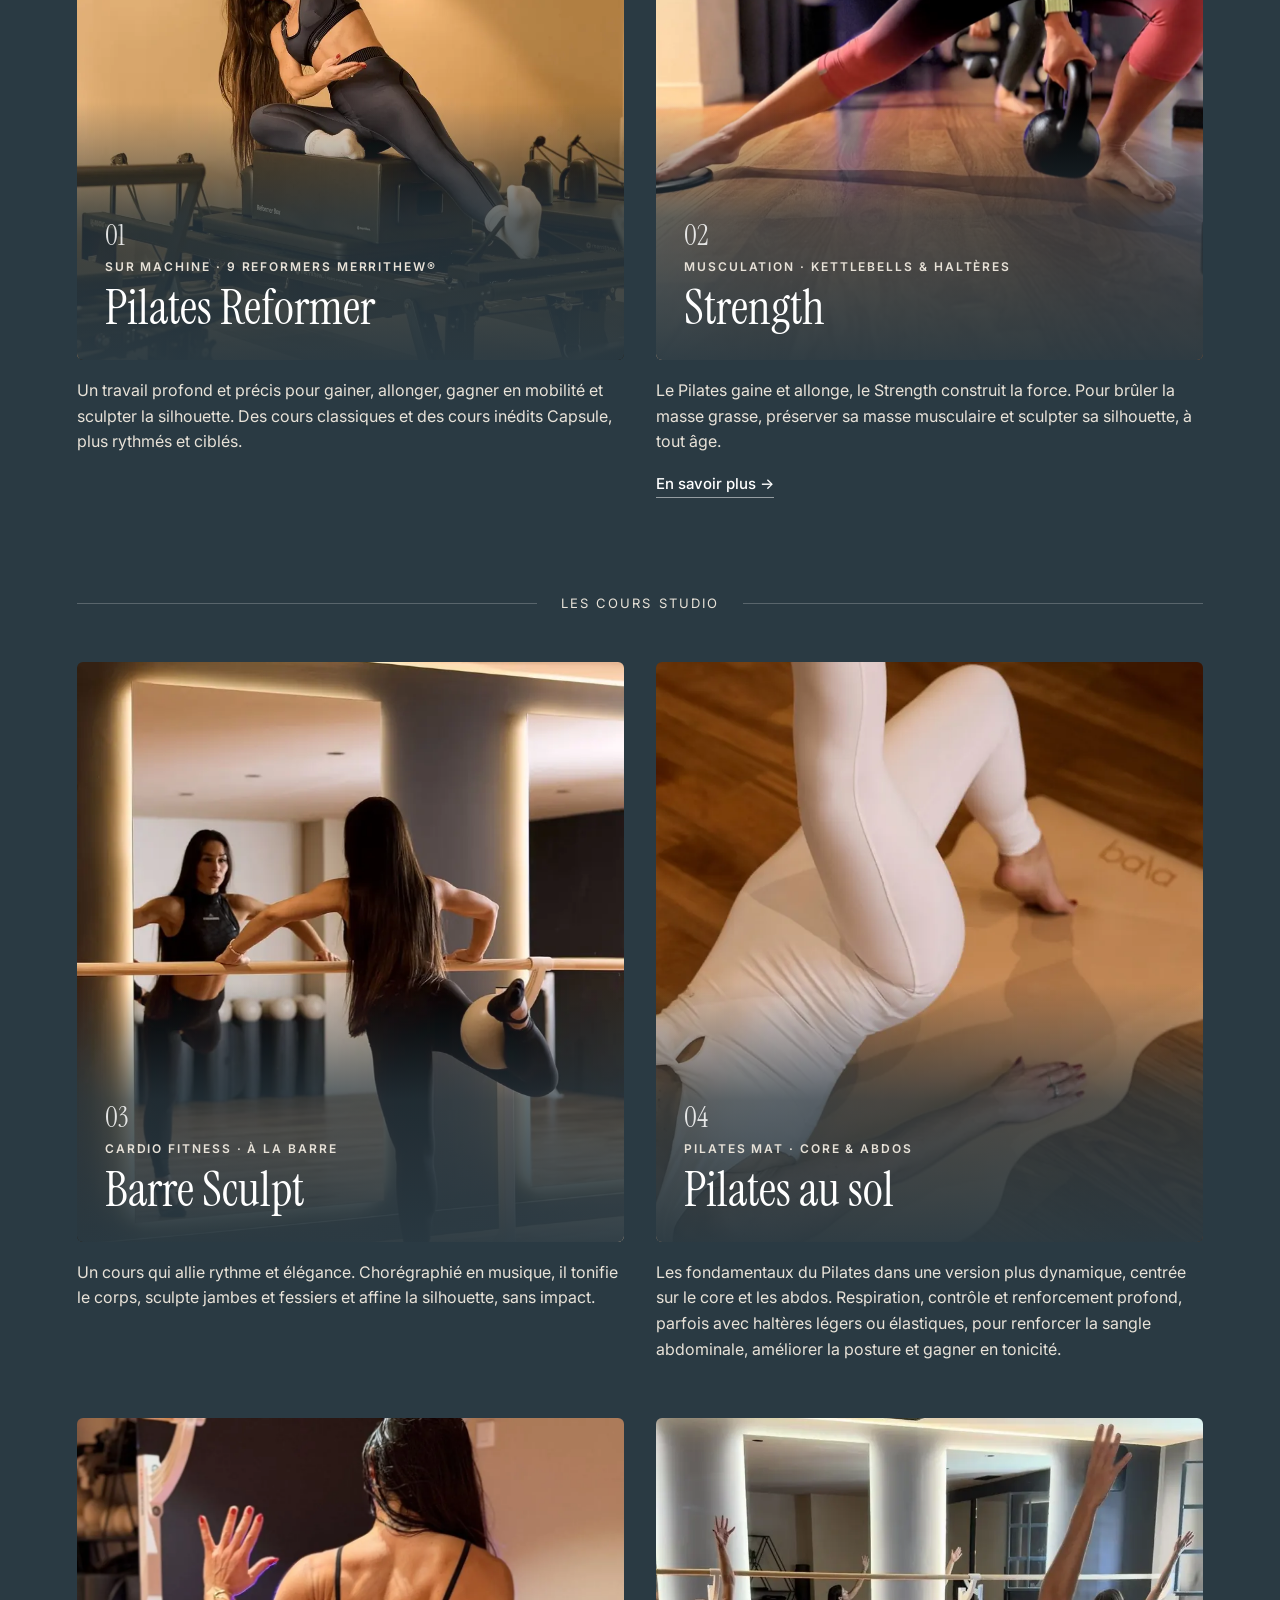
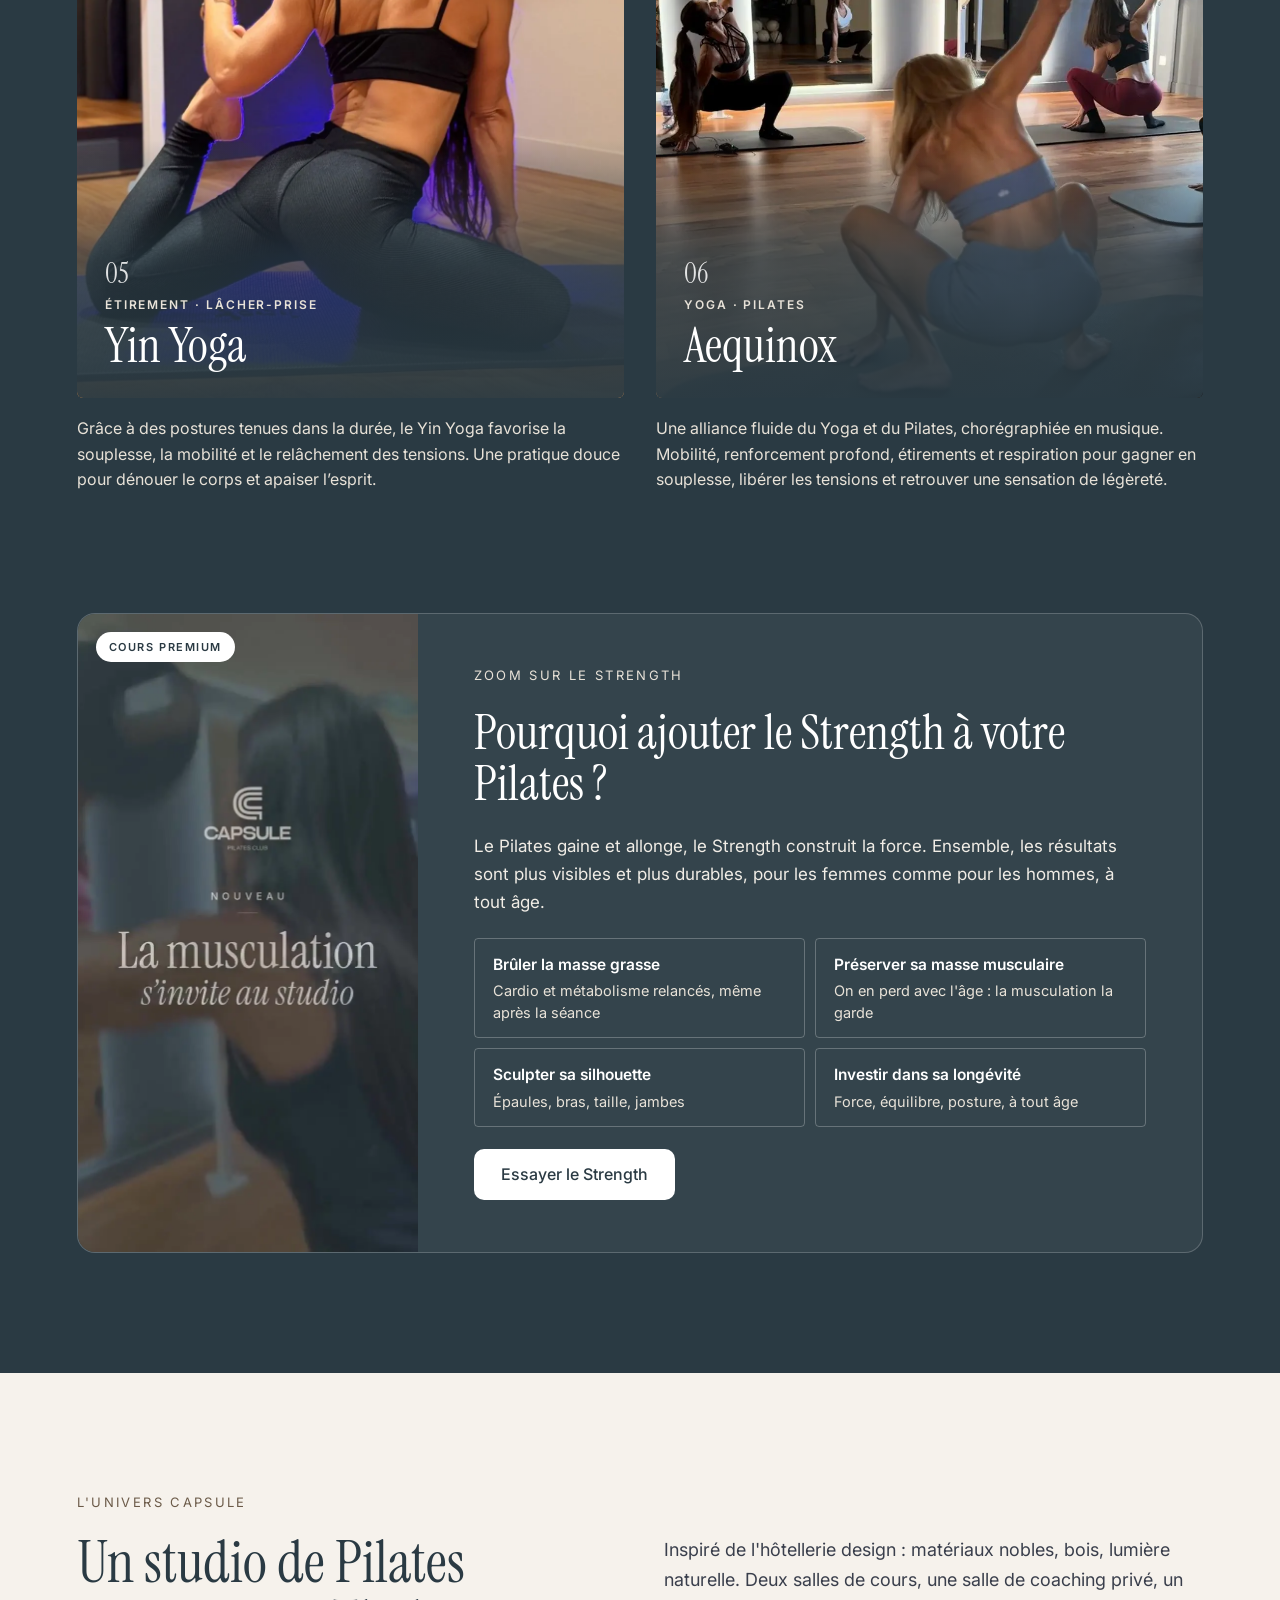
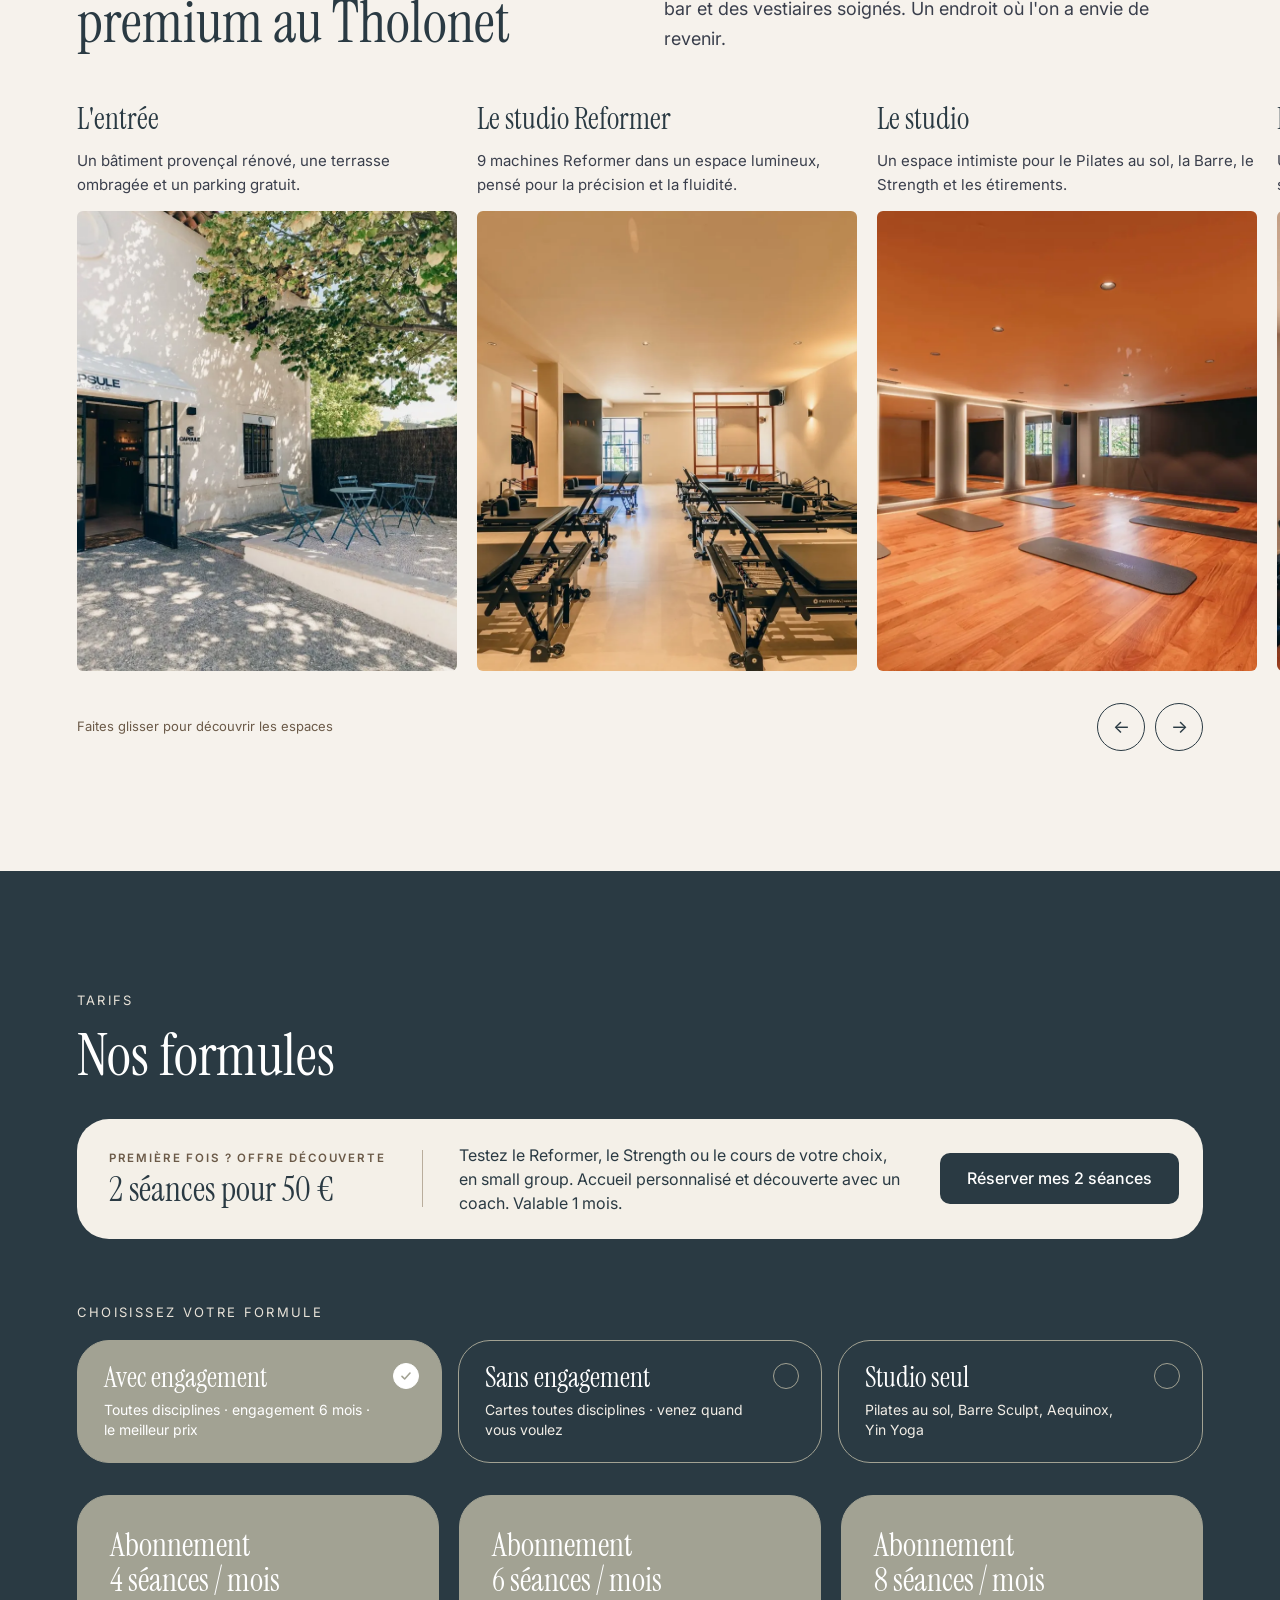
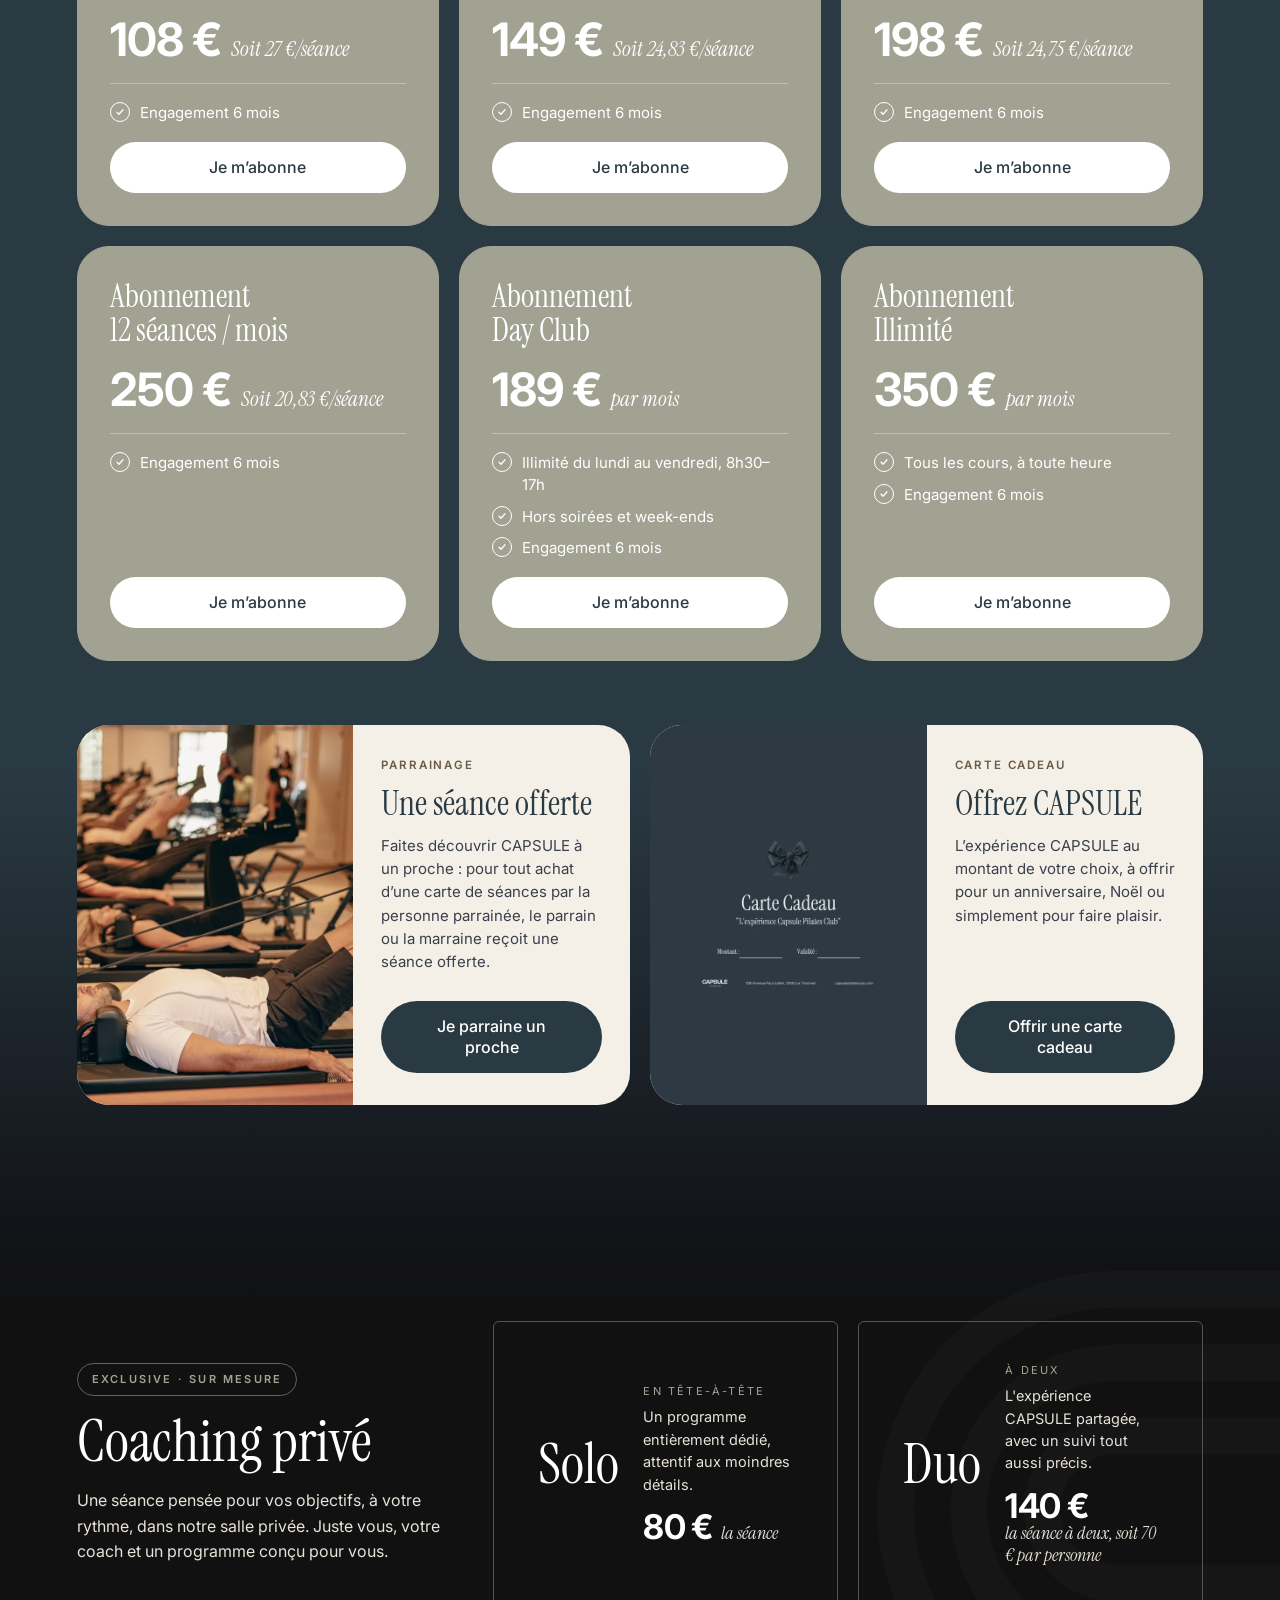
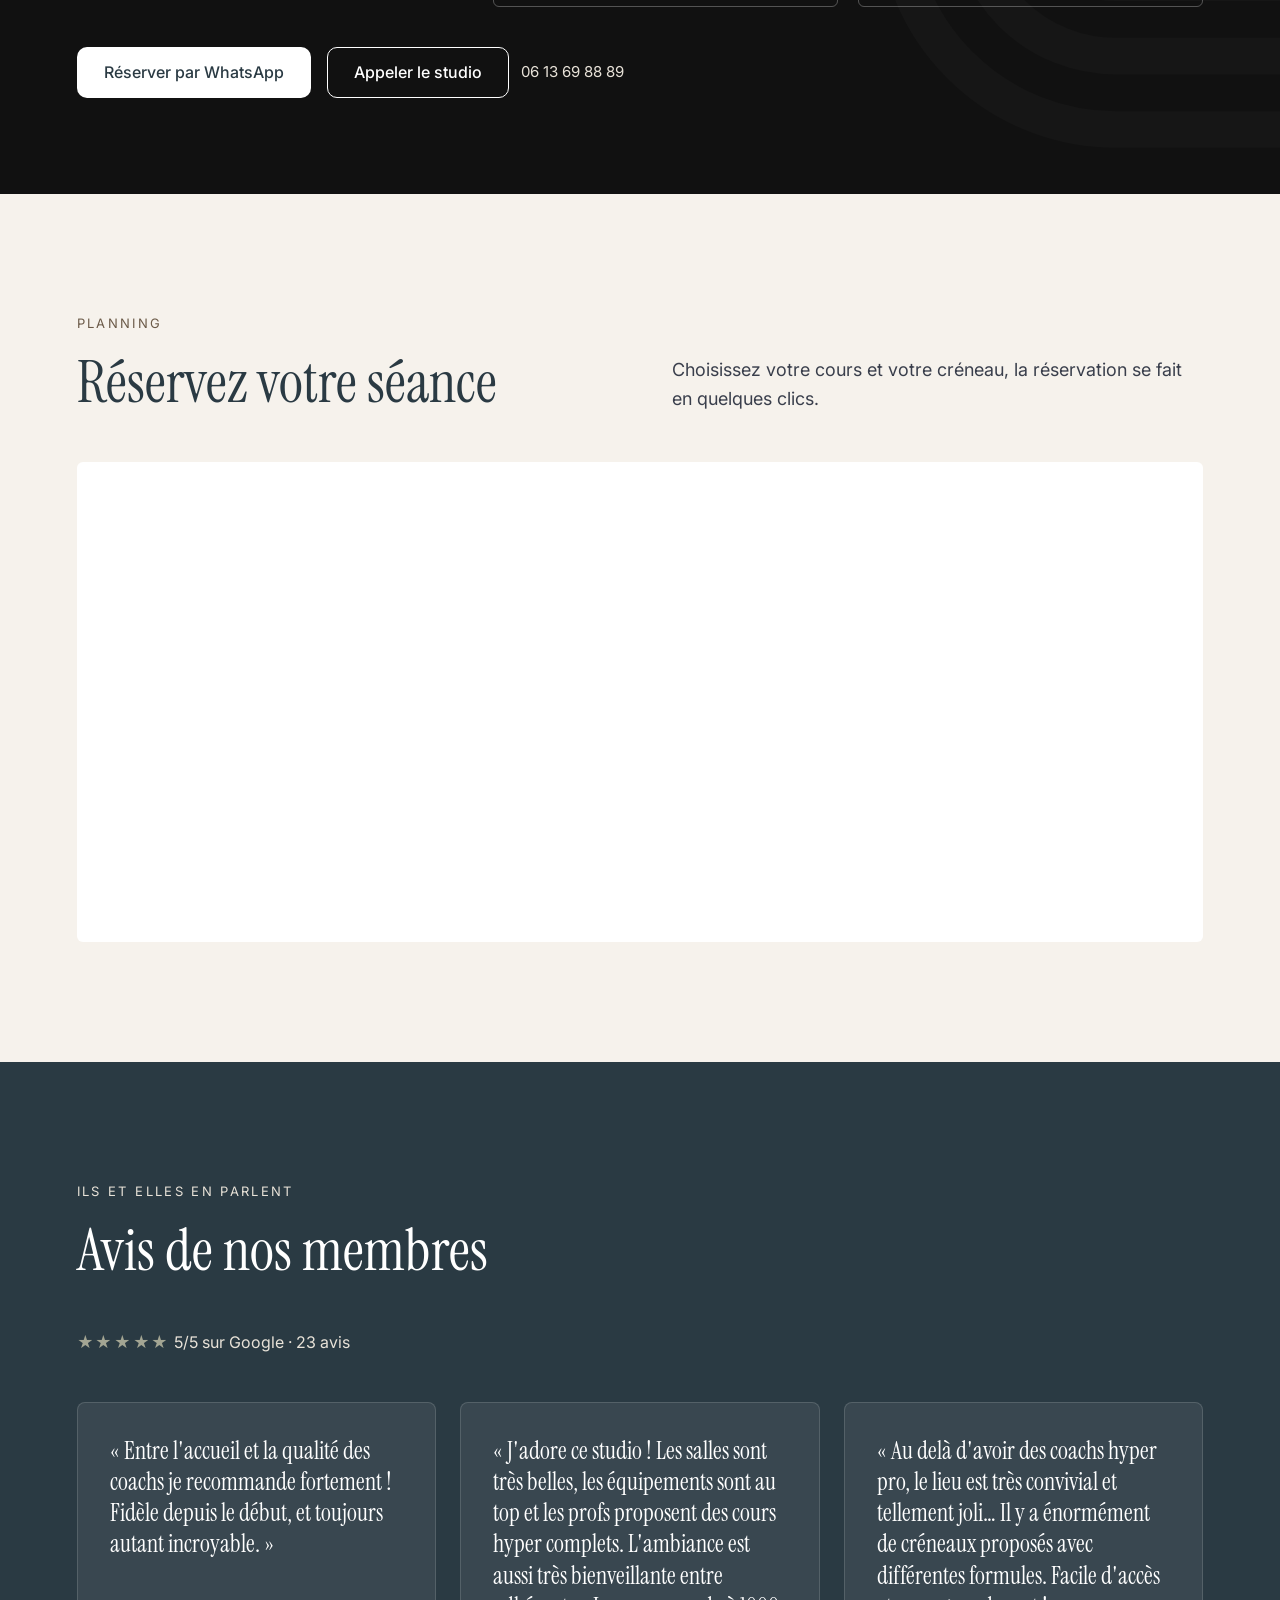
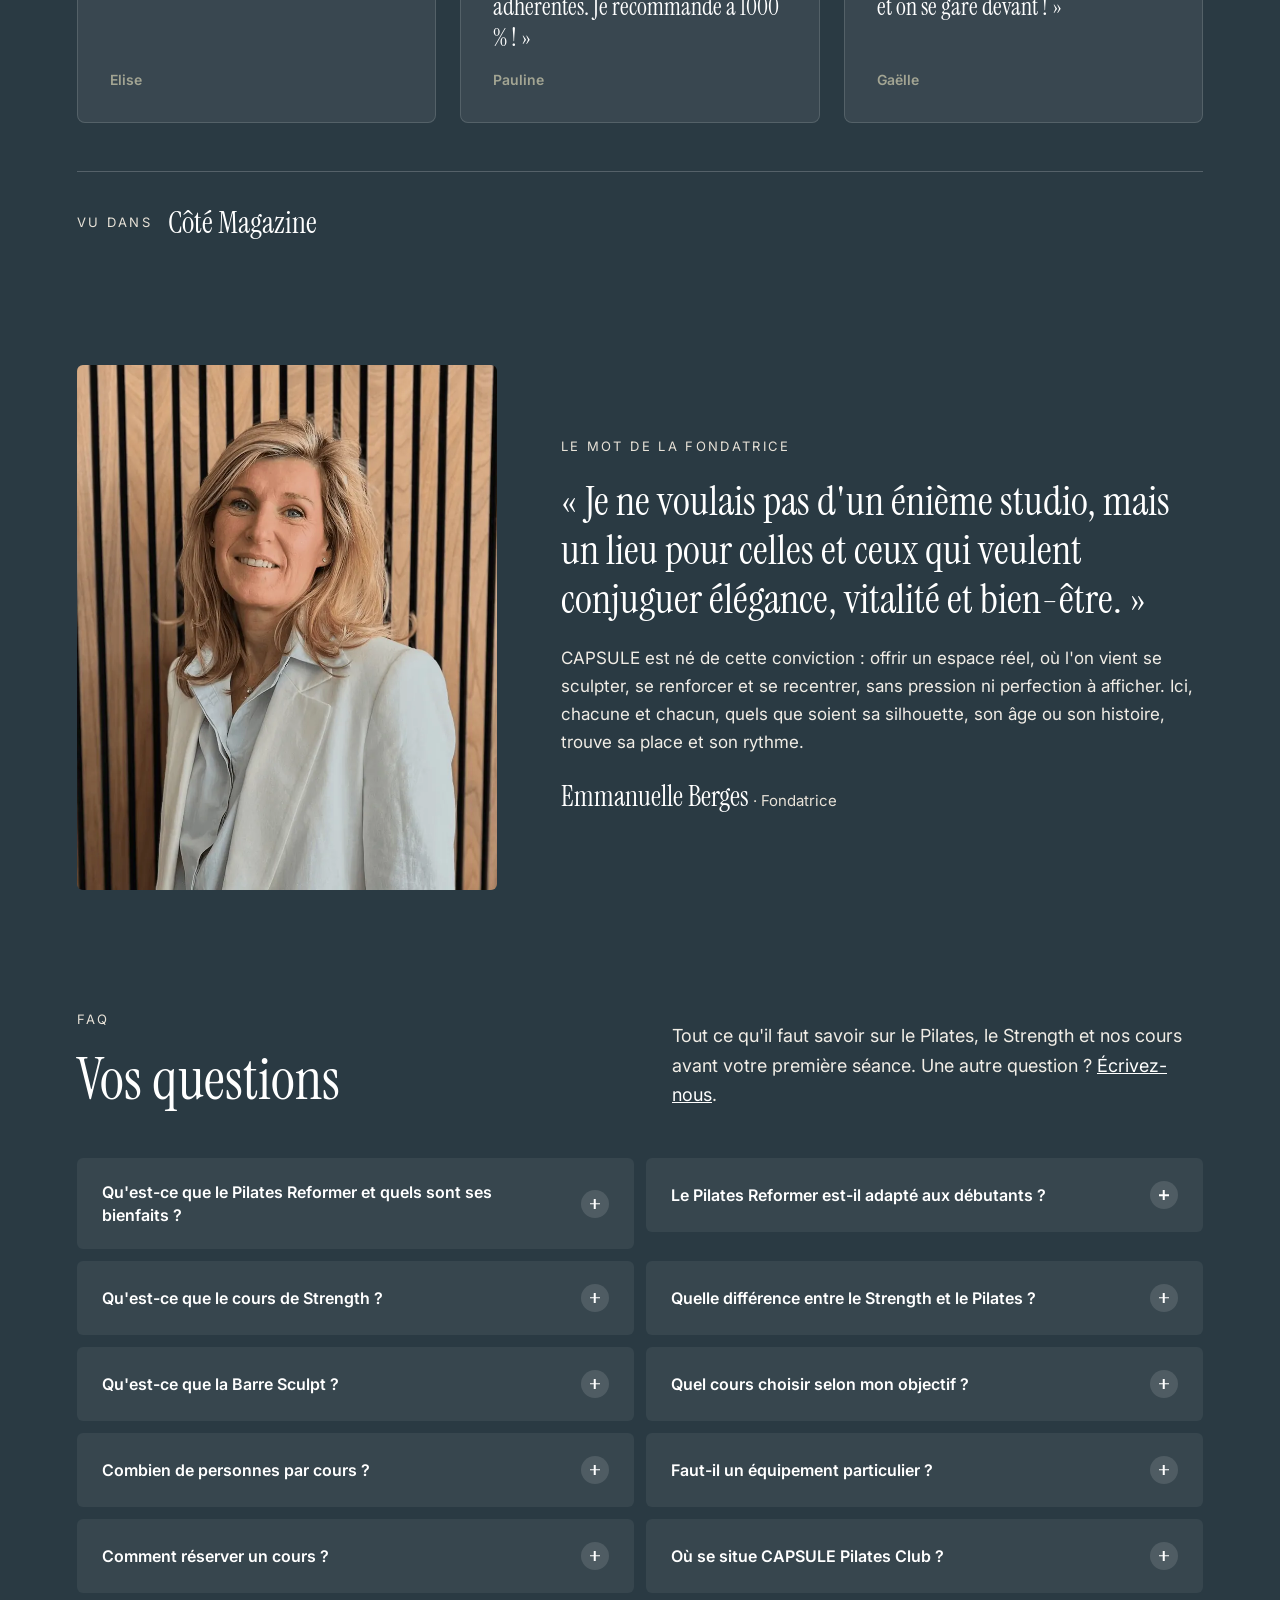
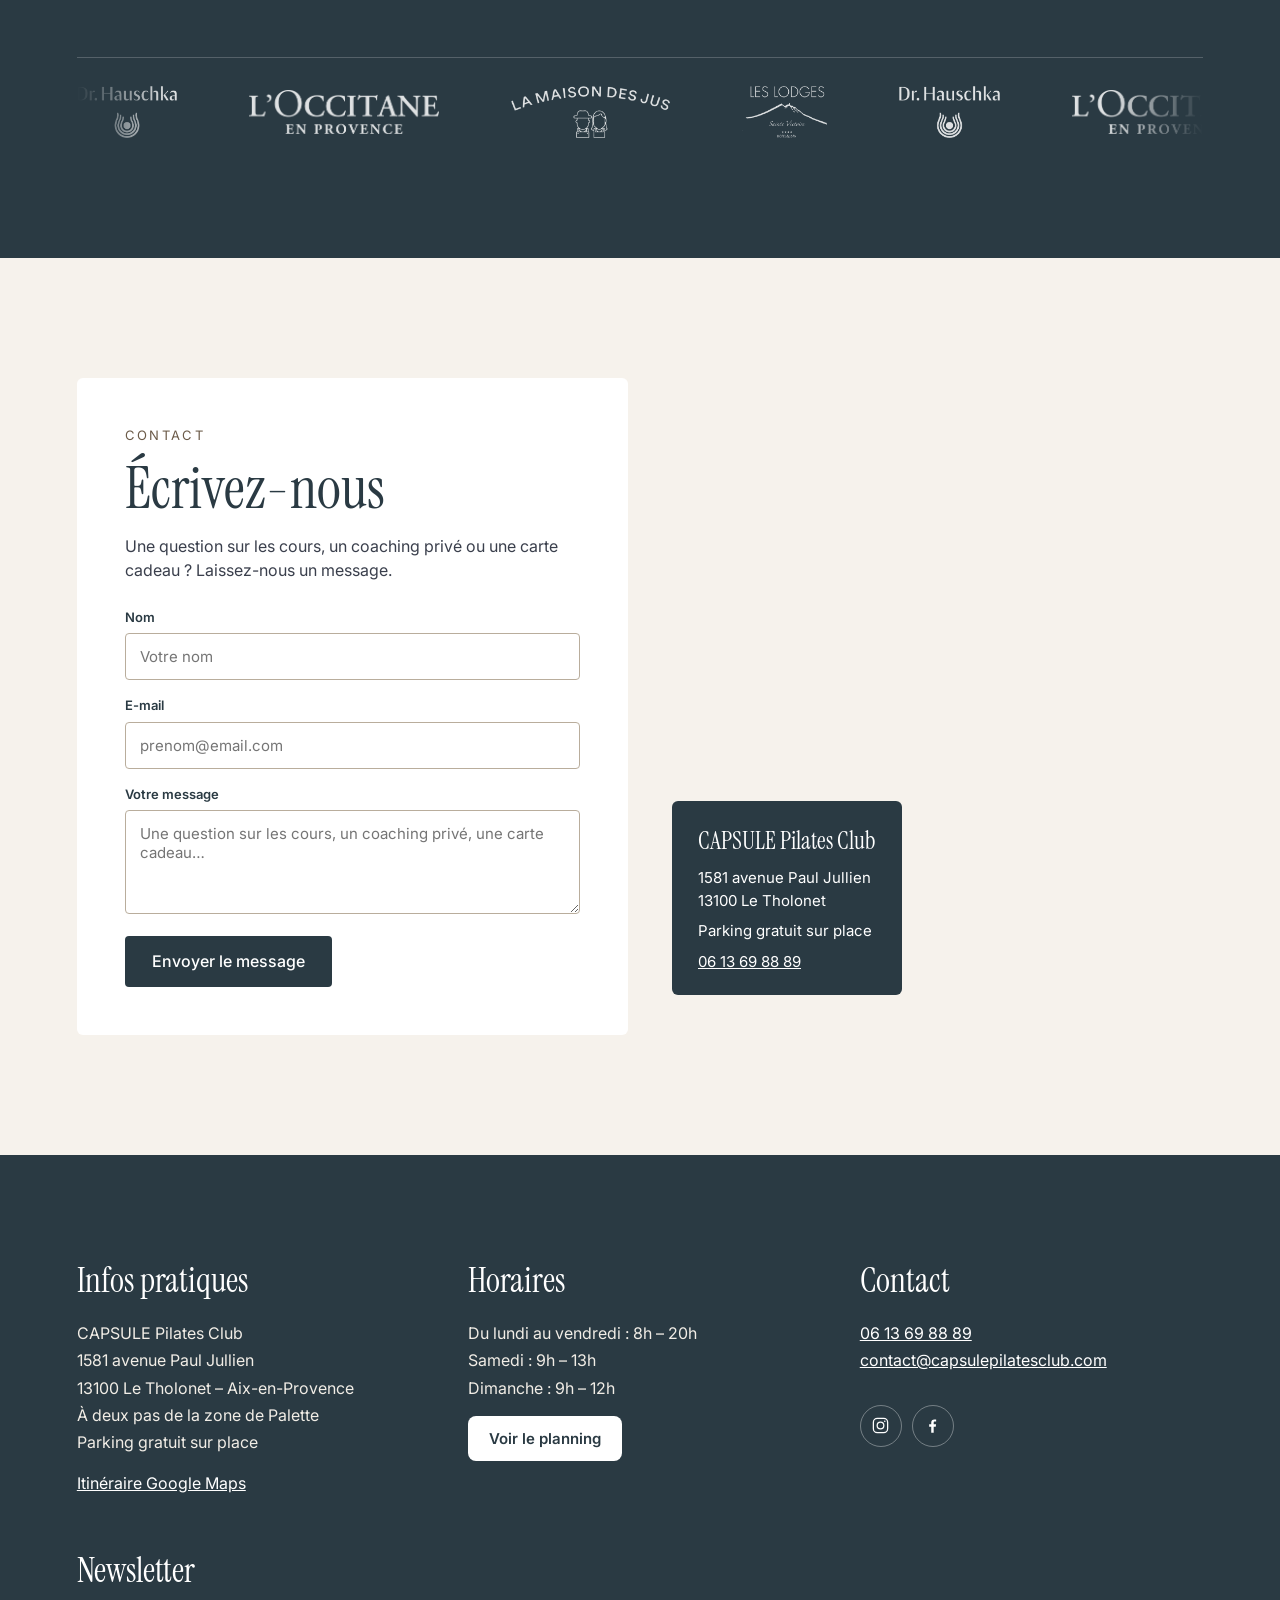
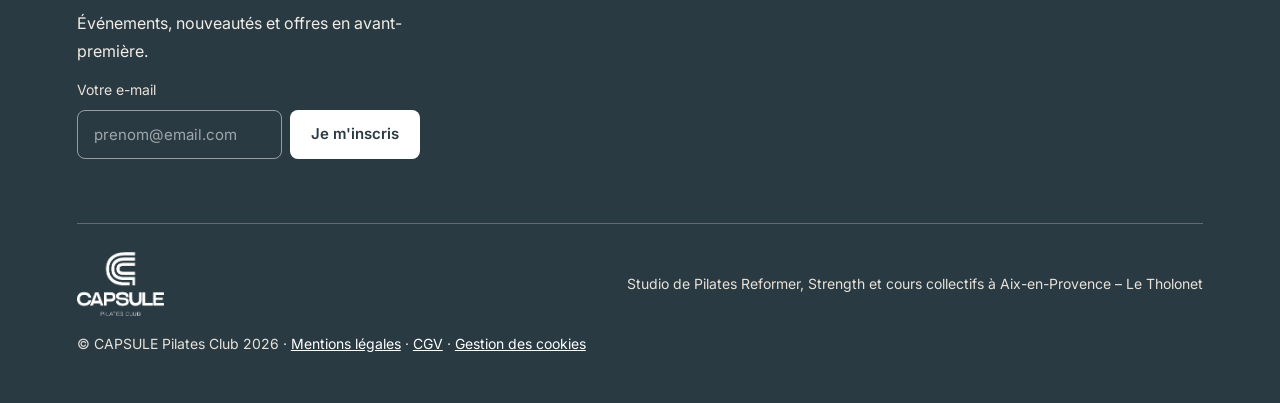
==== commit 9a0d4498: "Pixel Meta activé (ID 1586839409190999, repris de l'ancien site Framer) Co-Authored-By: Claude Opus " ====
--- a/index.html
+++ b/index.html
@@ -777,6 +777,6 @@
 </footer>
 
 <script src="js/main.js?v=20261118a" defer></script>
-<script src="js/consent.js?v=20261118a" defer></script>
+<script src="js/consent.js?v=20261119a" defer></script>
 </body>
 </html>
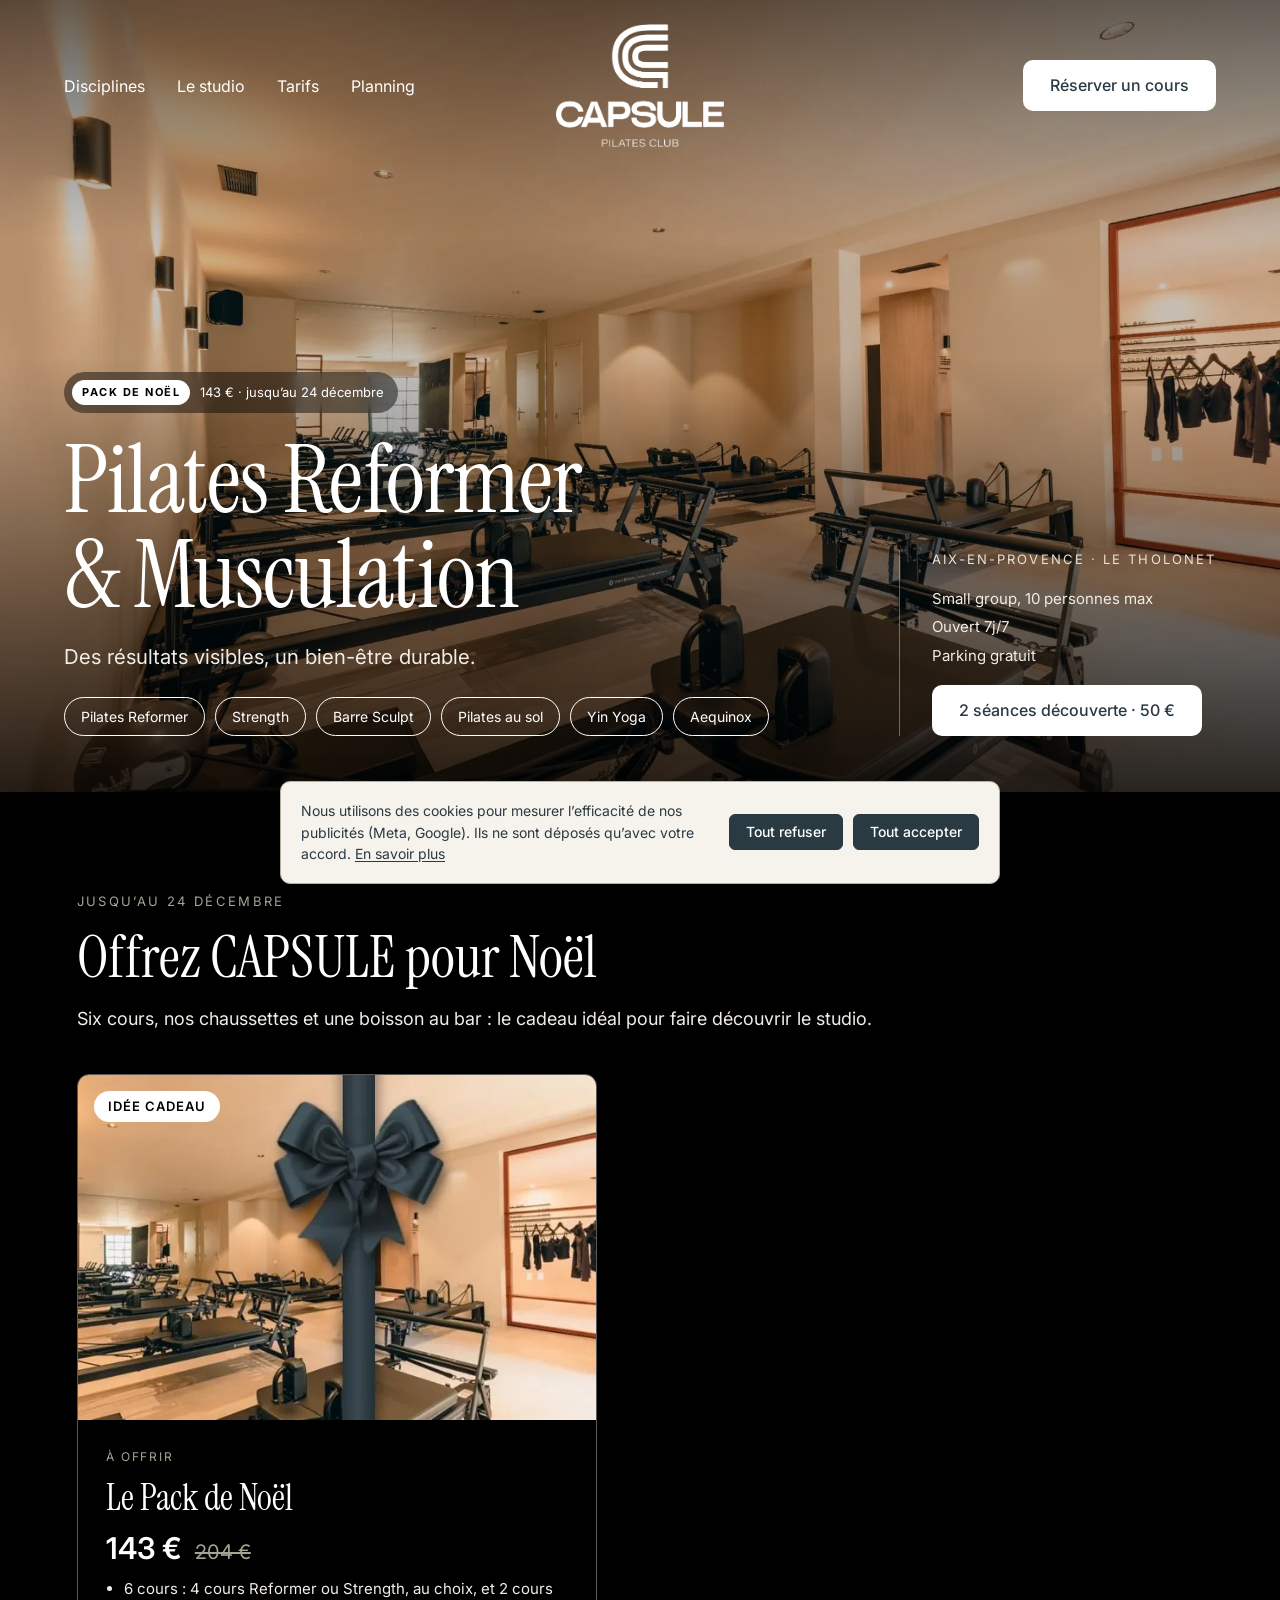
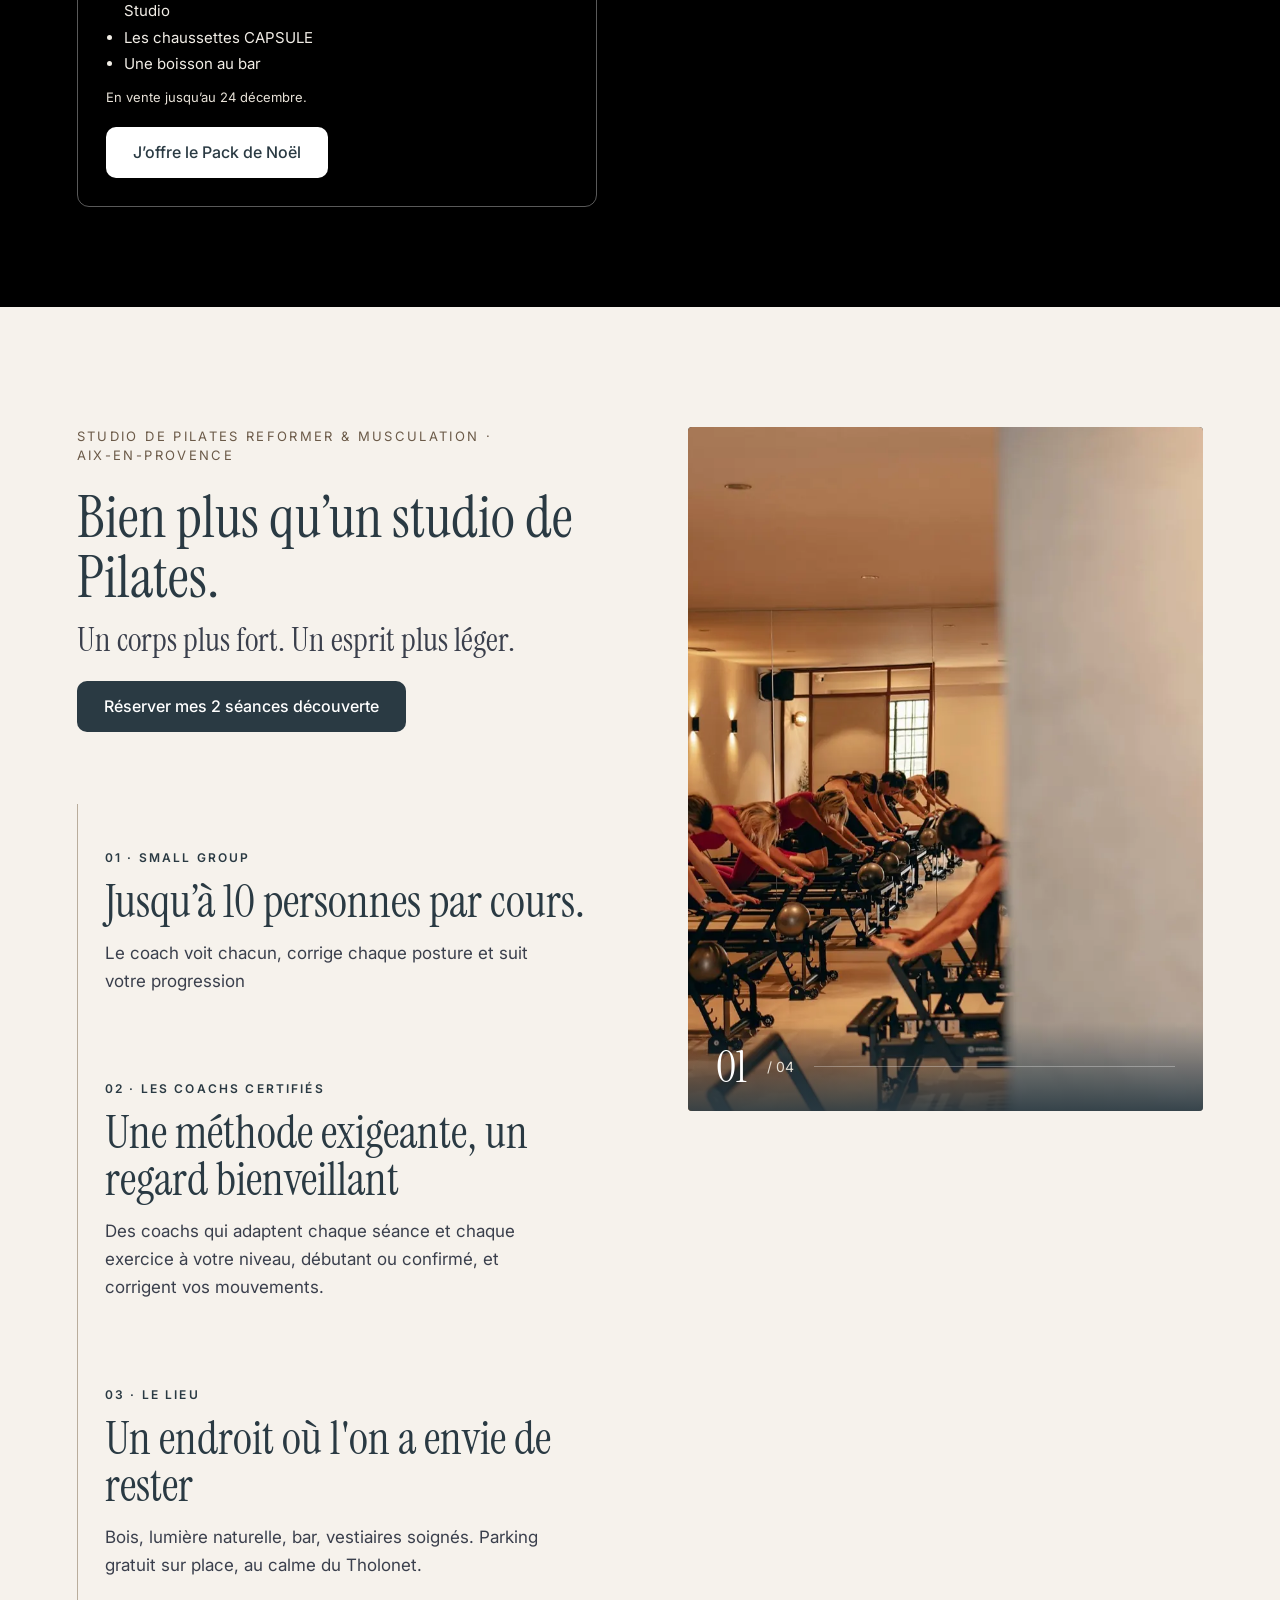
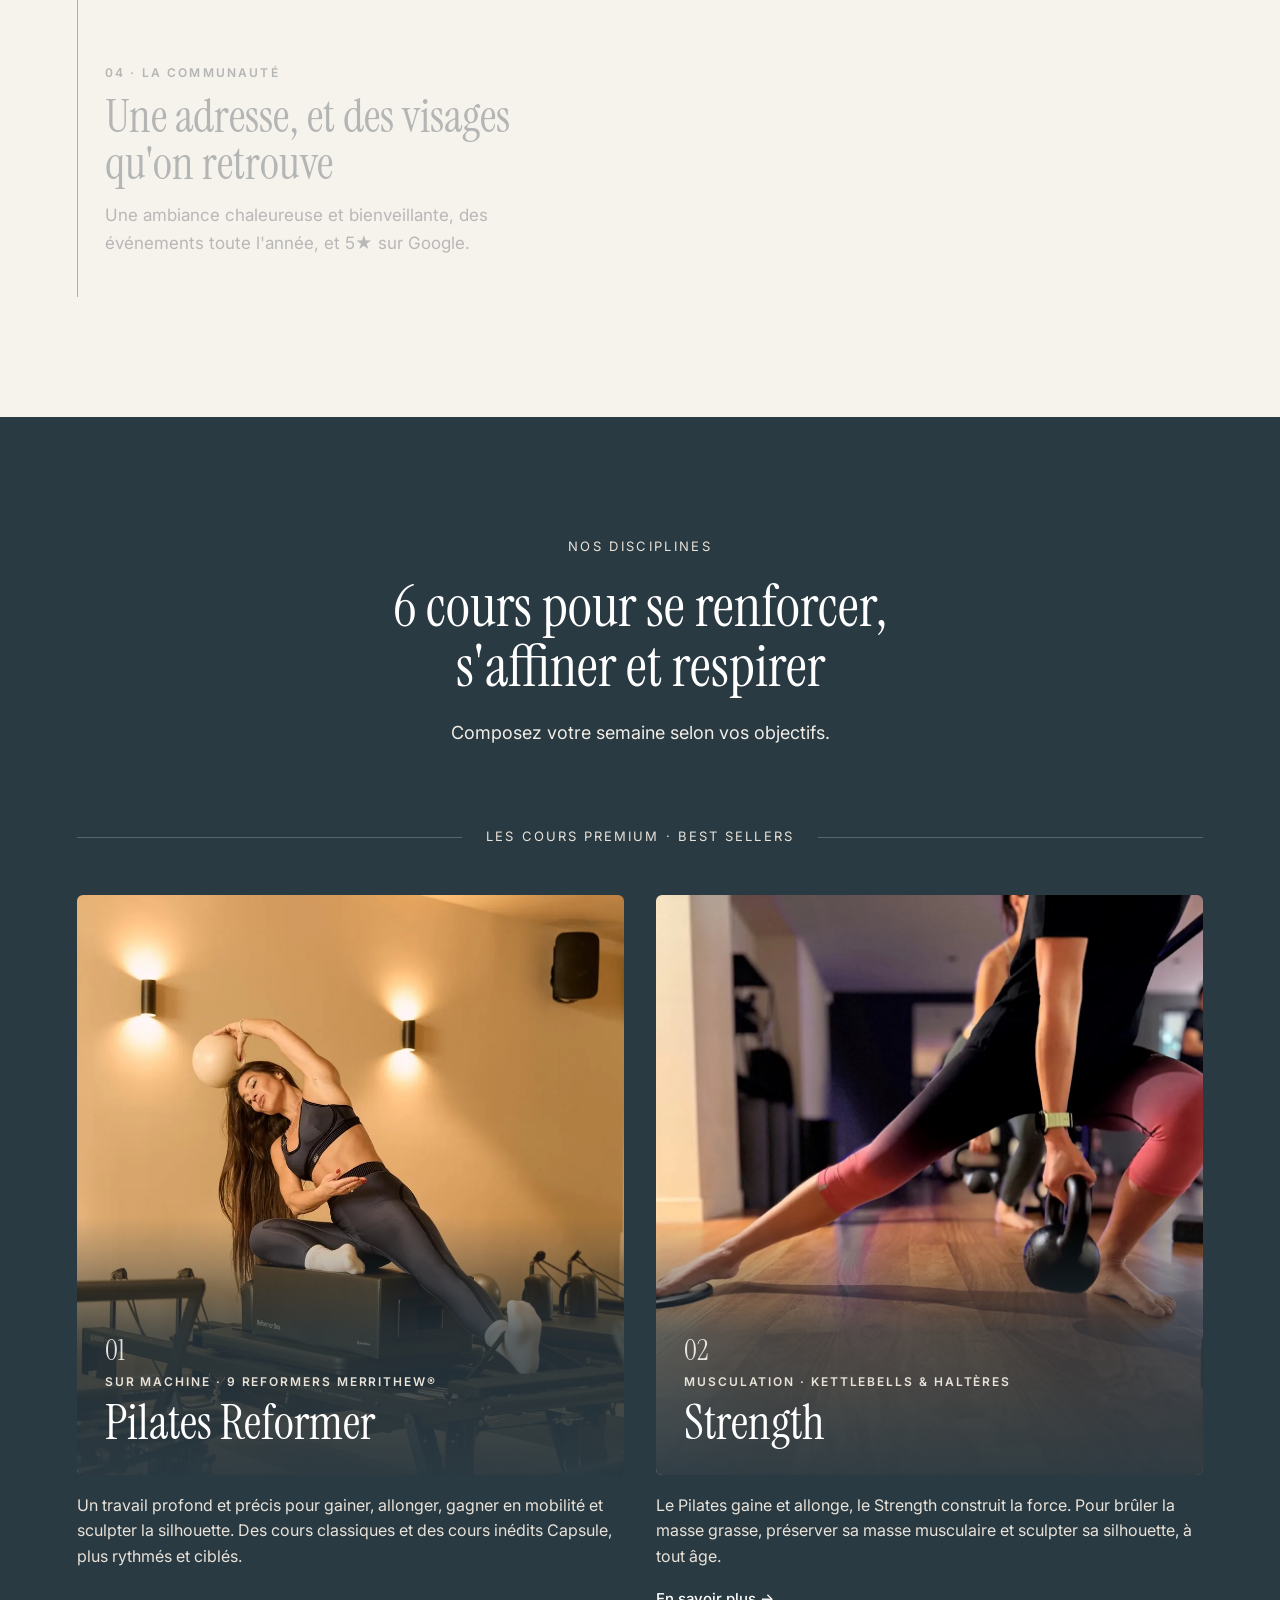
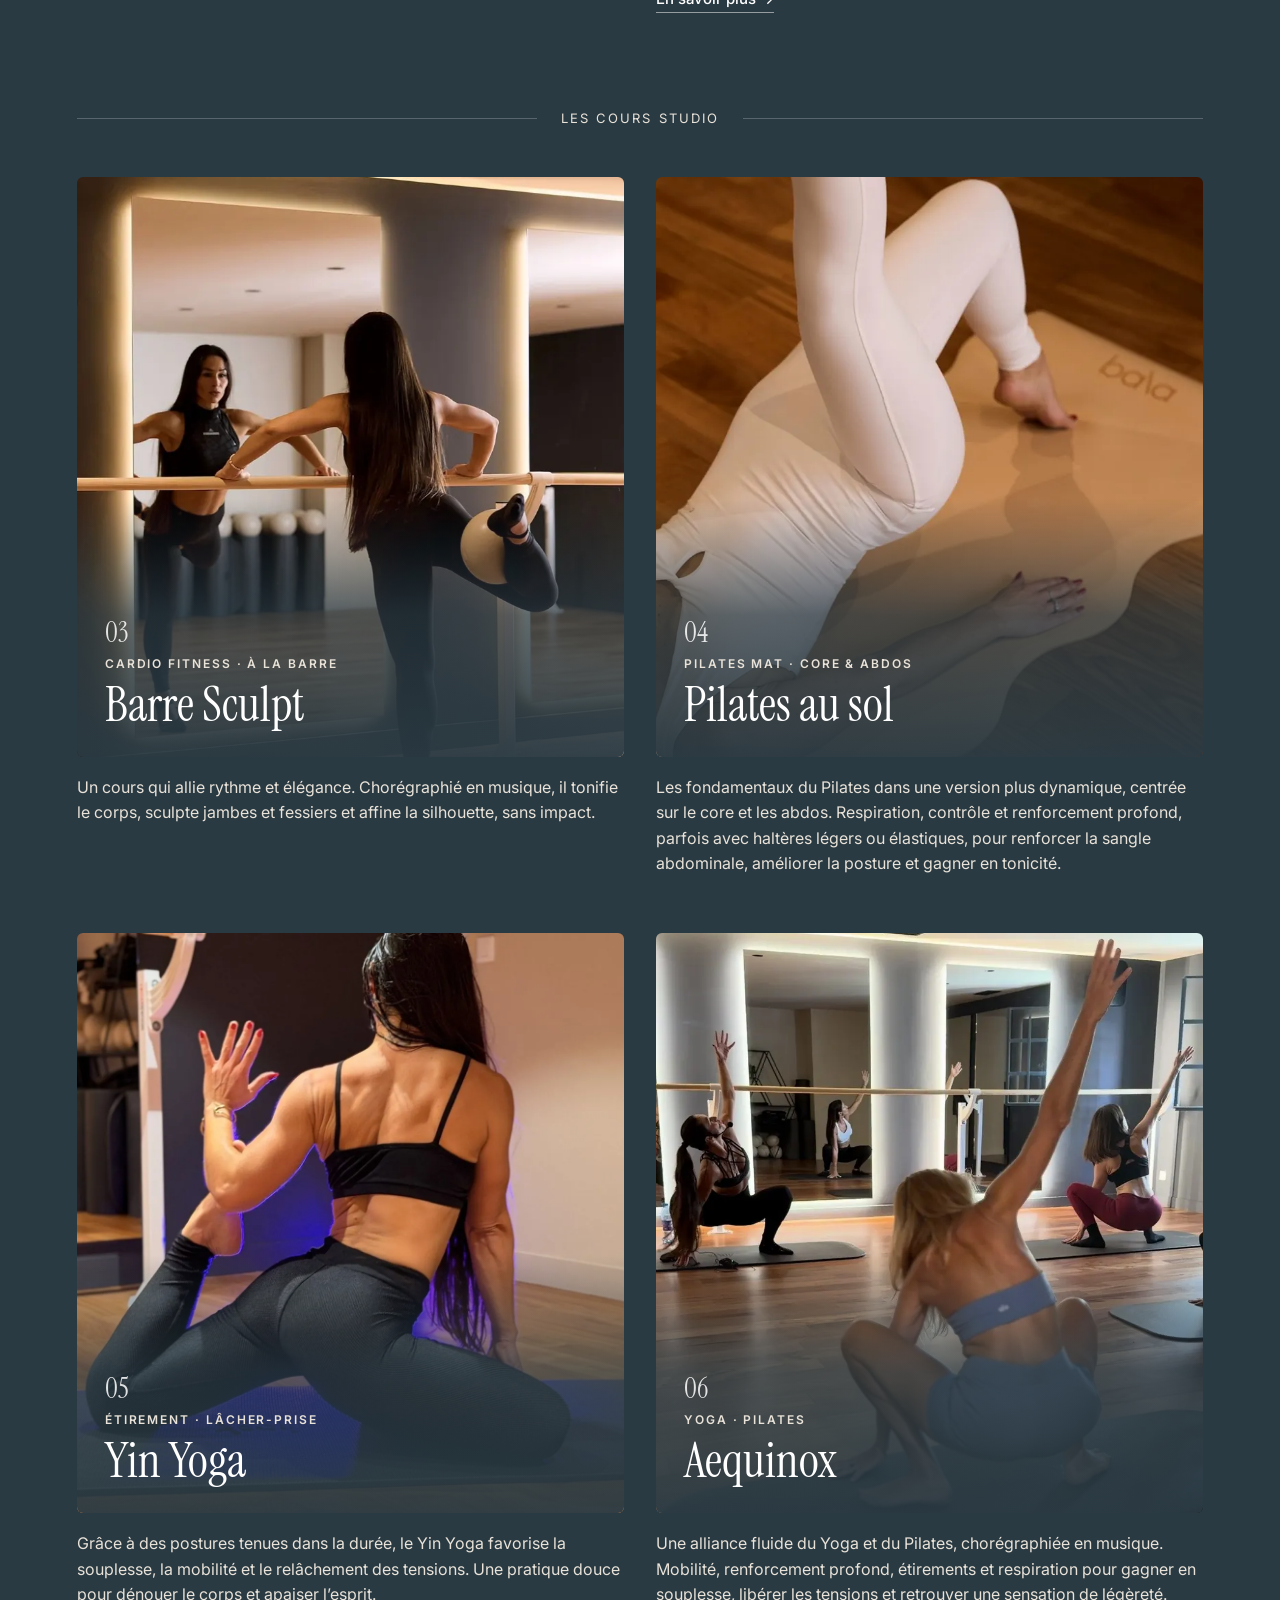
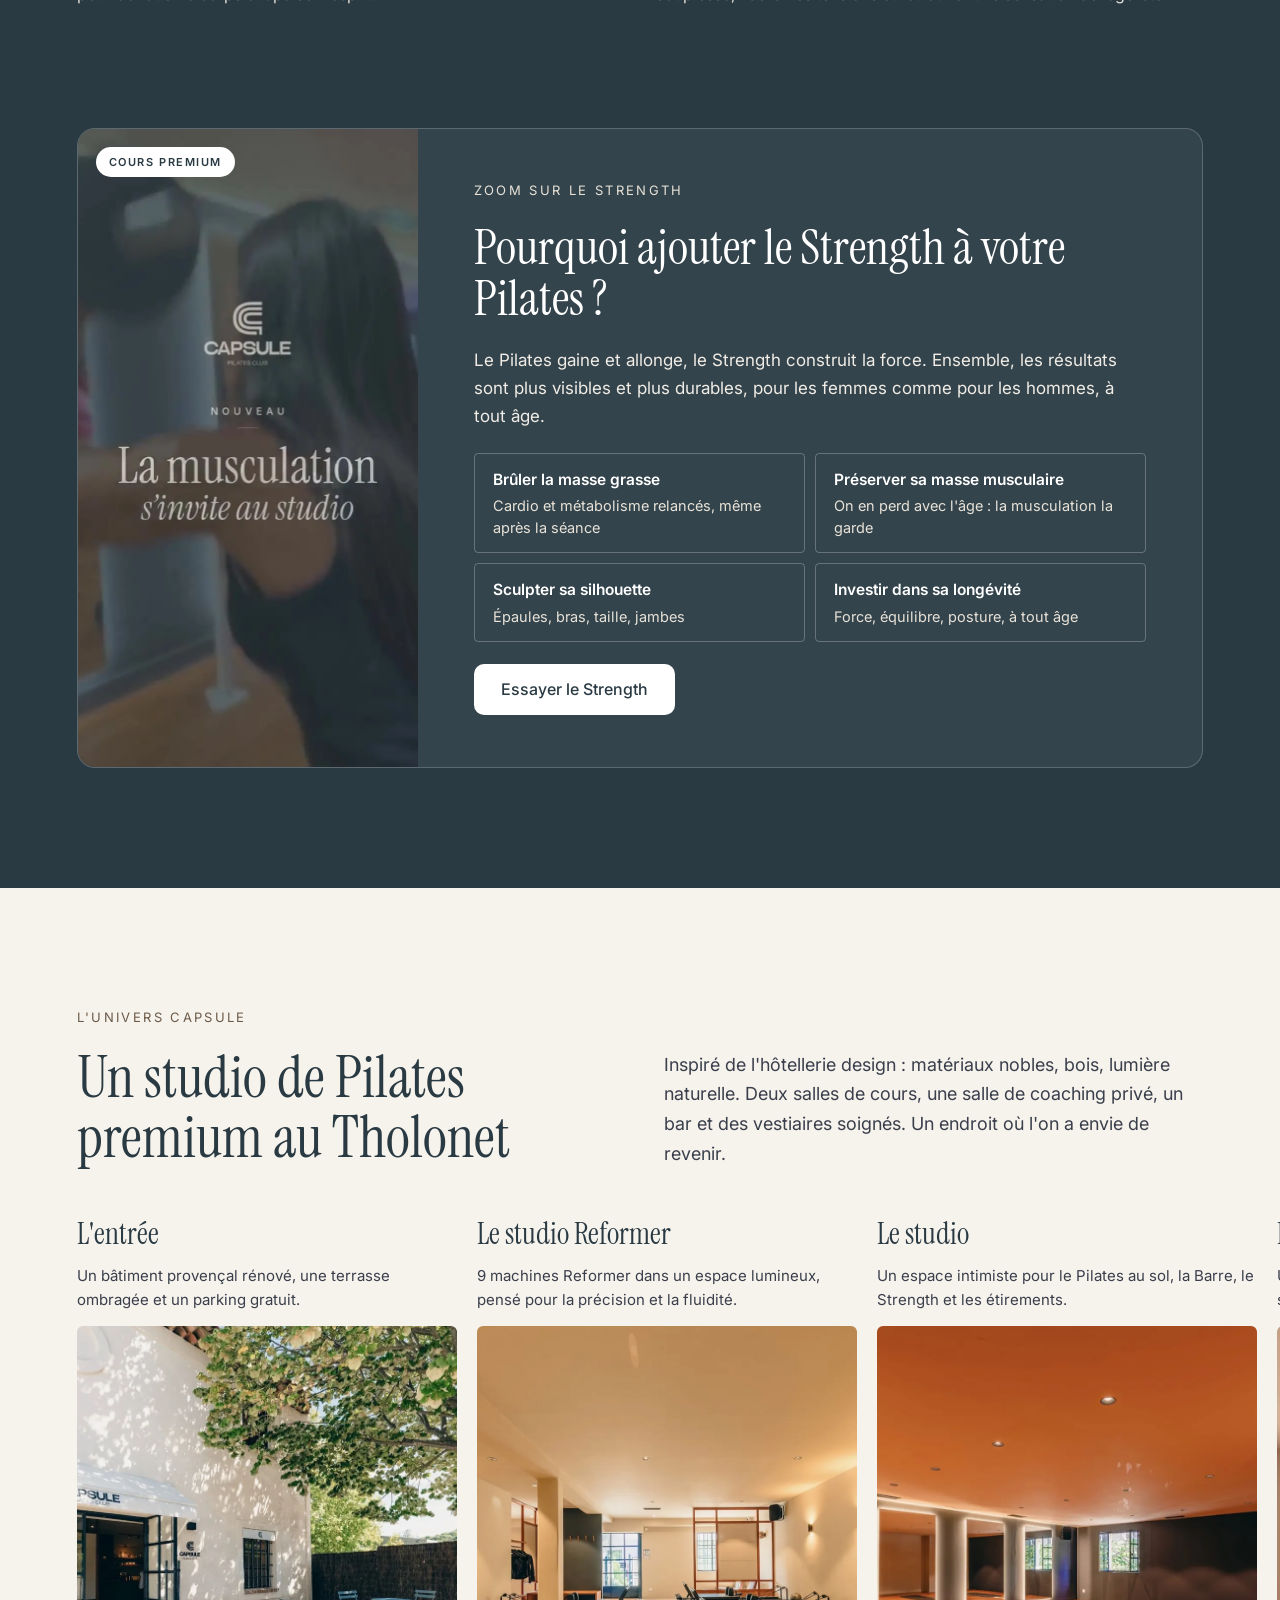
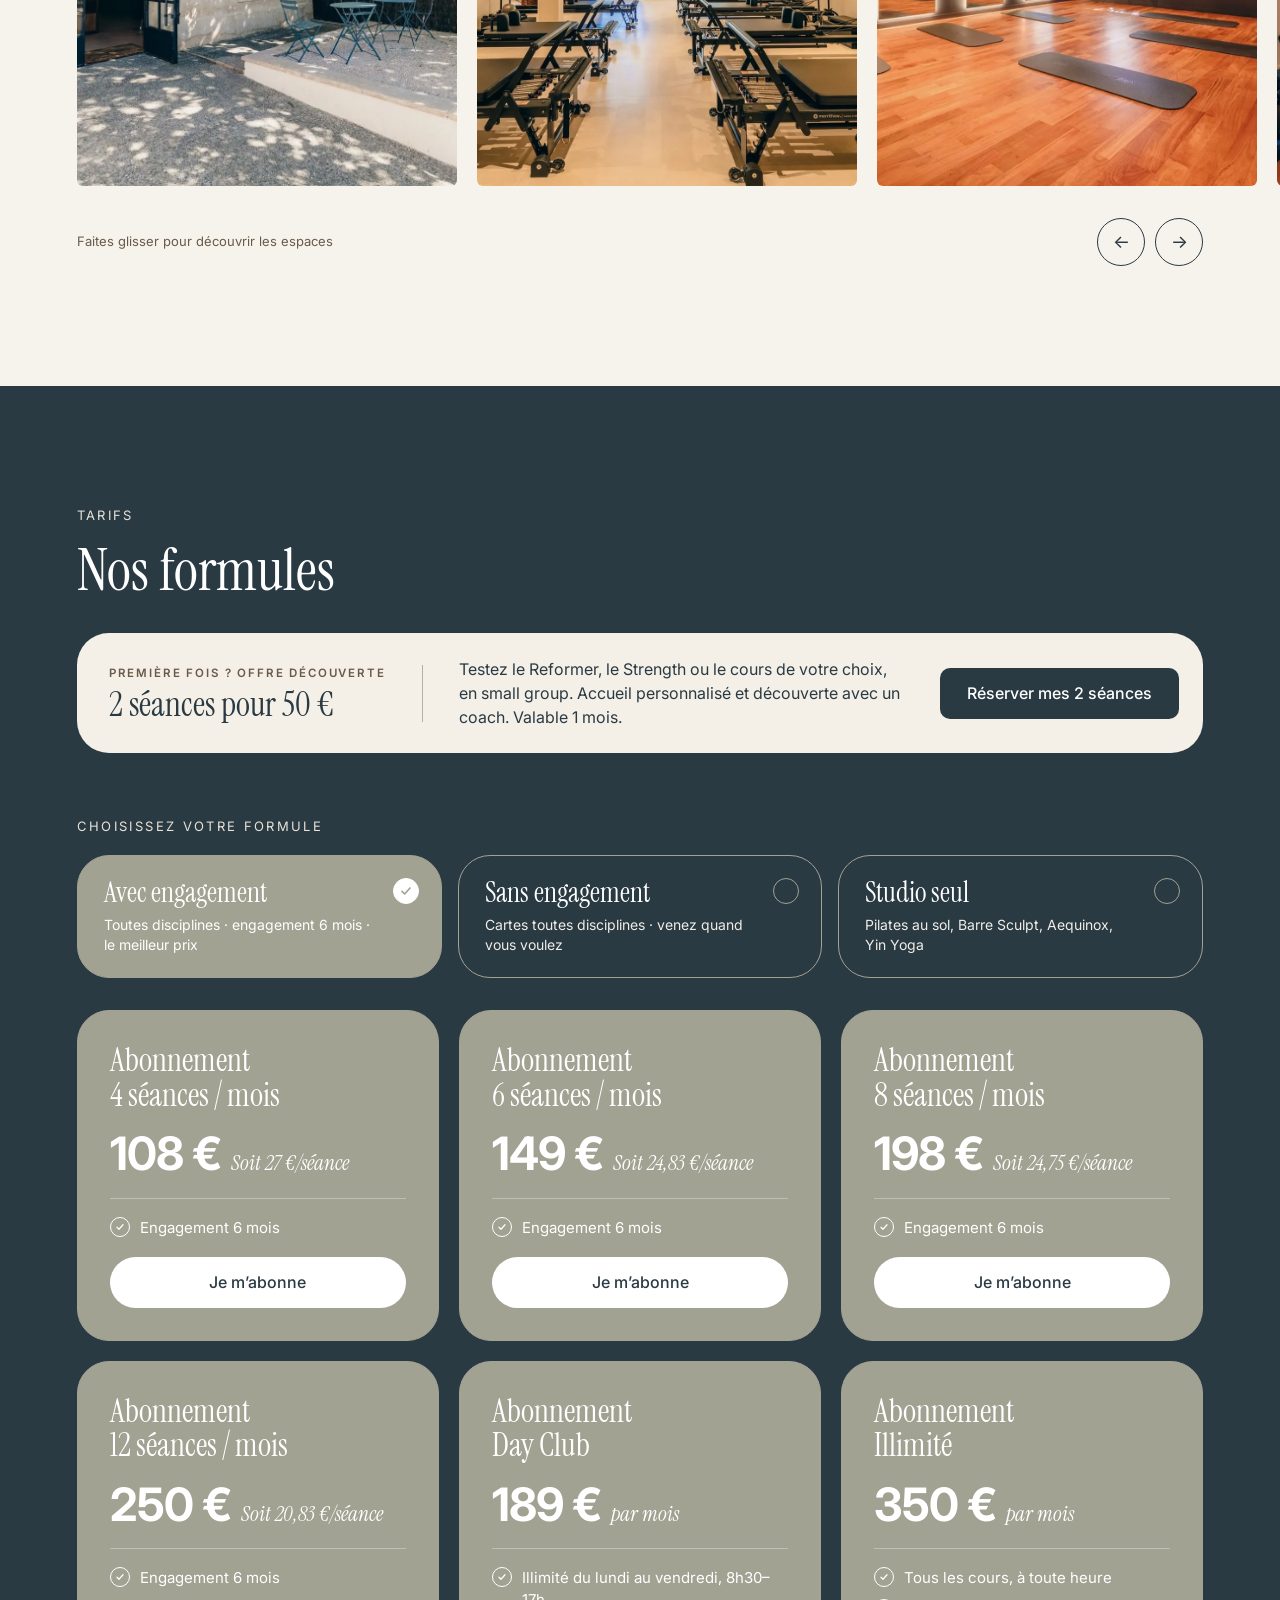
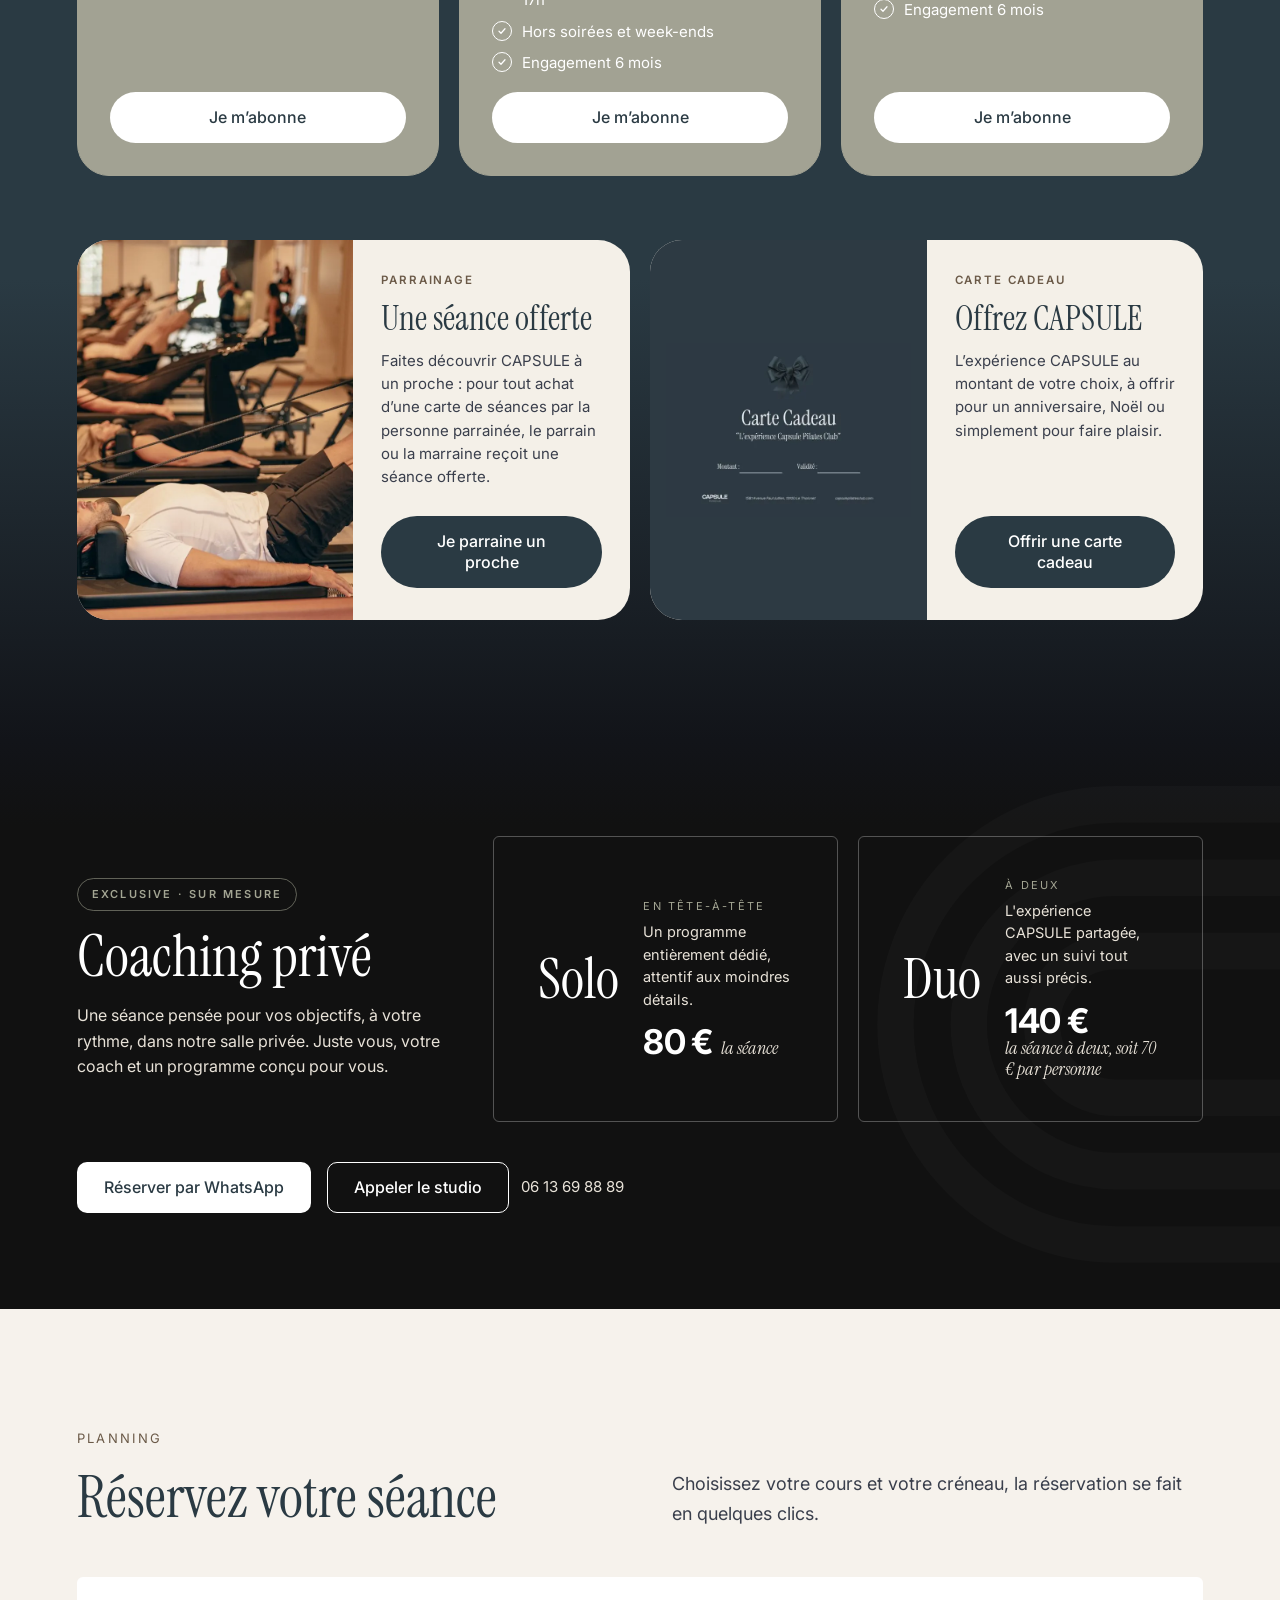
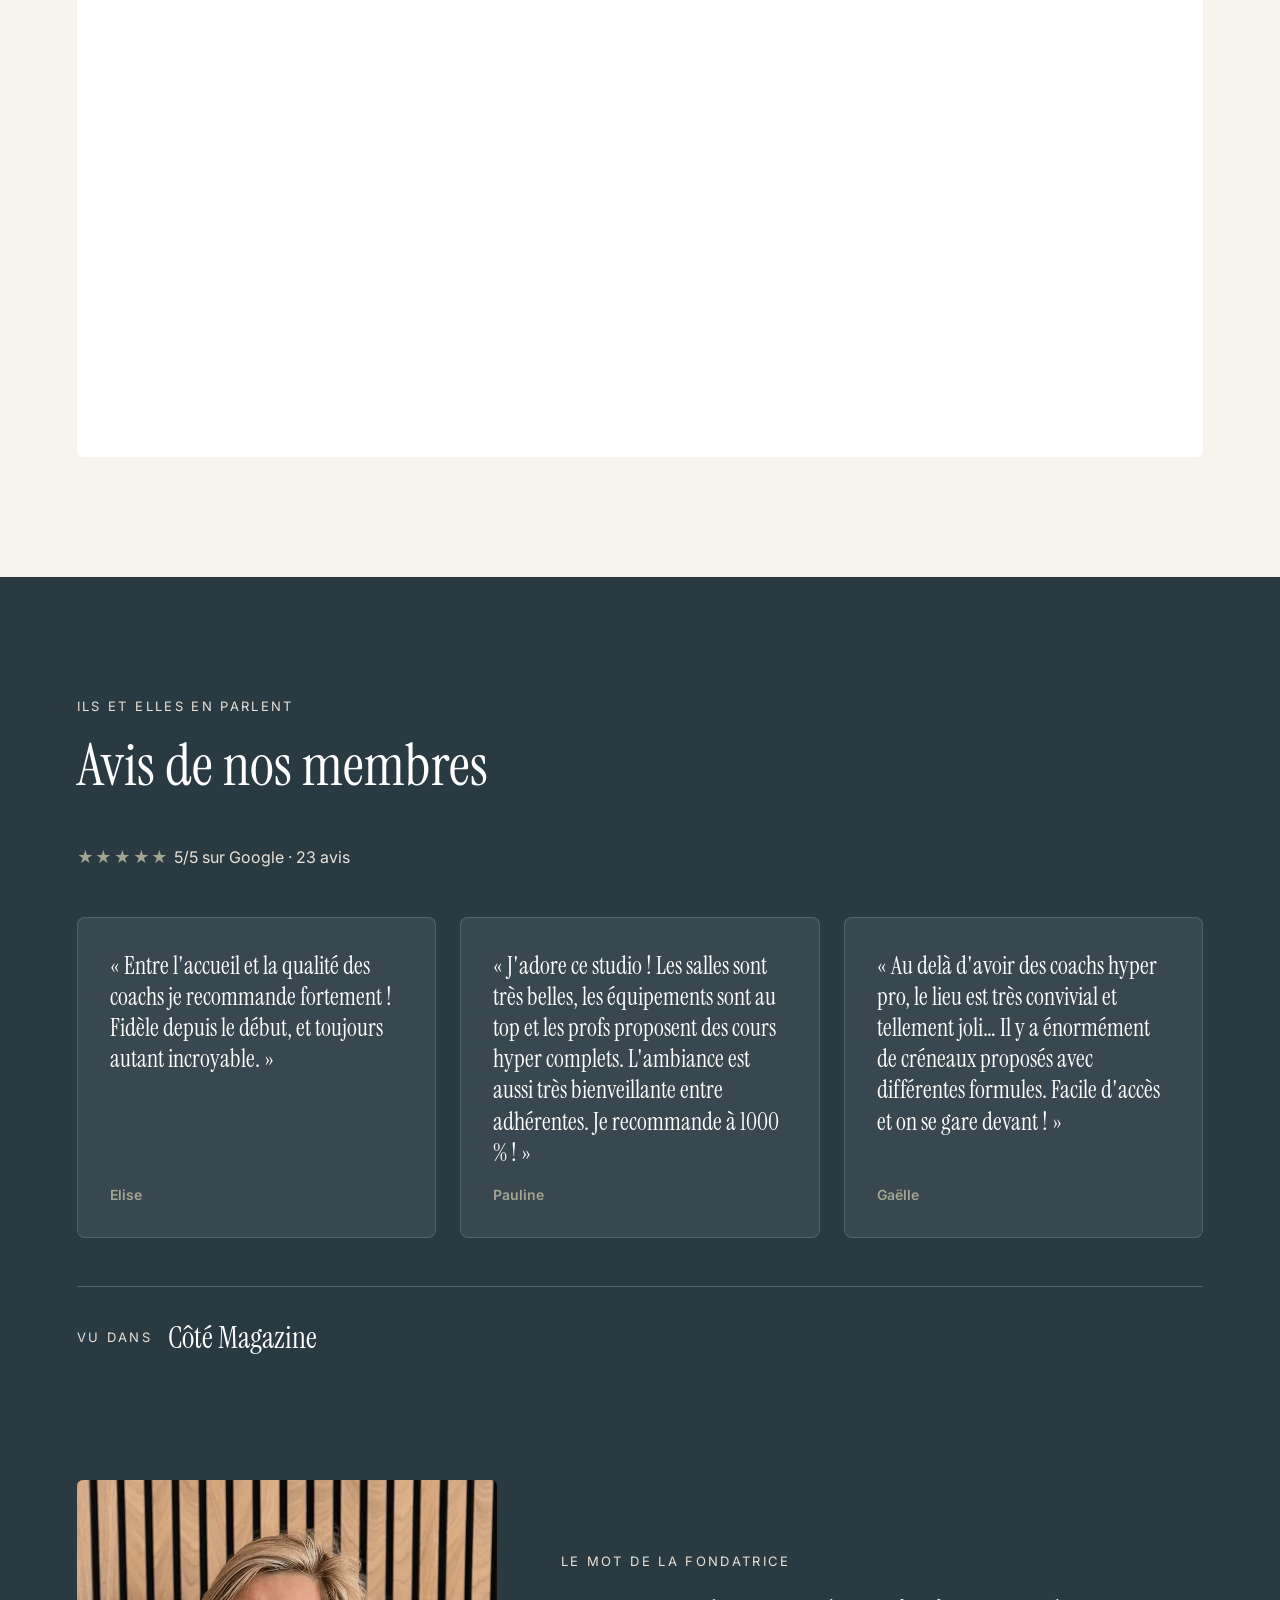
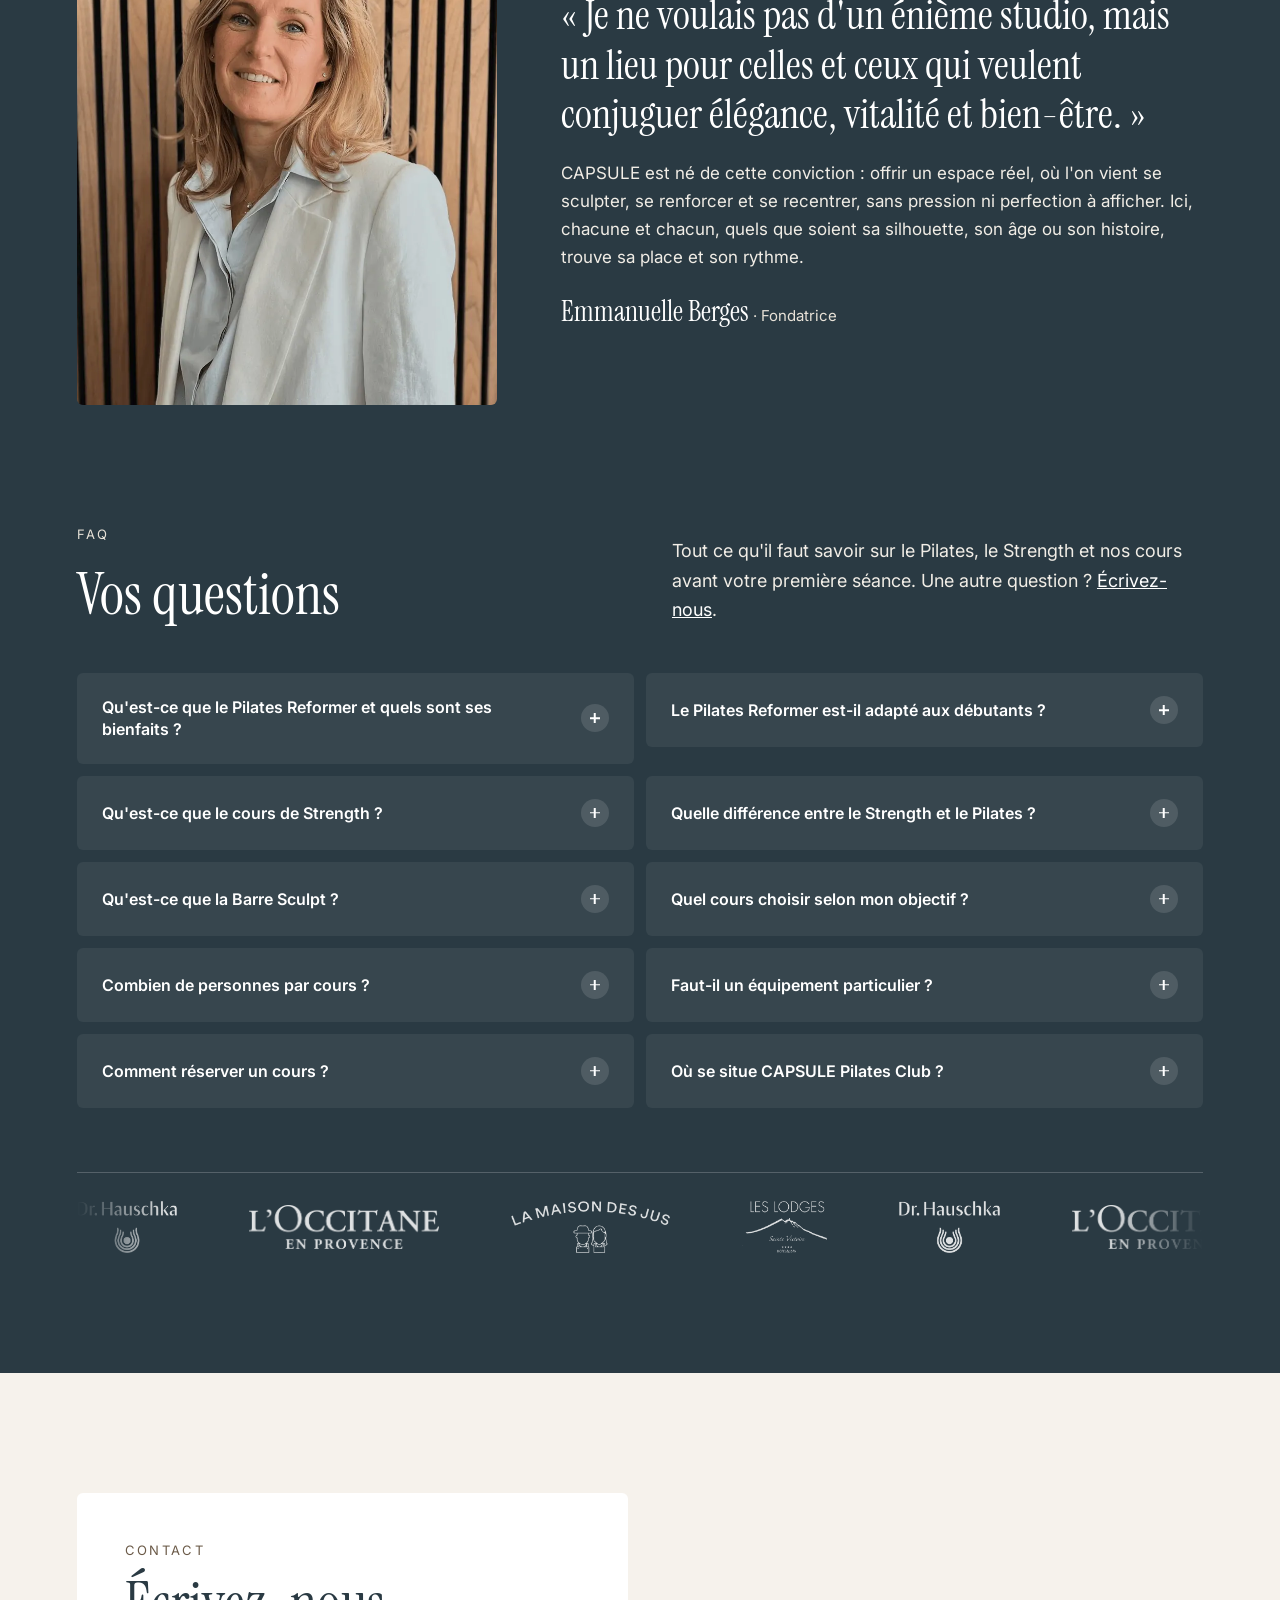
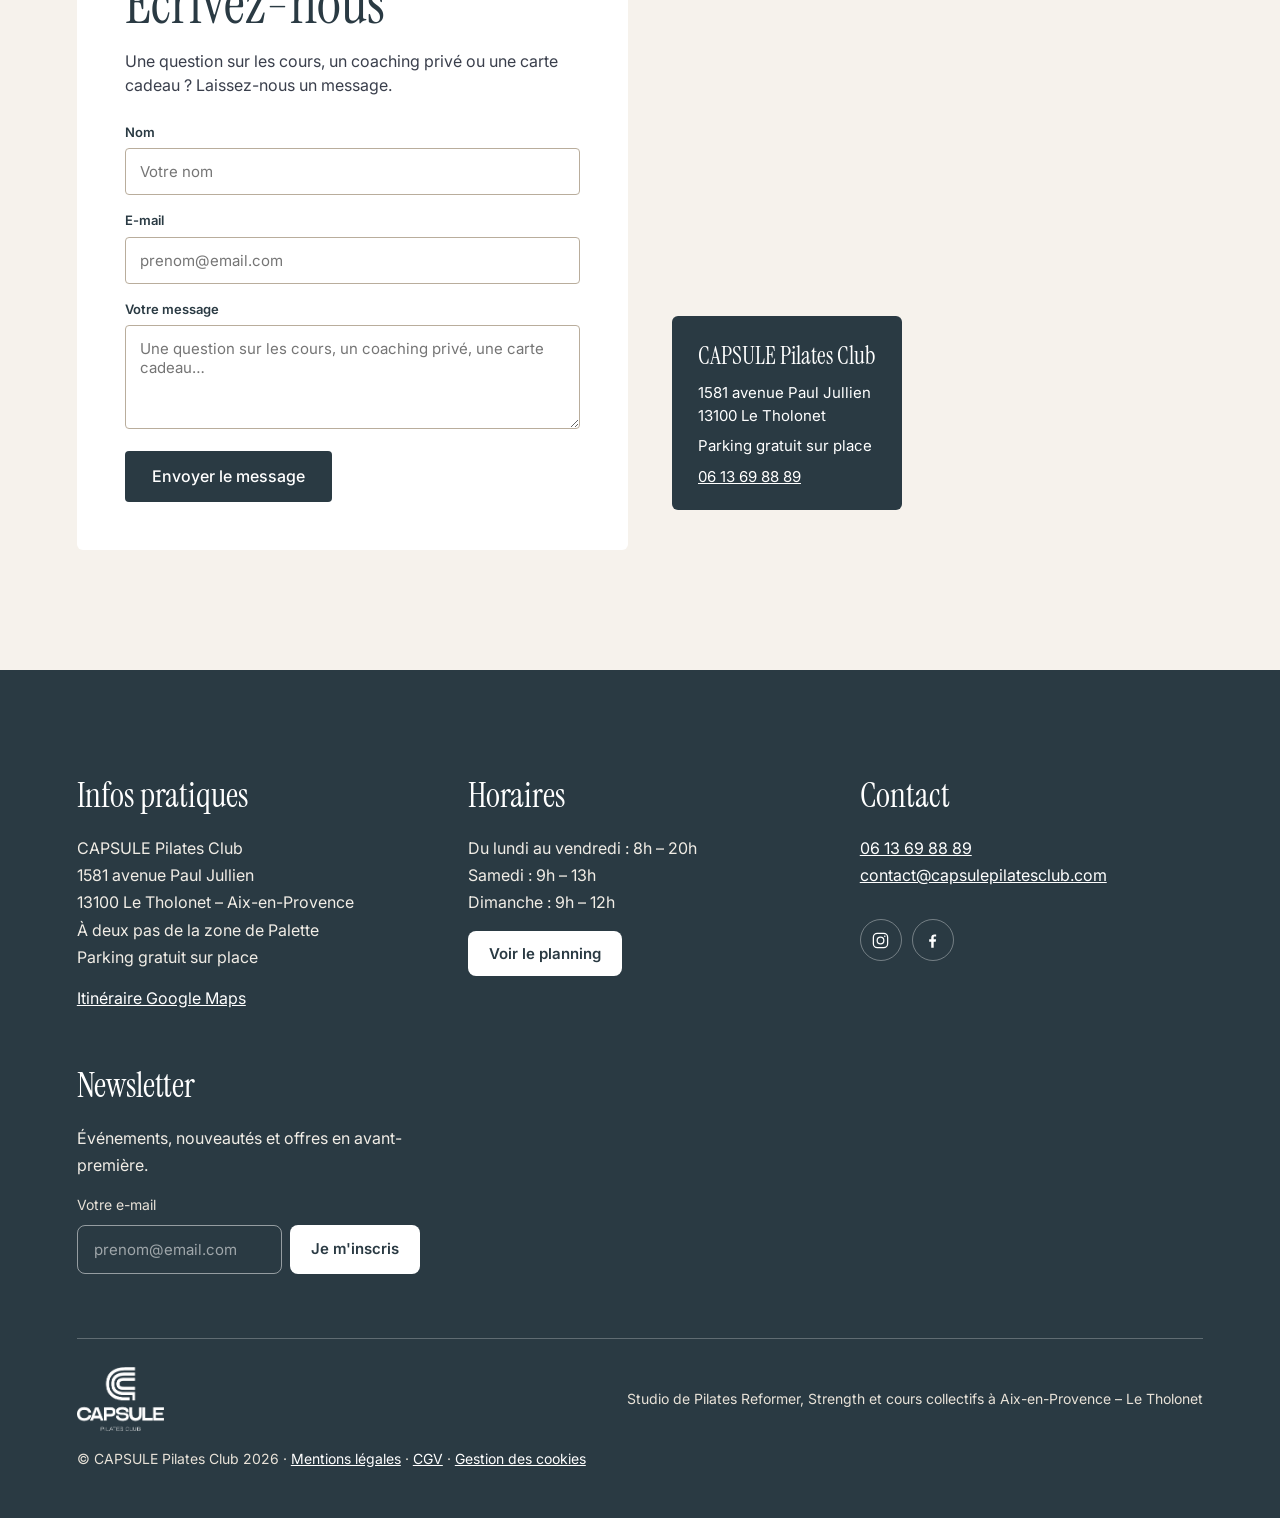
==== commit b6b28588: "Pack de Noël visible jusqu'au 24/12 après le Black Friday (data-show-from, titre et bandeau de Noël)" ====
--- a/index.html
+++ b/index.html
@@ -23,7 +23,7 @@
 <link rel="preconnect" href="https://fonts.gstatic.com" crossorigin>
 <link href="https://fonts.googleapis.com/css2?family=Instrument+Serif:ital@0;1&family=Inter:wght@400;500;600&display=swap" rel="stylesheet">
 <link rel="preload" as="image" href="assets/img/hero-studio.webp">
-<link rel="stylesheet" href="css/style.css?v=20261118a">
+<link rel="stylesheet" href="css/style.css?v=20261126b">
 <script type="application/ld+json">
 {
   "@context": "https://schema.org",
@@ -78,8 +78,9 @@
 
   <div class="hero__content">
     <div class="hero__main">
-      <!-- Black Friday : masqué automatiquement après la date de data-hide-after (js/main.js) -->
-      <a class="hero__promo" href="#black-friday" data-hide-after="2026-12-01"><b>BLACK FRIDAY</b>−50 % les 2 premiers mois</a>
+      <!-- Offres datées : masquées avant data-show-from et après data-hide-after (js/main.js) -->
+      <a class="hero__promo" href="#black-friday" data-hide-after="2026-12-01"><b>BLACK FRIDAY</b>−50 % abonnements · +30 % de cours</a>
+      <a class="hero__promo" href="#black-friday" data-show-from="2026-12-01" data-hide-after="2026-12-25"><b>PACK DE NOËL</b>143 € · jusqu’au 24 décembre</a>
       <h1 class="hero__title">Pilates Reformer<br> &amp; Musculation</h1>
       <p class="hero__subtitle">Des résultats visibles, un bien-être durable.</p>
       <ul class="hero__pills" aria-label="Nos disciplines">
@@ -127,15 +128,21 @@
 
 <main>
 
-<section id="black-friday" class="section section--black" data-hide-after="2026-12-01">
+<!-- Black Friday jusqu’au 30/11 ; le Pack de Noël reste seul jusqu’au 24/12 -->
+<section id="black-friday" class="section section--black" data-hide-after="2026-12-25">
   <div class="container stack-40">
-    <div class="stack-16">
+    <div class="stack-16" data-show-from="2026-12-01">
+      <p class="eyebrow eyebrow--sage">Jusqu’au 24 décembre</p>
+      <h2 class="h2">Offrez CAPSULE pour Noël</h2>
+      <p class="lead lead--light">Six cours, nos chaussettes et une boisson au bar : le cadeau idéal pour faire découvrir le studio.</p>
+    </div>
+    <div class="stack-16" data-hide-after="2026-12-01">
       <p class="eyebrow eyebrow--sage">Du lundi 23 au lundi 30 novembre · places limitées</p>
       <h2 class="h2">Black Friday CAPSULE</h2>
       <p class="lead lead--light">Une semaine pour vous lancer, ou pour offrir le plus beau des cadeaux.</p>
     </div>
     <div class="bf__grid">
-      <article class="offer">
+      <article class="offer" data-hide-after="2026-12-01">
         <div class="offer__media">
           <img src="assets/img/cours-reformer.webp" alt="Cours de Pilates Reformer en small group au studio CAPSULE" loading="lazy" width="1400" height="946">
           <span class="offer__badge">−50 %</span>
@@ -149,6 +156,27 @@
           <div class="offer__cta">
             <a class="btn btn--light" href="https://wa.me/33623074274?text=Bonjour%2C%20je%20souhaite%20profiter%20de%20l%27offre%20Black%20Friday%20-50%20%25%20sur%20un%20abonnement%20CAPSULE." target="_blank" rel="noopener">Je profite de l’offre</a>
             <p class="offer__small">Un message sur WhatsApp, et on s’occupe de tout.</p>
+          </div>
+        </div>
+      </article>
+      <article class="offer" data-hide-after="2026-12-01">
+        <div class="offer__media">
+          <img src="assets/img/reformer-box.webp" alt="La salle Reformer du studio CAPSULE" loading="lazy">
+          <span class="offer__badge">+30 % de cours</span>
+        </div>
+        <div class="offer__body">
+          <p class="offer__tag">Cartes de cours · 27 → 30 novembre</p>
+          <h3 class="offer__title">+30 % de cours offerts</h3>
+          <p class="offer__price">Jusqu’à 6 cours offerts</p>
+          <ul class="offer__list">
+            <li>Carte 20 cours : 26 cours pour 560 €, soit 21,54 € le cours (valable 6 mois)</li>
+            <li>Carte 10 cours : 13 cours pour 290 €, soit 22,31 € le cours (valable 4 mois)</li>
+          </ul>
+          <p class="offer__box">26 cours pour le prix de 20 · 13 cours pour le prix de 10</p>
+          <p class="offer__small">Valables sur tous les cours, pour vous ou à offrir. Jusqu’au lundi 30 novembre à minuit.</p>
+          <div class="offer__cta">
+            <a class="btn btn--light" href="https://backoffice.bsport.io/customer/payment/pass/823097/?membership=4121&amp;force=true" target="_blank" rel="noopener">Je prends la carte 26 cours</a>
+            <a class="btn btn--light" href="https://backoffice.bsport.io/customer/payment/pass/823100/?membership=4121&amp;force=true" target="_blank" rel="noopener">Je prends la carte 13 cours</a>
           </div>
         </div>
       </article>
@@ -776,7 +804,7 @@
   </div>
 </footer>
 
-<script src="js/main.js?v=20261118a" defer></script>
+<script src="js/main.js?v=20261126a" defer></script>
 <script src="js/consent.js?v=20261119a" defer></script>
 </body>
 </html>
--- a/css/style.css
+++ b/css/style.css
@@ -207,7 +207,9 @@
 .hero__facts { list-style: none; margin: 0; padding: 0; display: flex; flex-direction: column; gap: 6px; font-size: 15px; color: var(--light-2); }
 
 /* ---------- Black Friday ---------- */
-.bf__grid { display: grid; grid-template-columns: repeat(2, 1fr); gap: 24px; align-items: stretch; }
+.bf__grid { display: grid; grid-template-columns: repeat(3, 1fr); gap: 24px; align-items: stretch; }
+/* Après le Black Friday, le Pack de Noël reste seul : carte à largeur raisonnable */
+.bf__grid:has(> .offer[data-hidden]) { grid-template-columns: minmax(0, 520px); }
 .offer {
   border: 1px solid rgba(255,255,255,.35); border-radius: 12px; overflow: hidden;
   display: flex; flex-direction: column;
